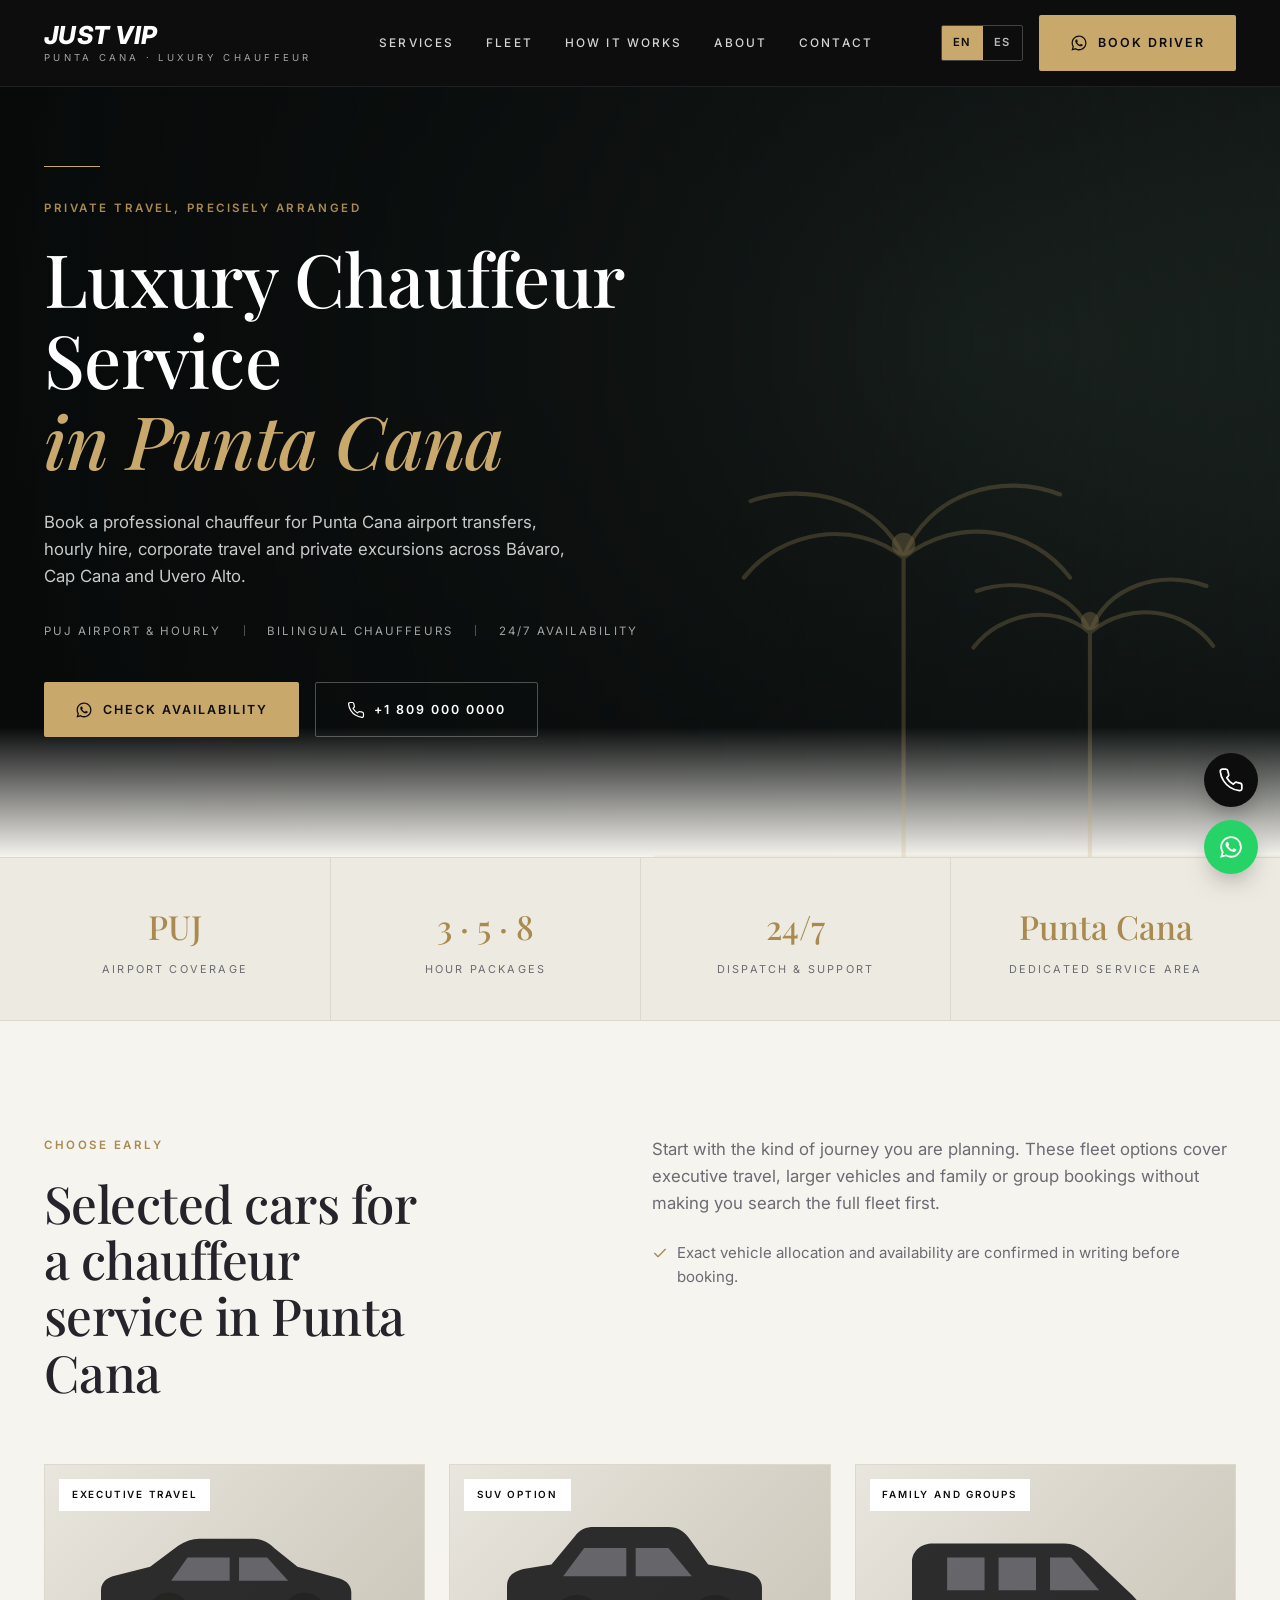
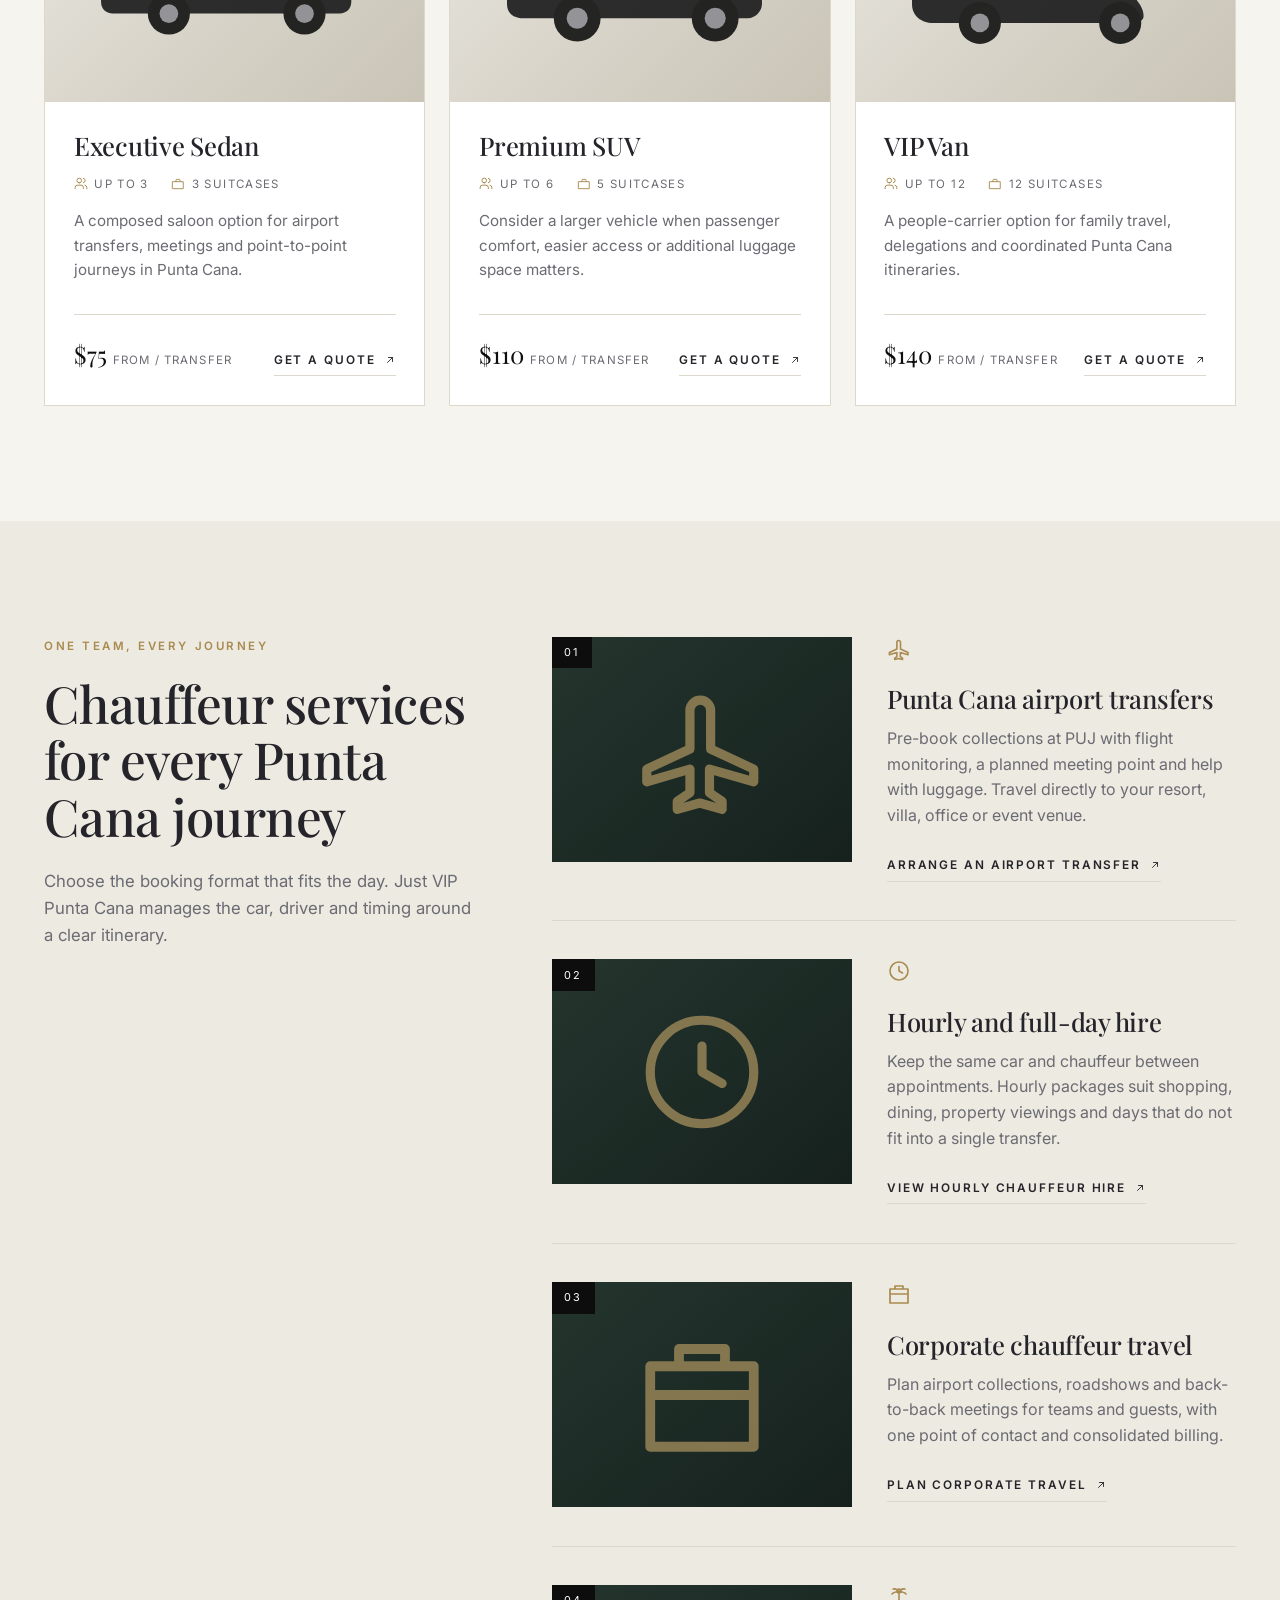
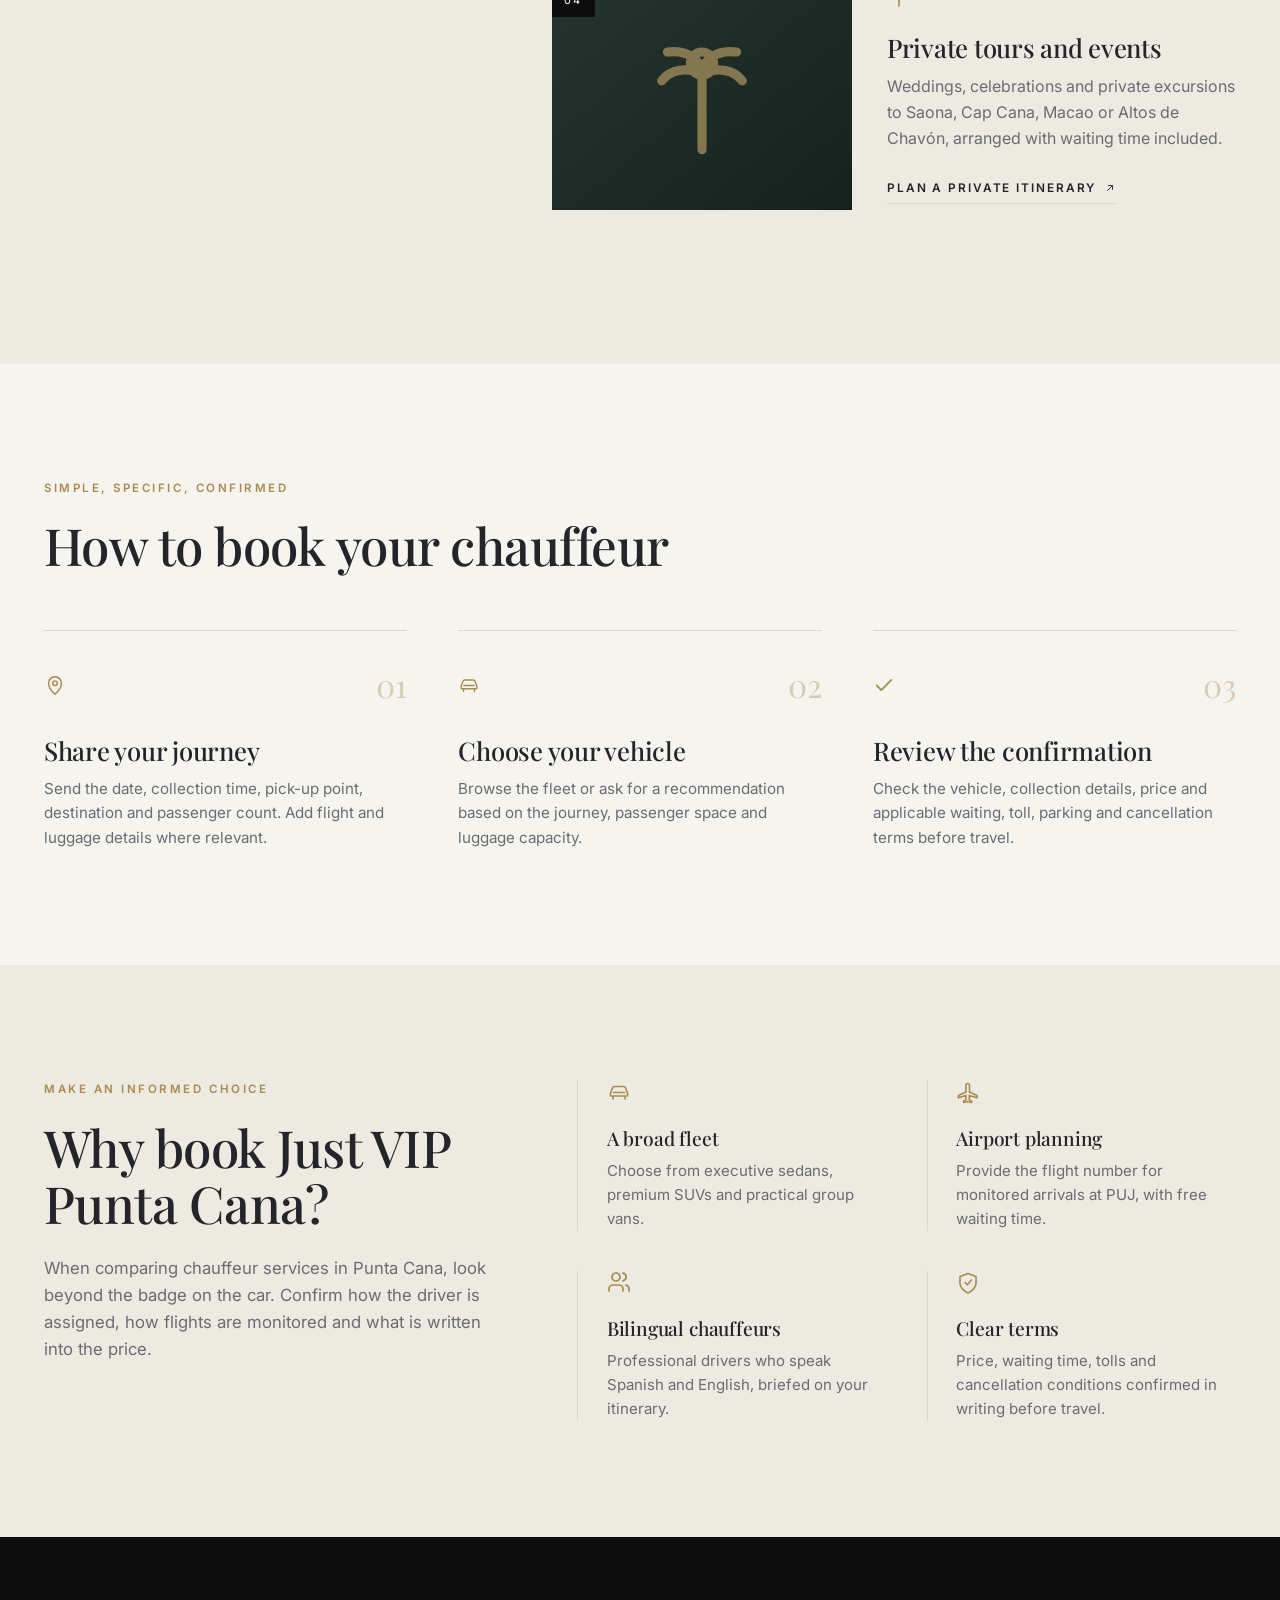
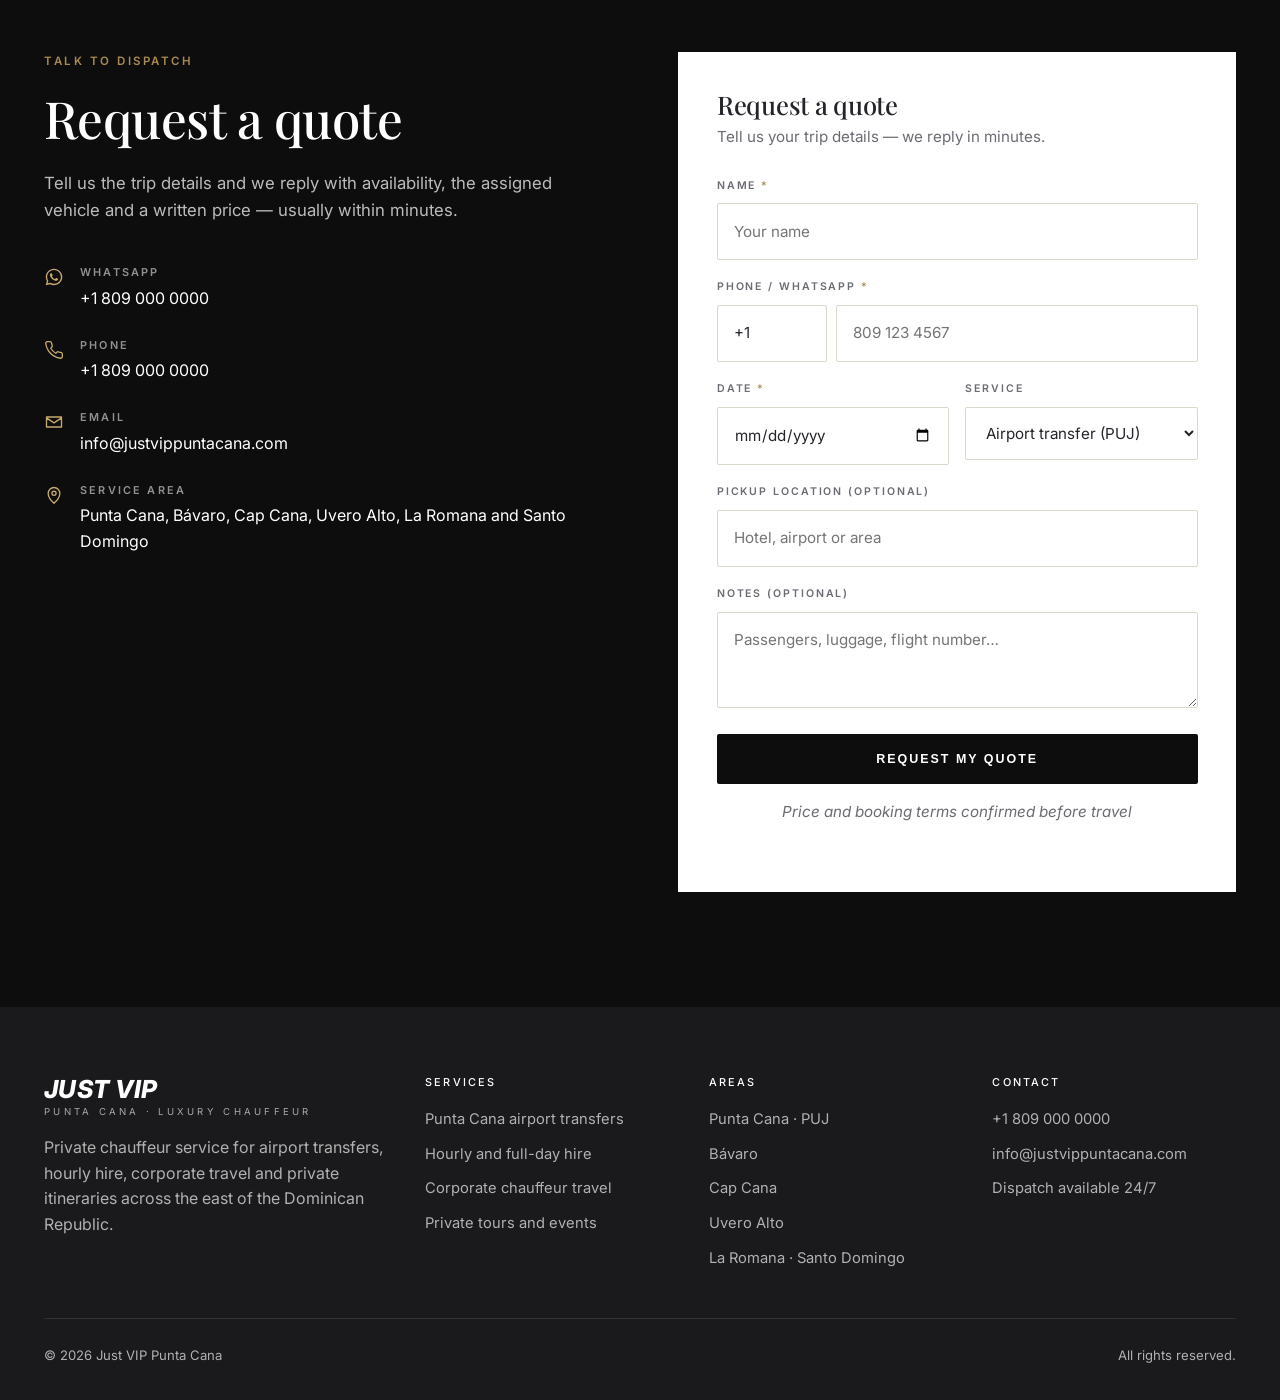
==== index.html @ 507e83d1 "Add bilingual Just VIP Punta Cana chauffeur site Static one-page site for the Punta Cana luxury chau" ====
<!DOCTYPE html>
<html lang="en">
<head>
<meta charset="utf-8">
<meta name="viewport" content="width=device-width, initial-scale=1">
<title data-i18n="meta.title">Luxury Chauffeur &amp; VIP Transfers in Punta Cana | Just VIP Punta Cana</title>
<meta name="description" data-i18n="meta.description" content="Private chauffeur service in Punta Cana. Pre-booked PUJ airport transfers, hourly hire, corporate travel and excursions across Bávaro, Cap Cana and Uvero Alto.">
<link rel="canonical" href="https://justvippuntacana.com/">
<meta property="og:title" content="Just VIP Punta Cana — Luxury Chauffeur Service">
<meta property="og:description" content="Private airport transfers, hourly hire and VIP travel across Punta Cana.">
<meta property="og:type" content="website">
<link rel="preconnect" href="https://fonts.googleapis.com">
<link rel="preconnect" href="https://fonts.gstatic.com" crossorigin>
<link href="https://fonts.googleapis.com/css2?family=Inter:wght@400;500;600;700;800&family=Playfair+Display:ital,wght@0,400;0,500;1,400;1,500&display=swap" rel="stylesheet">
<link rel="stylesheet" href="assets/css/styles.css">
<link rel="icon" href="data:image/svg+xml,<svg xmlns='http://www.w3.org/2000/svg' viewBox='0 0 100 100'><rect width='100' height='100' fill='%230d0d0e'/><text x='50' y='68' font-size='54' font-family='Georgia' font-style='italic' fill='%23c8a86b' text-anchor='middle'>V</text></svg>">
</head>
<body>

<!-- ===================== SVG sprite ===================== -->
<svg width="0" height="0" style="position:absolute" aria-hidden="true">
  <defs>
    <symbol id="i-wa" viewBox="0 0 24 24"><path fill="currentColor" d="M12.04 2C6.58 2 2.13 6.45 2.13 11.91c0 1.75.46 3.45 1.32 4.95L2 22l5.25-1.38a9.87 9.87 0 0 0 4.79 1.22h.01c5.46 0 9.91-4.45 9.91-9.91C21.96 6.45 17.5 2 12.04 2Zm0 18.15h-.01a8.2 8.2 0 0 1-4.19-1.15l-.3-.18-3.12.82.83-3.04-.2-.31a8.2 8.2 0 0 1-1.26-4.38c0-4.54 3.7-8.23 8.25-8.23 2.2 0 4.27.86 5.83 2.42a8.19 8.19 0 0 1 2.41 5.82c0 4.54-3.7 8.23-8.24 8.23Zm4.52-6.16c-.25-.13-1.47-.72-1.69-.81-.23-.08-.39-.12-.56.13-.16.24-.64.8-.79.97-.14.16-.29.18-.54.06-.25-.13-1.05-.39-2-1.23-.74-.66-1.24-1.47-1.38-1.72-.15-.25-.02-.38.11-.5.11-.11.25-.29.37-.43.13-.15.17-.25.25-.41.08-.17.04-.31-.02-.43-.06-.13-.56-1.35-.77-1.84-.2-.48-.4-.42-.55-.43h-.47c-.16 0-.43.06-.65.31-.22.25-.85.84-.85 2.04 0 1.2.87 2.36.99 2.52.12.17 1.71 2.61 4.14 3.66.58.25 1.03.4 1.38.51.58.19 1.11.16 1.53.1.47-.07 1.47-.6 1.67-1.18.21-.58.21-1.07.15-1.18-.06-.1-.23-.16-.48-.29Z"/></symbol>
    <symbol id="i-phone" viewBox="0 0 24 24"><path fill="none" stroke="currentColor" stroke-width="1.6" stroke-linecap="round" stroke-linejoin="round" d="M22 16.9v3a2 2 0 0 1-2.2 2 19.8 19.8 0 0 1-8.6-3.1 19.5 19.5 0 0 1-6-6A19.8 19.8 0 0 1 2.1 4.2 2 2 0 0 1 4.1 2h3a2 2 0 0 1 2 1.7c.1 1 .4 1.9.7 2.8a2 2 0 0 1-.5 2.1L8.1 9.9a16 16 0 0 0 6 6l1.3-1.3a2 2 0 0 1 2.1-.4c.9.3 1.8.6 2.8.7a2 2 0 0 1 1.7 2Z"/></symbol>
    <symbol id="i-check" viewBox="0 0 24 24"><path fill="none" stroke="currentColor" stroke-width="2" stroke-linecap="round" stroke-linejoin="round" d="m4 12.5 5 5L20 6.5"/></symbol>
    <symbol id="i-users" viewBox="0 0 24 24"><path fill="none" stroke="currentColor" stroke-width="1.7" stroke-linecap="round" stroke-linejoin="round" d="M16 20v-2a4 4 0 0 0-4-4H6a4 4 0 0 0-4 4v2M9 10a4 4 0 1 0 0-8 4 4 0 0 0 0 8Zm13 10v-2a4 4 0 0 0-3-3.9M16 2.1a4 4 0 0 1 0 7.8"/></symbol>
    <symbol id="i-bag" viewBox="0 0 24 24"><path fill="none" stroke="currentColor" stroke-width="1.7" stroke-linecap="round" stroke-linejoin="round" d="M3 7h18v14H3zM8 7V4h8v3M3 12h18"/></symbol>
    <symbol id="i-plane" viewBox="0 0 24 24"><path fill="none" stroke="currentColor" stroke-width="1.6" stroke-linecap="round" stroke-linejoin="round" d="M21 15.5 13.5 12V5.3a1.8 1.8 0 0 0-3.6 0V12L2.4 15.5v2.2l7.5-2.2v4.1l-2.2 1.5v1.4l3.9-1.1 3.9 1.1v-1.4l-2.2-1.5v-4.1l7.7 2.2z"/></symbol>
    <symbol id="i-clock" viewBox="0 0 24 24"><path fill="none" stroke="currentColor" stroke-width="1.6" stroke-linecap="round" stroke-linejoin="round" d="M12 21a9 9 0 1 0 0-18 9 9 0 0 0 0 18Zm0-13.5V12l3.5 2"/></symbol>
    <symbol id="i-case" viewBox="0 0 24 24"><path fill="none" stroke="currentColor" stroke-width="1.6" stroke-linecap="round" stroke-linejoin="round" d="M3 8h18v12H3zM8.5 8V5.5A1.5 1.5 0 0 1 10 4h4a1.5 1.5 0 0 1 1.5 1.5V8"/></symbol>
    <symbol id="i-palm" viewBox="0 0 24 24"><path fill="none" stroke="currentColor" stroke-width="1.6" stroke-linecap="round" stroke-linejoin="round" d="M12 8v13M12 8c0-2.5 2.5-4.5 6-4M12 8c0-2.5-2.5-4.5-6-4M12 8c2.5-1.5 5.5-1 7 1M12 8c-2.5-1.5-5.5-1-7 1M12 8a2 2 0 1 0 0-4 2 2 0 0 0 0 4Z"/></symbol>
    <symbol id="i-pin" viewBox="0 0 24 24"><path fill="none" stroke="currentColor" stroke-width="1.6" stroke-linecap="round" stroke-linejoin="round" d="M12 22s7-6 7-12a7 7 0 1 0-14 0c0 6 7 12 7 12Zm0-9.5a2.5 2.5 0 1 0 0-5 2.5 2.5 0 0 0 0 5Z"/></symbol>
    <symbol id="i-car" viewBox="0 0 24 24"><path fill="none" stroke="currentColor" stroke-width="1.6" stroke-linecap="round" stroke-linejoin="round" d="M5 16h14M3.5 16v-3.2l2-5A2 2 0 0 1 7.4 6.5h9.2a2 2 0 0 1 1.9 1.3l2 5V16M6 19v-3m12 3v-3M6.5 12.5h11"/></symbol>
    <symbol id="i-shield" viewBox="0 0 24 24"><path fill="none" stroke="currentColor" stroke-width="1.6" stroke-linecap="round" stroke-linejoin="round" d="M12 22s8-3.5 8-10V5.5L12 2.5 4 5.5V12c0 6.5 8 10 8 10Zm-3-10.5 2.2 2.2L15.5 9"/></symbol>
    <symbol id="i-mail" viewBox="0 0 24 24"><path fill="none" stroke="currentColor" stroke-width="1.6" stroke-linecap="round" stroke-linejoin="round" d="M3 6h18v12H3zM3 7l9 6 9-6"/></symbol>
    <symbol id="i-arrow" viewBox="0 0 24 24"><path fill="none" stroke="currentColor" stroke-width="1.8" stroke-linecap="round" stroke-linejoin="round" d="M7 17 17 7M9 7h8v8"/></symbol>
    <symbol id="i-sedan" viewBox="0 0 120 54"><path fill="#1a1a1c" d="M8 40c-3 0-5-2-5-5v-5c0-3 2-5 5-6l16-4 12-9c3-2 6-3 9-3h22c4 0 7 1 10 4l10 8 18 5c3 1 5 3 5 6v4c0 3-2 5-5 5H8Z"/><path fill="#5a5a60" d="M40 16h18v10H33l7-10Zm22 0h12l9 10H62V16Z"/><circle cx="32" cy="40" r="9" fill="#111"/><circle cx="32" cy="40" r="4" fill="#8d8d93"/><circle cx="90" cy="40" r="9" fill="#111"/><circle cx="90" cy="40" r="4" fill="#8d8d93"/></symbol>
    <symbol id="i-suv" viewBox="0 0 120 54"><path fill="#1a1a1c" d="M10 42c-4 0-7-2-7-6v-8c0-4 3-6 7-7l12-2 10-12c2-3 5-4 8-4h32c4 0 7 2 9 5l8 11 16 3c4 1 7 3 7 7v7c0 3-3 6-6 6H10Z"/><path fill="#5a5a60" d="M36 12h18v12H27l9-12Zm22 0h14l10 12H58V12Z"/><circle cx="33" cy="42" r="10" fill="#111"/><circle cx="33" cy="42" r="4.5" fill="#8d8d93"/><circle cx="92" cy="42" r="10" fill="#111"/><circle cx="92" cy="42" r="4.5" fill="#8d8d93"/></symbol>
    <symbol id="i-van" viewBox="0 0 120 54"><path fill="#1a1a1c" d="M12 44c-5 0-9-3-9-8V18c0-5 4-8 9-8h56c4 0 8 2 11 5l18 17c3 3 5 6 5 9 0 2-2 3-5 3H12Z"/><path fill="#5a5a60" d="M18 16h16v14H18V16Zm22 0h16v14H40V16Zm22 0h9l12 14H62V16Z"/><circle cx="32" cy="44" r="9" fill="#111"/><circle cx="32" cy="44" r="4" fill="#8d8d93"/><circle cx="92" cy="44" r="9" fill="#111"/><circle cx="92" cy="44" r="4" fill="#8d8d93"/></symbol>
    <symbol id="i-palms-art" viewBox="0 0 400 300">
      <g fill="none" stroke="rgba(200,168,107,.45)" stroke-width="2.5" stroke-linecap="round">
        <path d="M150 300V120M150 120c-14-34-58-46-92-34M150 120c-30-24-74-16-96 12M150 120c14-38 58-52 94-38M150 120c32-26 78-18 100 12"/>
        <path d="M262 300V165M262 165c-10-25-42-34-68-25M262 165c10-28 42-38 70-28M262 165c-22-18-54-12-70 9M262 165c24-20 58-14 74 8"/>
      </g>
      <circle cx="150" cy="112" r="7" fill="rgba(200,168,107,.5)"/>
      <circle cx="262" cy="158" r="5.5" fill="rgba(200,168,107,.5)"/>
      <path d="M0 300h400" stroke="rgba(200,168,107,.25)" stroke-width="2"/>
    </symbol>
  </defs>
</svg>

<!-- ===================== HEADER ===================== -->
<header class="site-header">
  <div class="wrap">
    <a class="brand" href="#top">
      <strong>JUST VIP</strong>
      <span data-i18n="brand.tagline">Punta Cana · Luxury Chauffeur</span>
    </a>

    <nav class="nav" id="nav">
      <a href="#services" data-i18n="nav.services">Services</a>
      <a href="#fleet" data-i18n="nav.fleet">Fleet</a>
      <a href="#how" data-i18n="nav.how">How it works</a>
      <a href="#why" data-i18n="nav.why">About</a>
      <a href="#contact" data-i18n="nav.contact">Contact</a>
    </nav>

    <div class="header-actions">
      <div class="lang-switch" role="group" aria-label="Language / Idioma">
        <button type="button" data-lang="en" aria-pressed="true">EN</button>
        <button type="button" data-lang="es" aria-pressed="false">ES</button>
      </div>
      <a class="btn btn--gold" data-wa href="#contact">
        <svg aria-hidden="true"><use href="#i-wa"></use></svg>
        <span data-i18n="cta.book">Book driver</span>
      </a>
      <button class="nav-toggle" type="button" aria-label="Menu" aria-expanded="false">
        <span></span><span></span><span></span>
      </button>
    </div>
  </div>
</header>

<main id="top">

  <!-- ===================== HERO ===================== -->
  <section class="hero">
    <svg class="hero-art" viewBox="0 0 400 300" aria-hidden="true"><use href="#i-palms-art"></use></svg>
    <div class="wrap">
      <div class="hero-inner">
        <div class="rule"></div>
        <p class="eyebrow" data-i18n="hero.eyebrow">Private travel, precisely arranged</p>
        <h1>
          <span data-i18n="hero.title1">Luxury Chauffeur Service</span>
          <span class="italic-gold" data-i18n="hero.title2">in Punta Cana</span>
        </h1>
        <p class="lede" data-i18n="hero.lede">Book a professional chauffeur for Punta Cana airport transfers, hourly hire, corporate travel and private excursions across Bávaro, Cap Cana and Uvero Alto.</p>
        <div class="hero-meta">
          <span data-i18n="hero.meta1">PUJ Airport &amp; Hourly</span>
          <span data-i18n="hero.meta2">Bilingual Chauffeurs</span>
          <span data-i18n="hero.meta3">24/7 Availability</span>
        </div>
        <div class="hero-cta">
          <a class="btn btn--gold" data-wa href="#contact">
            <svg aria-hidden="true"><use href="#i-wa"></use></svg>
            <span data-i18n="cta.check">Check availability</span>
          </a>
          <a class="btn btn--ghost" data-tel href="#contact">
            <svg aria-hidden="true"><use href="#i-phone"></use></svg>
            <span data-phone>+1 809 000 0000</span>
          </a>
        </div>
      </div>
    </div>
  </section>

  <!-- ===================== STATS ===================== -->
  <section class="stats">
    <div class="wrap">
      <div class="stat"><b>PUJ</b><span data-i18n="stats.1">Airport coverage</span></div>
      <div class="stat"><b>3 · 5 · 8</b><span data-i18n="stats.2">Hour packages</span></div>
      <div class="stat"><b>24/7</b><span data-i18n="stats.3">Dispatch &amp; support</span></div>
      <div class="stat"><b data-i18n="stats.4v">Punta Cana</b><span data-i18n="stats.4">Dedicated service area</span></div>
    </div>
  </section>

  <!-- ===================== FLEET ===================== -->
  <section class="section" id="fleet">
    <div class="wrap">
      <div class="section-head reveal">
        <div>
          <p class="eyebrow" data-i18n="fleet.eyebrow">Choose early</p>
          <h2 data-i18n="fleet.title">Selected cars for a chauffeur service in Punta Cana</h2>
        </div>
        <div>
          <p class="lede" data-i18n="fleet.lede">Start with the kind of journey you are planning. These fleet options cover executive travel, larger vehicles and family or group bookings without making you search the full fleet first.</p>
          <p class="note">
            <svg aria-hidden="true"><use href="#i-check"></use></svg>
            <span data-i18n="fleet.note">Exact vehicle allocation and availability are confirmed in writing before booking.</span>
          </p>
        </div>
      </div>

      <div class="fleet-grid">
        <article class="card reveal">
          <div class="card-media">
            <span class="badge" data-i18n="fleet.c1.badge">Executive travel</span>
            <svg class="veh" viewBox="0 0 120 54" aria-hidden="true"><use href="#i-sedan"></use></svg>
          </div>
          <div class="card-body">
            <h3 data-i18n="fleet.c1.name">Executive Sedan</h3>
            <div class="specs">
              <span><svg aria-hidden="true"><use href="#i-users"></use></svg><span data-i18n="fleet.c1.pax">Up to 3</span></span>
              <span><svg aria-hidden="true"><use href="#i-case"></use></svg><span data-i18n="fleet.c1.bags">3 suitcases</span></span>
            </div>
            <p data-i18n="fleet.c1.text">A composed saloon option for airport transfers, meetings and point-to-point journeys in Punta Cana.</p>
            <div class="card-foot">
              <span class="price">$75 <small data-i18n="fleet.from">from / transfer</small></span>
              <a class="link-arrow" data-wa href="#contact"><span data-i18n="cta.quote">Get a quote</span><svg aria-hidden="true" width="12" height="12"><use href="#i-arrow"></use></svg></a>
            </div>
          </div>
        </article>

        <article class="card reveal">
          <div class="card-media">
            <span class="badge" data-i18n="fleet.c2.badge">SUV option</span>
            <svg class="veh" viewBox="0 0 120 54" aria-hidden="true"><use href="#i-suv"></use></svg>
          </div>
          <div class="card-body">
            <h3 data-i18n="fleet.c2.name">Premium SUV</h3>
            <div class="specs">
              <span><svg aria-hidden="true"><use href="#i-users"></use></svg><span data-i18n="fleet.c2.pax">Up to 6</span></span>
              <span><svg aria-hidden="true"><use href="#i-case"></use></svg><span data-i18n="fleet.c2.bags">5 suitcases</span></span>
            </div>
            <p data-i18n="fleet.c2.text">Consider a larger vehicle when passenger comfort, easier access or additional luggage space matters.</p>
            <div class="card-foot">
              <span class="price">$110 <small data-i18n="fleet.from">from / transfer</small></span>
              <a class="link-arrow" data-wa href="#contact"><span data-i18n="cta.quote">Get a quote</span><svg aria-hidden="true" width="12" height="12"><use href="#i-arrow"></use></svg></a>
            </div>
          </div>
        </article>

        <article class="card reveal">
          <div class="card-media">
            <span class="badge" data-i18n="fleet.c3.badge">Family and groups</span>
            <svg class="veh" viewBox="0 0 120 54" aria-hidden="true"><use href="#i-van"></use></svg>
          </div>
          <div class="card-body">
            <h3 data-i18n="fleet.c3.name">VIP Van</h3>
            <div class="specs">
              <span><svg aria-hidden="true"><use href="#i-users"></use></svg><span data-i18n="fleet.c3.pax">Up to 12</span></span>
              <span><svg aria-hidden="true"><use href="#i-case"></use></svg><span data-i18n="fleet.c3.bags">12 suitcases</span></span>
            </div>
            <p data-i18n="fleet.c3.text">A people-carrier option for family travel, delegations and coordinated Punta Cana itineraries.</p>
            <div class="card-foot">
              <span class="price">$140 <small data-i18n="fleet.from">from / transfer</small></span>
              <a class="link-arrow" data-wa href="#contact"><span data-i18n="cta.quote">Get a quote</span><svg aria-hidden="true" width="12" height="12"><use href="#i-arrow"></use></svg></a>
            </div>
          </div>
        </article>
      </div>
    </div>
  </section>

  <!-- ===================== SERVICES ===================== -->
  <section class="section section--tint" id="services">
    <div class="wrap services-layout">
      <div class="reveal">
        <p class="eyebrow" data-i18n="services.eyebrow">One team, every journey</p>
        <h2 data-i18n="services.title">Chauffeur services for every Punta Cana journey</h2>
        <p class="lede" style="margin-top:1.5rem" data-i18n="services.lede">Choose the booking format that fits the day. Just VIP Punta Cana manages the car, driver and timing around a clear itinerary.</p>
      </div>

      <div>
        <article class="service reveal">
          <div class="service-media">
            <span class="num">01</span>
            <svg aria-hidden="true"><use href="#i-plane"></use></svg>
          </div>
          <div>
            <svg class="service-icon" aria-hidden="true"><use href="#i-plane"></use></svg>
            <h3 data-i18n="services.s1.title">Punta Cana airport transfers</h3>
            <p data-i18n="services.s1.text">Pre-book collections at PUJ with flight monitoring, a planned meeting point and help with luggage. Travel directly to your resort, villa, office or event venue.</p>
            <a class="link-arrow" data-wa href="#contact"><span data-i18n="services.s1.cta">Arrange an airport transfer</span><svg aria-hidden="true" width="12" height="12"><use href="#i-arrow"></use></svg></a>
          </div>
        </article>

        <article class="service reveal">
          <div class="service-media">
            <span class="num">02</span>
            <svg aria-hidden="true"><use href="#i-clock"></use></svg>
          </div>
          <div>
            <svg class="service-icon" aria-hidden="true"><use href="#i-clock"></use></svg>
            <h3 data-i18n="services.s2.title">Hourly and full-day hire</h3>
            <p data-i18n="services.s2.text">Keep the same car and chauffeur between appointments. Hourly packages suit shopping, dining, property viewings and days that do not fit into a single transfer.</p>
            <a class="link-arrow" data-wa href="#contact"><span data-i18n="services.s2.cta">View hourly chauffeur hire</span><svg aria-hidden="true" width="12" height="12"><use href="#i-arrow"></use></svg></a>
          </div>
        </article>

        <article class="service reveal">
          <div class="service-media">
            <span class="num">03</span>
            <svg aria-hidden="true"><use href="#i-bag"></use></svg>
          </div>
          <div>
            <svg class="service-icon" aria-hidden="true"><use href="#i-bag"></use></svg>
            <h3 data-i18n="services.s3.title">Corporate chauffeur travel</h3>
            <p data-i18n="services.s3.text">Plan airport collections, roadshows and back-to-back meetings for teams and guests, with one point of contact and consolidated billing.</p>
            <a class="link-arrow" data-wa href="#contact"><span data-i18n="services.s3.cta">Plan corporate travel</span><svg aria-hidden="true" width="12" height="12"><use href="#i-arrow"></use></svg></a>
          </div>
        </article>

        <article class="service reveal">
          <div class="service-media">
            <span class="num">04</span>
            <svg aria-hidden="true"><use href="#i-palm"></use></svg>
          </div>
          <div>
            <svg class="service-icon" aria-hidden="true"><use href="#i-palm"></use></svg>
            <h3 data-i18n="services.s4.title">Private tours and events</h3>
            <p data-i18n="services.s4.text">Weddings, celebrations and private excursions to Saona, Cap Cana, Macao or Altos de Chavón, arranged with waiting time included.</p>
            <a class="link-arrow" data-wa href="#contact"><span data-i18n="services.s4.cta">Plan a private itinerary</span><svg aria-hidden="true" width="12" height="12"><use href="#i-arrow"></use></svg></a>
          </div>
        </article>
      </div>
    </div>
  </section>

  <!-- ===================== HOW ===================== -->
  <section class="section" id="how">
    <div class="wrap">
      <div class="reveal" style="margin-bottom:3.5rem">
        <p class="eyebrow" data-i18n="how.eyebrow">Simple, specific, confirmed</p>
        <h2 data-i18n="how.title">How to book your chauffeur</h2>
      </div>

      <div class="steps">
        <div class="step reveal">
          <div class="step-top"><svg aria-hidden="true"><use href="#i-pin"></use></svg><b>01</b></div>
          <h3 data-i18n="how.s1.title">Share your journey</h3>
          <p data-i18n="how.s1.text">Send the date, collection time, pick-up point, destination and passenger count. Add flight and luggage details where relevant.</p>
        </div>
        <div class="step reveal">
          <div class="step-top"><svg aria-hidden="true"><use href="#i-car"></use></svg><b>02</b></div>
          <h3 data-i18n="how.s2.title">Choose your vehicle</h3>
          <p data-i18n="how.s2.text">Browse the fleet or ask for a recommendation based on the journey, passenger space and luggage capacity.</p>
        </div>
        <div class="step reveal">
          <div class="step-top"><svg aria-hidden="true"><use href="#i-check"></use></svg><b>03</b></div>
          <h3 data-i18n="how.s3.title">Review the confirmation</h3>
          <p data-i18n="how.s3.text">Check the vehicle, collection details, price and applicable waiting, toll, parking and cancellation terms before travel.</p>
        </div>
      </div>
    </div>
  </section>

  <!-- ===================== WHY ===================== -->
  <section class="section section--tint" id="why">
    <div class="wrap why">
      <div class="reveal">
        <p class="eyebrow" data-i18n="why.eyebrow">Make an informed choice</p>
        <h2 data-i18n="why.title">Why book Just VIP Punta Cana?</h2>
        <p class="lede" style="margin-top:1.5rem" data-i18n="why.lede">When comparing chauffeur services in Punta Cana, look beyond the badge on the car. Confirm how the driver is assigned, how flights are monitored and what is written into the price.</p>
      </div>

      <div class="why-grid">
        <div class="why-item reveal">
          <svg aria-hidden="true"><use href="#i-car"></use></svg>
          <h3 data-i18n="why.i1.title">A broad fleet</h3>
          <p data-i18n="why.i1.text">Choose from executive sedans, premium SUVs and practical group vans.</p>
        </div>
        <div class="why-item reveal">
          <svg aria-hidden="true"><use href="#i-plane"></use></svg>
          <h3 data-i18n="why.i2.title">Airport planning</h3>
          <p data-i18n="why.i2.text">Provide the flight number for monitored arrivals at PUJ, with free waiting time.</p>
        </div>
        <div class="why-item reveal">
          <svg aria-hidden="true"><use href="#i-users"></use></svg>
          <h3 data-i18n="why.i3.title">Bilingual chauffeurs</h3>
          <p data-i18n="why.i3.text">Professional drivers who speak Spanish and English, briefed on your itinerary.</p>
        </div>
        <div class="why-item reveal">
          <svg aria-hidden="true"><use href="#i-shield"></use></svg>
          <h3 data-i18n="why.i4.title">Clear terms</h3>
          <p data-i18n="why.i4.text">Price, waiting time, tolls and cancellation conditions confirmed in writing before travel.</p>
        </div>
      </div>
    </div>
  </section>

  <!-- ===================== CONTACT / QUOTE ===================== -->
  <section class="section quote-section" id="contact">
    <div class="wrap quote-layout">
      <div class="reveal">
        <p class="eyebrow" data-i18n="contact.eyebrow">Talk to dispatch</p>
        <h2 data-i18n="contact.title">Request a quote</h2>
        <p class="lede" style="margin-top:1.5rem" data-i18n="contact.lede">Tell us the trip details and we reply with availability, the assigned vehicle and a written price — usually within minutes.</p>

        <ul class="contact-list">
          <li>
            <svg aria-hidden="true"><use href="#i-wa"></use></svg>
            <div><b data-i18n="contact.wa">WhatsApp</b><a data-wa href="#" data-phone>+1 809 000 0000</a></div>
          </li>
          <li>
            <svg aria-hidden="true"><use href="#i-phone"></use></svg>
            <div><b data-i18n="contact.phone">Phone</b><a data-tel href="#" data-phone>+1 809 000 0000</a></div>
          </li>
          <li>
            <svg aria-hidden="true"><use href="#i-mail"></use></svg>
            <div><b data-i18n="contact.email">Email</b><a href="mailto:info@justvippuntacana.com">info@justvippuntacana.com</a></div>
          </li>
          <li>
            <svg aria-hidden="true"><use href="#i-pin"></use></svg>
            <div><b data-i18n="contact.area">Service area</b><span data-i18n="contact.areaText">Punta Cana, Bávaro, Cap Cana, Uvero Alto, La Romana and Santo Domingo</span></div>
          </li>
        </ul>
      </div>

      <form class="form-card reveal" id="quote-form" novalidate>
        <h3 data-i18n="form.title">Request a quote</h3>
        <p data-i18n="form.sub">Tell us your trip details — we reply in minutes.</p>

        <div class="field">
          <label for="f-name"><span data-i18n="form.name">Name</span> <span class="req">*</span></label>
          <input id="f-name" name="name" type="text" required data-i18n-placeholder="form.namePh" placeholder="Your name">
        </div>

        <div class="field">
          <label for="f-phone"><span data-i18n="form.phone">Phone / WhatsApp</span> <span class="req">*</span></label>
          <div class="phone-row">
            <input id="f-code" name="code" type="text" value="+1" aria-label="Country code">
            <input id="f-phone" name="phone" type="tel" required placeholder="809 123 4567">
          </div>
        </div>

        <div class="field field-row">
          <div>
            <label for="f-date"><span data-i18n="form.date">Date</span> <span class="req">*</span></label>
            <input id="f-date" name="date" type="date" required>
          </div>
          <div>
            <label for="f-package" data-i18n="form.package">Service</label>
            <select id="f-package" name="package">
              <option data-i18n="form.pkg1">Airport transfer (PUJ)</option>
              <option data-i18n="form.pkg2">Hourly hire (3 / 5 / 8 h)</option>
              <option data-i18n="form.pkg3">Corporate travel</option>
              <option data-i18n="form.pkg4">Private tour or event</option>
            </select>
          </div>
        </div>

        <div class="field">
          <label for="f-pickup"><span data-i18n="form.pickup">Pickup location</span> <span data-i18n="form.optional">(optional)</span></label>
          <input id="f-pickup" name="pickup" type="text" data-i18n-placeholder="form.pickupPh" placeholder="Hotel, airport or area">
        </div>

        <div class="field">
          <label for="f-notes"><span data-i18n="form.notes">Notes</span> <span data-i18n="form.optional">(optional)</span></label>
          <textarea id="f-notes" name="notes" data-i18n-placeholder="form.notesPh" placeholder="Passengers, luggage, flight number…"></textarea>
        </div>

        <button class="btn btn--dark" type="submit" data-i18n="form.submit">Request my quote</button>
        <p class="form-note" data-i18n="form.disclaimer">Price and booking terms confirmed before travel</p>
        <p class="form-status" id="form-status" role="status" aria-live="polite"></p>
      </form>
    </div>
  </section>
</main>

<!-- ===================== FOOTER ===================== -->
<footer class="site-footer">
  <div class="wrap">
    <div class="footer-grid">
      <div>
        <div class="brand">
          <strong>JUST VIP</strong>
          <span data-i18n="brand.tagline">Punta Cana · Luxury Chauffeur</span>
        </div>
        <p data-i18n="footer.blurb">Private chauffeur service for airport transfers, hourly hire, corporate travel and private itineraries across the east of the Dominican Republic.</p>
      </div>
      <div>
        <h4 data-i18n="footer.services">Services</h4>
        <ul>
          <li><a href="#services" data-i18n="services.s1.title">Punta Cana airport transfers</a></li>
          <li><a href="#services" data-i18n="services.s2.title">Hourly and full-day hire</a></li>
          <li><a href="#services" data-i18n="services.s3.title">Corporate chauffeur travel</a></li>
          <li><a href="#services" data-i18n="services.s4.title">Private tours and events</a></li>
        </ul>
      </div>
      <div>
        <h4 data-i18n="footer.areas">Areas</h4>
        <ul>
          <li>Punta Cana · PUJ</li>
          <li>Bávaro</li>
          <li>Cap Cana</li>
          <li>Uvero Alto</li>
          <li>La Romana · Santo Domingo</li>
        </ul>
      </div>
      <div>
        <h4 data-i18n="footer.contact">Contact</h4>
        <ul>
          <li><a data-wa href="#" data-phone>+1 809 000 0000</a></li>
          <li><a href="mailto:info@justvippuntacana.com">info@justvippuntacana.com</a></li>
          <li data-i18n="footer.hours">Dispatch available 24/7</li>
        </ul>
      </div>
    </div>
    <div class="footer-bottom">
      <span>© <span id="year">2026</span> Just VIP Punta Cana</span>
      <span data-i18n="footer.rights">All rights reserved.</span>
    </div>
  </div>
</footer>

<div class="floats">
  <a class="float float--call" data-tel href="#contact" aria-label="Call"><svg aria-hidden="true"><use href="#i-phone"></use></svg></a>
  <a class="float float--wa" data-wa href="#contact" aria-label="WhatsApp"><svg aria-hidden="true"><use href="#i-wa"></use></svg></a>
</div>

<script src="assets/js/i18n.js"></script>
<script src="assets/js/main.js"></script>
</body>
</html>
---- assets/css/styles.css ----
/* ==========================================================================
   Just VIP Punta Cana — luxury chauffeur / VIP transfer site
   ========================================================================== */

:root {
  --ink: #0d0d0e;
  --ink-soft: #1a1a1c;
  --bone: #f6f4ef;
  --bone-dim: #edeae1;
  --gold: #c8a86b;
  --gold-deep: #a98a4f;
  --text: #24242a;
  --muted: #6b6b73;
  --line: #ddd8cc;
  --white: #ffffff;
  --whatsapp: #25d366;

  --serif: "Playfair Display", "Times New Roman", Georgia, serif;
  --sans: "Inter", -apple-system, BlinkMacSystemFont, "Segoe UI", Helvetica, Arial, sans-serif;

  --wrap: 1240px;
  --nav-h: 86px;
  --ease: cubic-bezier(0.22, 0.61, 0.36, 1);
}

*,
*::before,
*::after { box-sizing: border-box; }

html { scroll-behavior: smooth; scroll-padding-top: var(--nav-h); }

body {
  margin: 0;
  background: var(--bone);
  color: var(--text);
  font-family: var(--sans);
  font-size: 16px;
  line-height: 1.6;
  -webkit-font-smoothing: antialiased;
  overflow-x: hidden;
}

img { max-width: 100%; display: block; }
a { color: inherit; text-decoration: none; }

h1, h2, h3, h4 {
  font-family: var(--serif);
  font-weight: 500;
  line-height: 1.1;
  letter-spacing: -0.01em;
  margin: 0;
}

h1 { font-size: clamp(2.6rem, 6vw, 4.6rem); }
h2 { font-size: clamp(2rem, 4vw, 3.2rem); }
h3 { font-size: clamp(1.25rem, 2vw, 1.6rem); }

p { margin: 0 0 1rem; }
p:last-child { margin-bottom: 0; }

.wrap {
  width: 100%;
  max-width: var(--wrap);
  margin: 0 auto;
  padding: 0 24px;
}

.eyebrow {
  font-size: 0.72rem;
  letter-spacing: 0.22em;
  text-transform: uppercase;
  color: var(--gold-deep);
  font-weight: 600;
  margin: 0 0 1.25rem;
}

.lede { color: var(--muted); font-size: 1.05rem; }
.italic-gold { font-style: italic; color: var(--gold); display: block; }

/* ---------- buttons ---------- */
.btn {
  display: inline-flex;
  align-items: center;
  justify-content: center;
  gap: 0.6rem;
  padding: 1.05rem 1.9rem;
  font-size: 0.78rem;
  font-weight: 600;
  letter-spacing: 0.16em;
  text-transform: uppercase;
  border: 1px solid transparent;
  border-radius: 2px;
  cursor: pointer;
  transition: background 0.3s var(--ease), color 0.3s var(--ease), border-color 0.3s var(--ease), transform 0.3s var(--ease);
}
.btn svg { width: 18px; height: 18px; flex: none; }
.btn--gold { background: var(--gold); color: var(--ink); }
.btn--gold:hover { background: var(--gold-deep); transform: translateY(-2px); }
.btn--ghost { border-color: rgba(255, 255, 255, 0.28); color: var(--white); }
.btn--ghost:hover { border-color: var(--gold); color: var(--gold); }
.btn--dark { background: var(--ink); color: var(--white); width: 100%; }
.btn--dark:hover { background: var(--ink-soft); }

.link-arrow {
  display: inline-flex;
  align-items: center;
  gap: 0.5rem;
  font-size: 0.74rem;
  font-weight: 600;
  letter-spacing: 0.16em;
  text-transform: uppercase;
  padding-bottom: 6px;
  border-bottom: 1px solid var(--line);
  transition: border-color 0.3s var(--ease), color 0.3s var(--ease);
}
.link-arrow:hover { color: var(--gold-deep); border-color: var(--gold); }

/* ---------- header ---------- */
.site-header {
  position: fixed;
  inset: 0 0 auto 0;
  z-index: 60;
  background: var(--ink);
  border-bottom: 1px solid rgba(255, 255, 255, 0.08);
}
.site-header .wrap {
  height: var(--nav-h);
  display: flex;
  align-items: center;
  justify-content: space-between;
  gap: 1.5rem;
}
.brand { color: var(--white); line-height: 1; }
.brand strong {
  display: block;
  font-family: var(--sans);
  font-size: 1.55rem;
  font-weight: 800;
  font-style: italic;
  letter-spacing: 0.02em;
}
.brand span {
  display: block;
  font-size: 0.6rem;
  letter-spacing: 0.34em;
  text-transform: uppercase;
  color: rgba(255, 255, 255, 0.62);
  margin-top: 5px;
}
.nav { display: flex; align-items: center; gap: 2rem; }
.nav a {
  color: rgba(255, 255, 255, 0.82);
  font-size: 0.74rem;
  font-weight: 500;
  letter-spacing: 0.18em;
  text-transform: uppercase;
  transition: color 0.25s var(--ease);
}
.nav a:hover { color: var(--gold); }
.header-actions { display: flex; align-items: center; gap: 1rem; }

.lang-switch { display: flex; border: 1px solid rgba(255, 255, 255, 0.22); border-radius: 2px; overflow: hidden; }
.lang-switch button {
  background: none;
  border: 0;
  color: rgba(255, 255, 255, 0.7);
  font: inherit;
  font-size: 0.7rem;
  font-weight: 600;
  letter-spacing: 0.12em;
  padding: 0.5rem 0.7rem;
  cursor: pointer;
  transition: background 0.25s var(--ease), color 0.25s var(--ease);
}
.lang-switch button[aria-pressed="true"] { background: var(--gold); color: var(--ink); }

.nav-toggle {
  display: none;
  background: none;
  border: 0;
  padding: 8px;
  cursor: pointer;
}
.nav-toggle span {
  display: block;
  width: 24px;
  height: 2px;
  background: var(--white);
  margin: 5px 0;
  transition: transform 0.3s var(--ease), opacity 0.2s var(--ease);
}
.nav-open .nav-toggle span:nth-child(1) { transform: translateY(7px) rotate(45deg); }
.nav-open .nav-toggle span:nth-child(2) { opacity: 0; }
.nav-open .nav-toggle span:nth-child(3) { transform: translateY(-7px) rotate(-45deg); }

/* ---------- hero ---------- */
.hero {
  position: relative;
  min-height: 92vh;
  display: flex;
  align-items: center;
  padding: calc(var(--nav-h) + 80px) 0 120px;
  background:
    linear-gradient(90deg, rgba(8, 10, 10, 0.94) 0%, rgba(8, 10, 10, 0.78) 45%, rgba(8, 10, 10, 0.45) 100%),
    radial-gradient(120% 90% at 78% 40%, #2c3b34 0%, #131a18 55%, #080a0a 100%);
  color: var(--white);
  overflow: hidden;
}
.hero::after {
  content: "";
  position: absolute;
  inset: auto 0 0 0;
  height: 130px;
  background: linear-gradient(to bottom, rgba(246, 244, 239, 0), var(--bone));
}
.hero-inner { position: relative; z-index: 2; max-width: 660px; }
.hero .rule { width: 56px; height: 1px; background: var(--gold); margin-bottom: 2rem; }
.hero p.lede { color: rgba(255, 255, 255, 0.78); max-width: 34rem; margin: 1.8rem 0 2rem; }
.hero-meta {
  display: flex;
  flex-wrap: wrap;
  align-items: center;
  gap: 1.4rem;
  font-size: 0.72rem;
  letter-spacing: 0.18em;
  text-transform: uppercase;
  color: rgba(255, 255, 255, 0.62);
  margin-bottom: 2.6rem;
}
.hero-meta span:not(:last-child)::after { content: ""; display: inline-block; width: 1px; height: 11px; background: rgba(255,255,255,0.28); margin-left: 1.4rem; vertical-align: -1px; }
.hero-cta { display: flex; flex-wrap: wrap; gap: 1rem; }

/* decorative palm silhouette */
.hero-art {
  position: absolute;
  right: -40px;
  bottom: 0;
  width: min(52vw, 720px);
  opacity: 0.5;
  z-index: 1;
  pointer-events: none;
}

/* ---------- stats ---------- */
.stats {
  background: var(--bone-dim);
  border-block: 1px solid var(--line);
}
.stats .wrap {
  display: grid;
  grid-template-columns: repeat(4, 1fr);
  padding-inline: 0;
}
.stat { padding: 2.6rem 1.5rem; text-align: center; border-left: 1px solid var(--line); }
.stat:first-child { border-left: 0; }
.stat b { display: block; font-family: var(--serif); font-size: clamp(1.7rem, 2.6vw, 2.2rem); font-weight: 500; color: var(--gold-deep); }
.stat span { display: block; margin-top: 0.5rem; font-size: 0.68rem; letter-spacing: 0.2em; text-transform: uppercase; color: var(--muted); }

/* ---------- generic section ---------- */
.section { padding: clamp(72px, 9vw, 130px) 0; }
.section--tint { background: var(--bone-dim); }
.section-head {
  display: grid;
  grid-template-columns: 1fr 1.1fr;
  gap: clamp(2rem, 6vw, 5rem);
  align-items: start;
  margin-bottom: 4rem;
}
.section-head h2 { max-width: 12ch; }
.note {
  display: flex;
  gap: 0.6rem;
  align-items: flex-start;
  color: var(--muted);
  font-size: 0.94rem;
  margin-top: 1.5rem;
}
.note svg { width: 16px; height: 16px; flex: none; margin-top: 4px; color: var(--gold-deep); }

/* ---------- fleet ---------- */
.fleet-grid { display: grid; grid-template-columns: repeat(3, 1fr); gap: 1.5rem; }
.card {
  background: var(--white);
  border: 1px solid var(--line);
  display: flex;
  flex-direction: column;
  transition: transform 0.35s var(--ease), box-shadow 0.35s var(--ease);
}
.card:hover { transform: translateY(-6px); box-shadow: 0 24px 50px -30px rgba(0, 0, 0, 0.45); }
.card-media {
  position: relative;
  aspect-ratio: 16 / 10;
  background: linear-gradient(135deg, #e9e6df 0%, #d6d2c7 55%, #c9c4b6 100%);
  display: grid;
  place-items: center;
  overflow: hidden;
}
.card-media .veh { width: 74%; opacity: 0.9; }
.badge {
  position: absolute;
  top: 14px;
  left: 14px;
  background: var(--white);
  color: var(--ink);
  font-size: 0.62rem;
  font-weight: 600;
  letter-spacing: 0.18em;
  text-transform: uppercase;
  padding: 0.5rem 0.8rem;
}
.card-body { padding: 1.8rem; display: flex; flex-direction: column; gap: 1rem; flex: 1; }
.specs { display: flex; gap: 1.4rem; font-size: 0.72rem; letter-spacing: 0.12em; text-transform: uppercase; color: var(--muted); }
.specs span { display: inline-flex; align-items: center; gap: 0.4rem; }
.specs svg { width: 14px; height: 14px; color: var(--gold-deep); }
.card-body p { color: var(--muted); font-size: 0.95rem; }
.card-foot {
  margin-top: auto;
  padding-top: 1.2rem;
  border-top: 1px solid var(--line);
  display: flex;
  align-items: baseline;
  justify-content: space-between;
  gap: 1rem;
}
.price { font-family: var(--serif); font-size: 1.5rem; color: var(--ink); }
.price small { font-family: var(--sans); font-size: 0.72rem; letter-spacing: 0.1em; color: var(--muted); text-transform: uppercase; }

/* ---------- services ---------- */
.services-layout { display: grid; grid-template-columns: 0.85fr 1.35fr; gap: clamp(2rem, 6vw, 5rem); align-items: start; }
.service {
  display: grid;
  grid-template-columns: 300px 1fr;
  gap: 2.2rem;
  padding: 2.4rem 0;
  border-top: 1px solid var(--line);
}
.service:first-child { border-top: 0; padding-top: 0; }
.service-media {
  position: relative;
  aspect-ratio: 4 / 3;
  background: linear-gradient(140deg, #24352e 0%, #16211d 100%);
  display: grid;
  place-items: center;
}
.service-media .num {
  position: absolute;
  top: 0;
  left: 0;
  background: var(--ink);
  color: var(--white);
  font-size: 0.68rem;
  letter-spacing: 0.16em;
  padding: 0.45rem 0.8rem;
}
.service-media svg { width: 46%; color: rgba(200, 168, 107, 0.6); }
.service-icon { width: 24px; height: 24px; color: var(--gold-deep); margin-bottom: 1rem; }
.service h3 { margin-bottom: 0.85rem; }
.service p { color: var(--muted); margin-bottom: 1.4rem; }

/* ---------- steps ---------- */
.steps { display: grid; grid-template-columns: repeat(3, 1fr); gap: clamp(1.5rem, 4vw, 3.5rem); }
.step { border-top: 1px solid var(--line); padding-top: 1.8rem; }
.step-top { display: flex; align-items: center; justify-content: space-between; margin-bottom: 1.6rem; }
.step-top svg { width: 22px; height: 22px; color: var(--gold-deep); }
.step-top b { font-family: var(--serif); font-size: 2rem; font-weight: 400; color: rgba(168, 138, 79, 0.38); }
.step h3 { margin-bottom: 0.8rem; }
.step p { color: var(--muted); font-size: 0.95rem; }

/* ---------- why ---------- */
.why { display: grid; grid-template-columns: 0.9fr 1.3fr; gap: clamp(2rem, 6vw, 5rem); }
.why-grid { display: grid; grid-template-columns: repeat(2, 1fr); gap: 2.5rem; }
.why-item { border-left: 1px solid var(--line); padding-left: 1.8rem; }
.why-item svg { width: 24px; height: 24px; color: var(--gold-deep); margin-bottom: 1rem; }
.why-item h3 { font-size: 1.2rem; margin-bottom: 0.6rem; }
.why-item p { color: var(--muted); font-size: 0.94rem; }

/* ---------- quote ---------- */
.quote-section { background: var(--ink); color: var(--white); }
.quote-layout { display: grid; grid-template-columns: 1fr 1fr; gap: clamp(2.5rem, 6vw, 5rem); align-items: start; }
.quote-layout .lede { color: rgba(255, 255, 255, 0.72); }
.contact-list { list-style: none; margin: 2.5rem 0 0; padding: 0; display: grid; gap: 1.6rem; }
.contact-list li { display: flex; gap: 1rem; align-items: flex-start; }
.contact-list svg { width: 20px; height: 20px; color: var(--gold); flex: none; margin-top: 3px; }
.contact-list b { display: block; font-size: 0.68rem; letter-spacing: 0.2em; text-transform: uppercase; color: rgba(255, 255, 255, 0.55); font-weight: 600; margin-bottom: 0.25rem; }

.form-card { background: var(--white); color: var(--text); padding: clamp(1.8rem, 3vw, 2.6rem); }
.form-card h3 { margin-bottom: 0.4rem; }
.form-card > p { color: var(--muted); font-size: 0.95rem; margin-bottom: 1.8rem; }
.field { margin-bottom: 1.2rem; }
.field label,
.field-row label {
  display: block;
  font-size: 0.66rem;
  font-weight: 600;
  letter-spacing: 0.18em;
  text-transform: uppercase;
  color: var(--muted);
  margin-bottom: 0.55rem;
}
.field label .req { color: var(--gold-deep); }
.field input,
.field select,
.field textarea {
  width: 100%;
  padding: 0.95rem 1rem;
  border: 1px solid var(--line);
  border-radius: 2px;
  background: var(--white);
  font: inherit;
  font-size: 0.95rem;
  color: var(--text);
  transition: border-color 0.25s var(--ease);
}
.field input:focus,
.field select:focus,
.field textarea:focus { outline: none; border-color: var(--gold); }
.field textarea { min-height: 96px; resize: vertical; }
.field-row { display: grid; grid-template-columns: 1fr 1fr; gap: 1rem; }
.phone-row { display: grid; grid-template-columns: 110px 1fr; gap: 0.6rem; }
.form-note { text-align: center; font-size: 0.82rem; font-style: italic; color: var(--muted); margin-top: 1rem; }
.form-status { margin-top: 1rem; font-size: 0.9rem; color: var(--gold-deep); }

/* ---------- footer ---------- */
.site-footer { background: var(--ink-soft); color: rgba(255, 255, 255, 0.66); padding: 70px 0 34px; }
.footer-grid { display: grid; grid-template-columns: 1.4fr 1fr 1fr 1fr; gap: 2.5rem; }
.site-footer h4 { font-family: var(--sans); font-size: 0.68rem; letter-spacing: 0.2em; text-transform: uppercase; color: var(--white); margin-bottom: 1.2rem; }
.site-footer ul { list-style: none; margin: 0; padding: 0; display: grid; gap: 0.7rem; font-size: 0.92rem; }
.site-footer a:hover { color: var(--gold); }
.site-footer .brand { margin-bottom: 1.2rem; }
.footer-bottom {
  margin-top: 3rem;
  padding-top: 1.6rem;
  border-top: 1px solid rgba(255, 255, 255, 0.1);
  display: flex;
  flex-wrap: wrap;
  gap: 1rem;
  justify-content: space-between;
  font-size: 0.82rem;
}

/* ---------- floating actions ---------- */
.floats { position: fixed; right: 22px; bottom: 26px; z-index: 70; display: grid; gap: 0.8rem; justify-items: center; }
.float {
  width: 54px;
  height: 54px;
  border-radius: 50%;
  display: grid;
  place-items: center;
  box-shadow: 0 12px 28px -12px rgba(0, 0, 0, 0.55);
  transition: transform 0.3s var(--ease);
}
.float:hover { transform: scale(1.07); }
.float svg { width: 26px; height: 26px; }
.float--call { background: var(--ink); color: var(--white); }
.float--wa { background: var(--whatsapp); color: var(--white); }

/* ---------- reveal ---------- */
.reveal { opacity: 0; transform: translateY(22px); transition: opacity 0.7s var(--ease), transform 0.7s var(--ease); }
.reveal.is-visible { opacity: 1; transform: none; }

/* ---------- responsive ---------- */
@media (max-width: 1024px) {
  .fleet-grid { grid-template-columns: repeat(2, 1fr); }
  .services-layout,
  .why,
  .quote-layout,
  .section-head { grid-template-columns: 1fr; }
  .footer-grid { grid-template-columns: repeat(2, 1fr); }
  .stats .wrap { grid-template-columns: repeat(2, 1fr); }
  .stat:nth-child(3) { border-left: 0; }
  .stat { border-top: 1px solid var(--line); }
  .stat:nth-child(-n+2) { border-top: 0; }
}

@media (max-width: 860px) {
  :root { --nav-h: 72px; }
  .nav-toggle { display: block; }
  .nav {
    position: fixed;
    inset: var(--nav-h) 0 auto 0;
    flex-direction: column;
    align-items: flex-start;
    gap: 0;
    background: var(--ink);
    padding: 0 24px;
    max-height: 0;
    overflow: hidden;
    transition: max-height 0.4s var(--ease);
    border-bottom: 1px solid rgba(255, 255, 255, 0.08);
  }
  .nav-open .nav { max-height: 60vh; padding-block: 12px 24px; }
  .nav a { width: 100%; padding: 1rem 0; border-bottom: 1px solid rgba(255, 255, 255, 0.07); }
  .header-actions .btn { display: none; }
  .fleet-grid,
  .steps,
  .why-grid { grid-template-columns: 1fr; }
  .service { grid-template-columns: 1fr; gap: 1.5rem; }
  .why-item { border-left: 0; border-top: 1px solid var(--line); padding: 1.5rem 0 0; }
  .brand strong { font-size: 1.35rem; }
  .brand span { font-size: 0.52rem; letter-spacing: 0.22em; white-space: nowrap; }
  .hero-meta { gap: 0.8rem 1.2rem; }
  .hero-meta span::after { display: none !important; }
  .hero { min-height: auto; padding-bottom: 90px; }
  .hero-art { opacity: 0.28; right: -80px; width: 90vw; }
  .footer-grid { grid-template-columns: 1fr; }
}

@media (max-width: 480px) {
  .field-row { grid-template-columns: 1fr; }
  .hero-cta .btn { width: 100%; }
  .stats .wrap { grid-template-columns: 1fr; }
  .stat { border-left: 0; border-top: 1px solid var(--line); }
  .stat:first-child { border-top: 0; }
}

@media (prefers-reduced-motion: reduce) {
  * { animation: none !important; transition: none !important; }
  .reveal { opacity: 1; transform: none; }
  html { scroll-behavior: auto; }
}
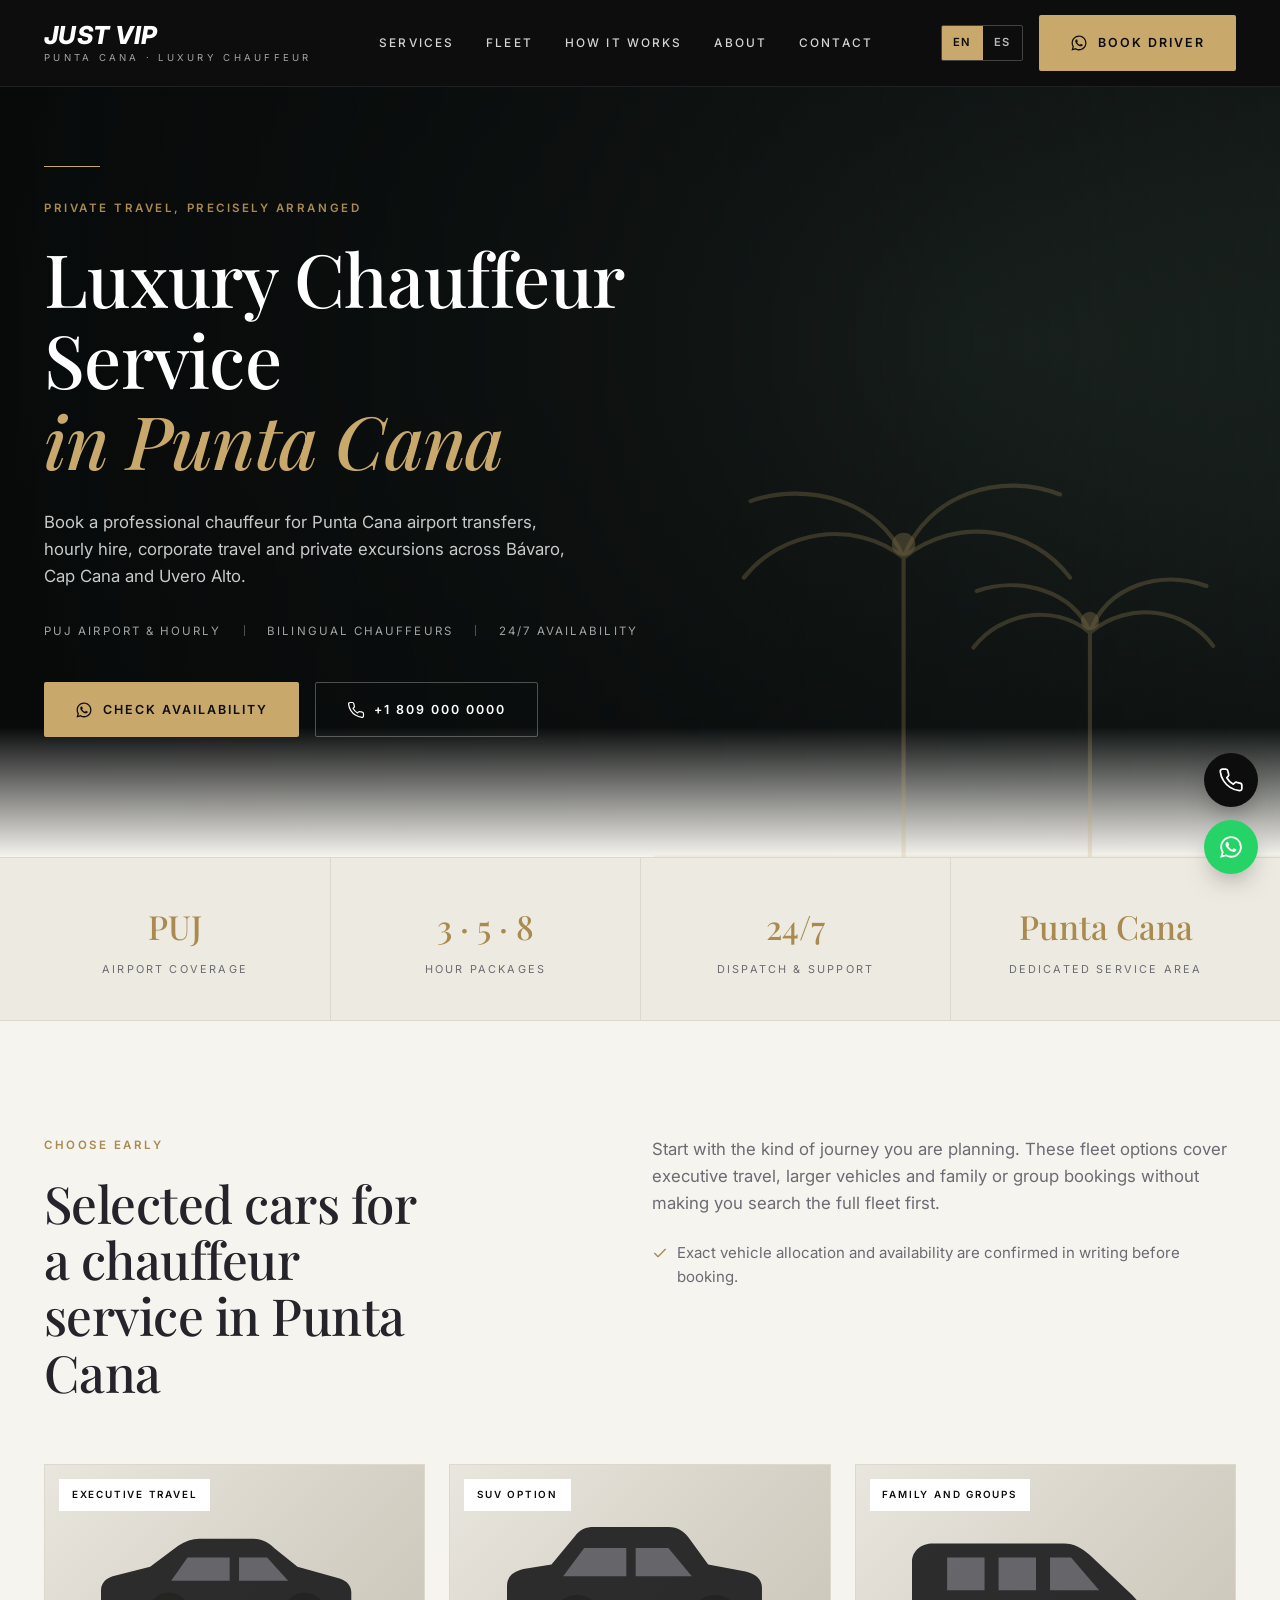
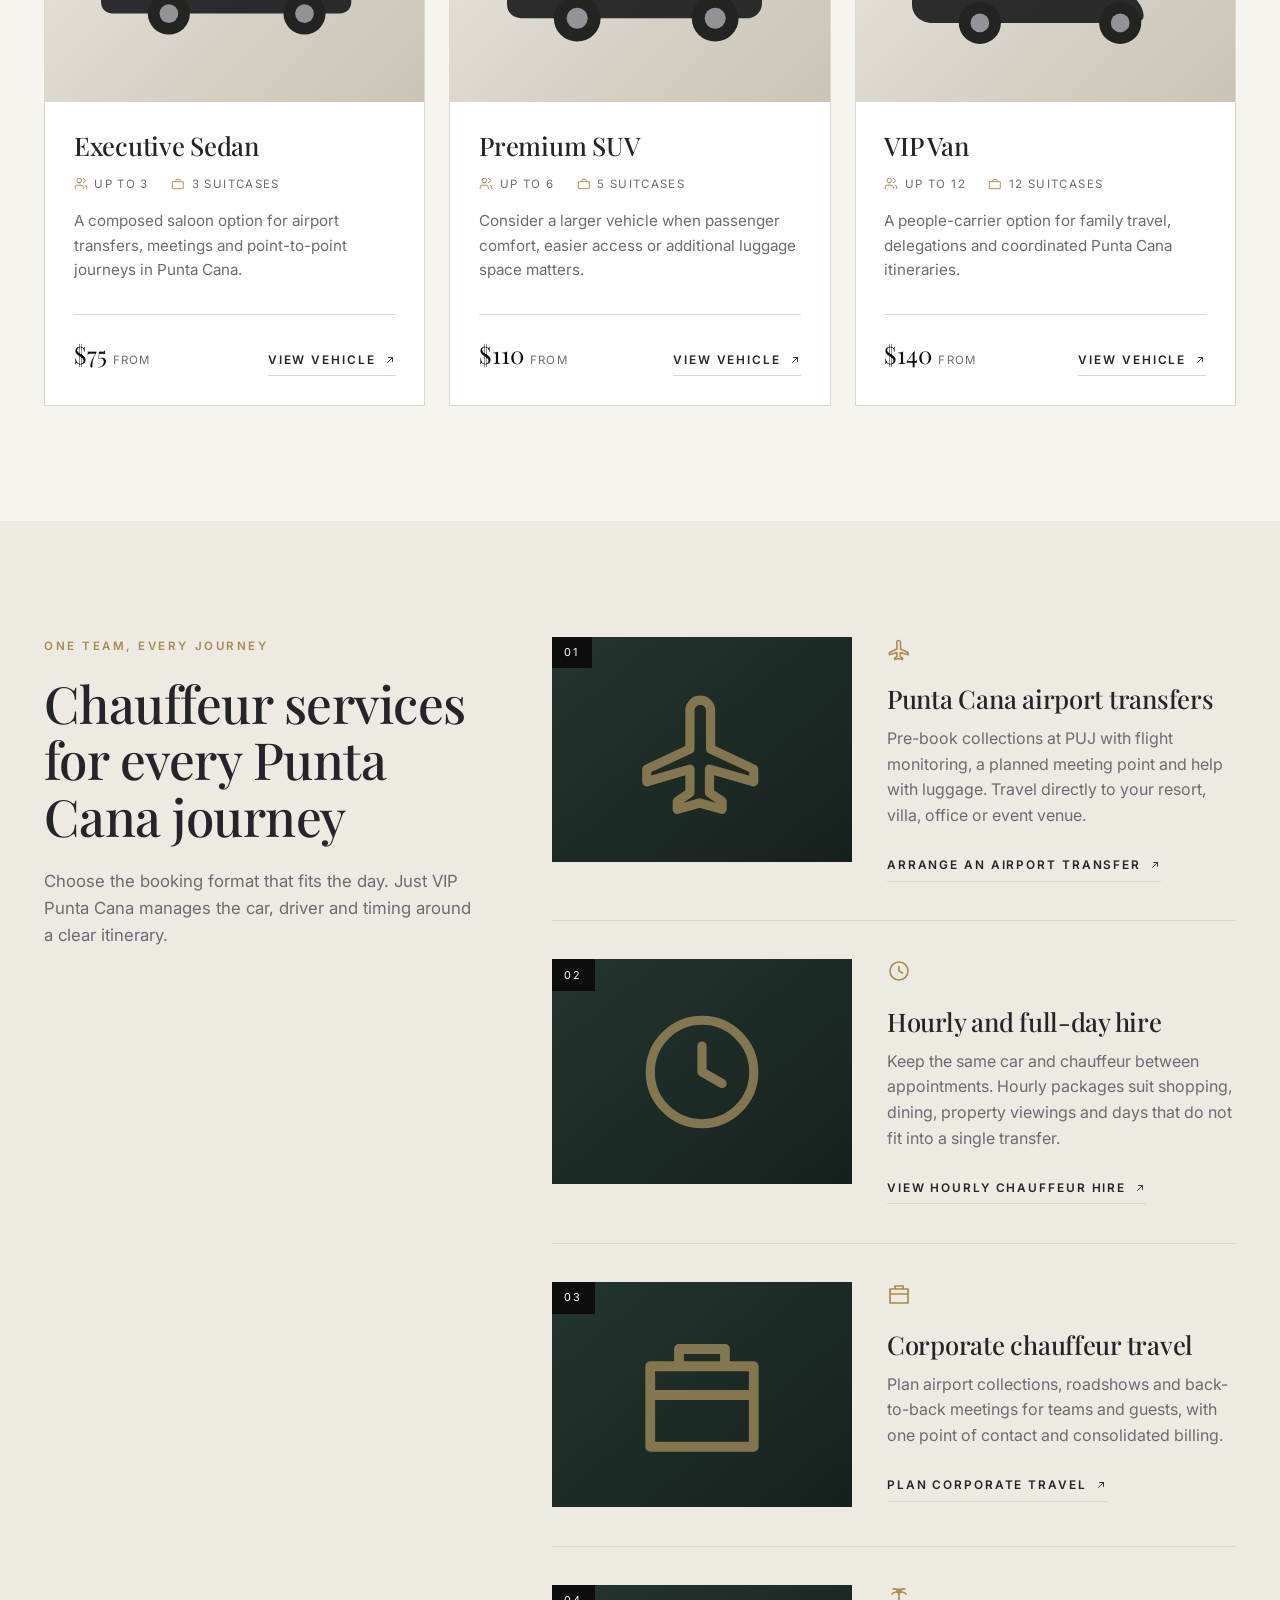
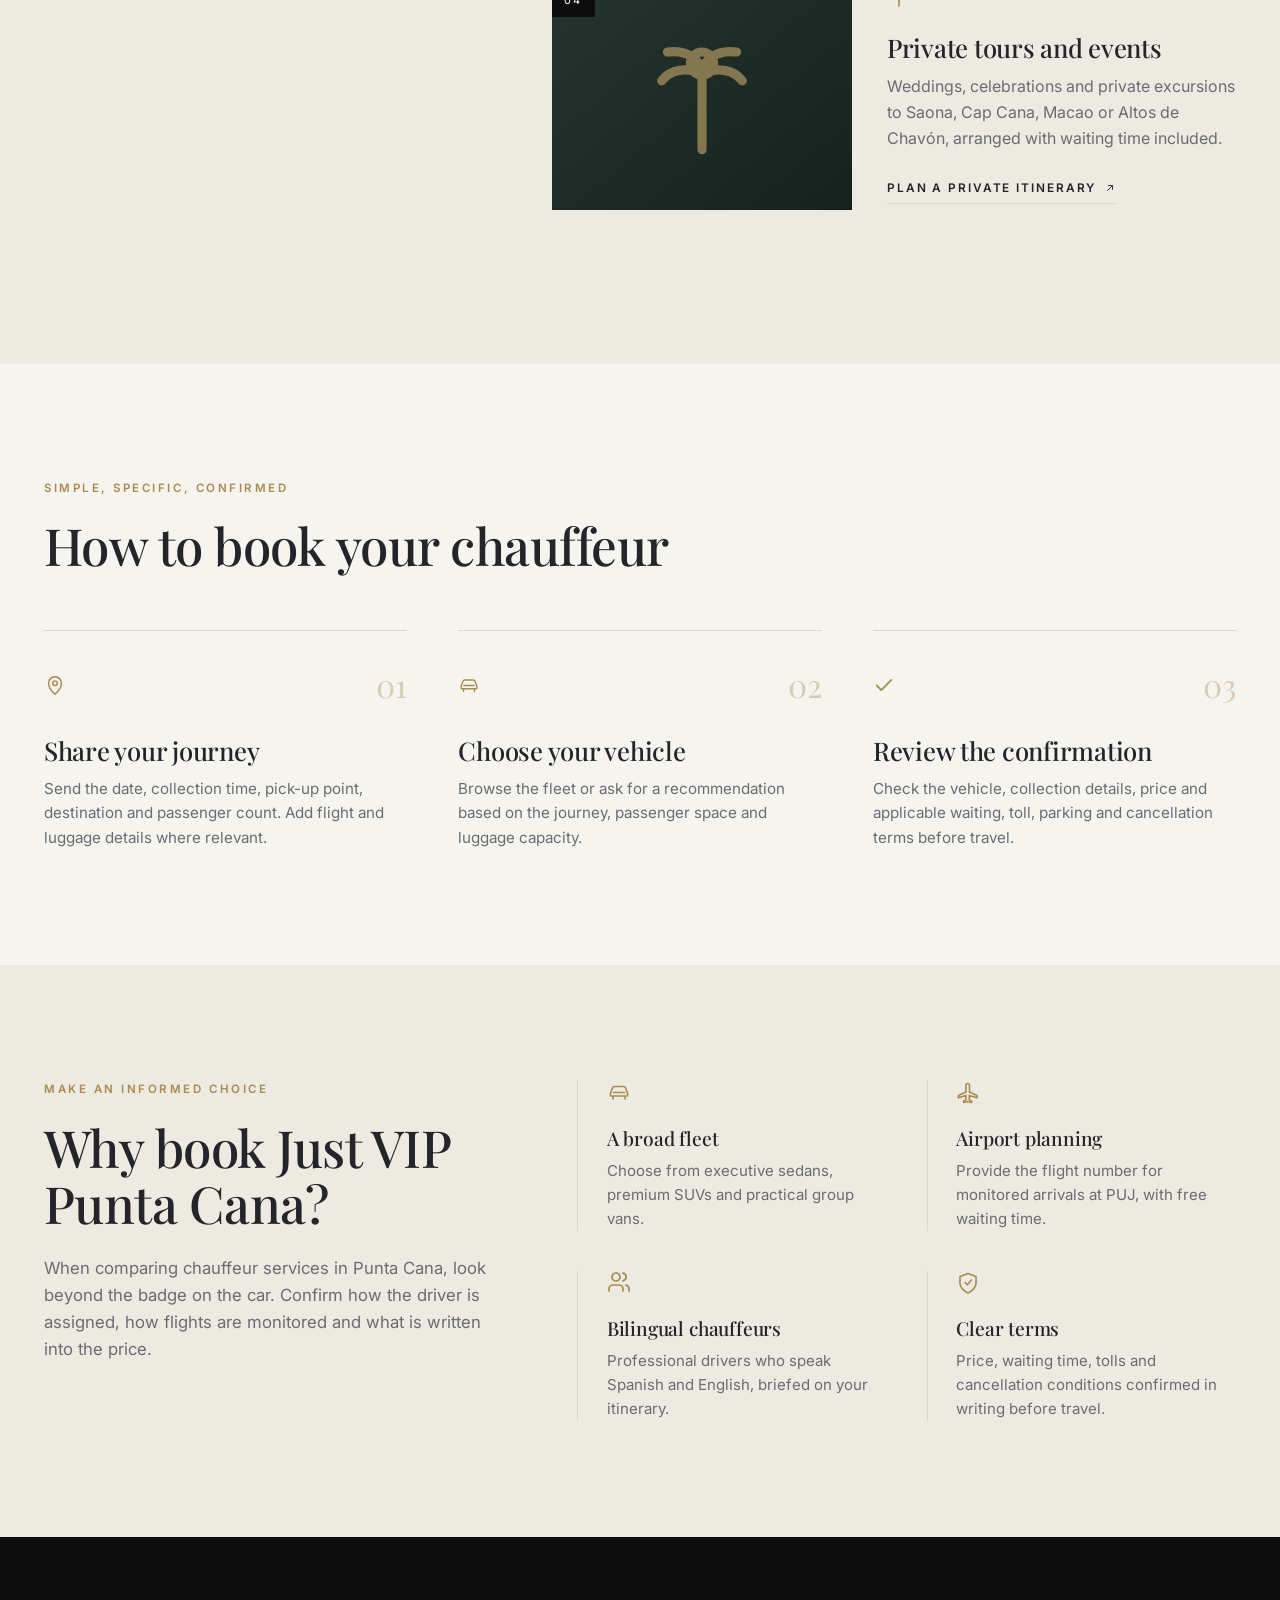
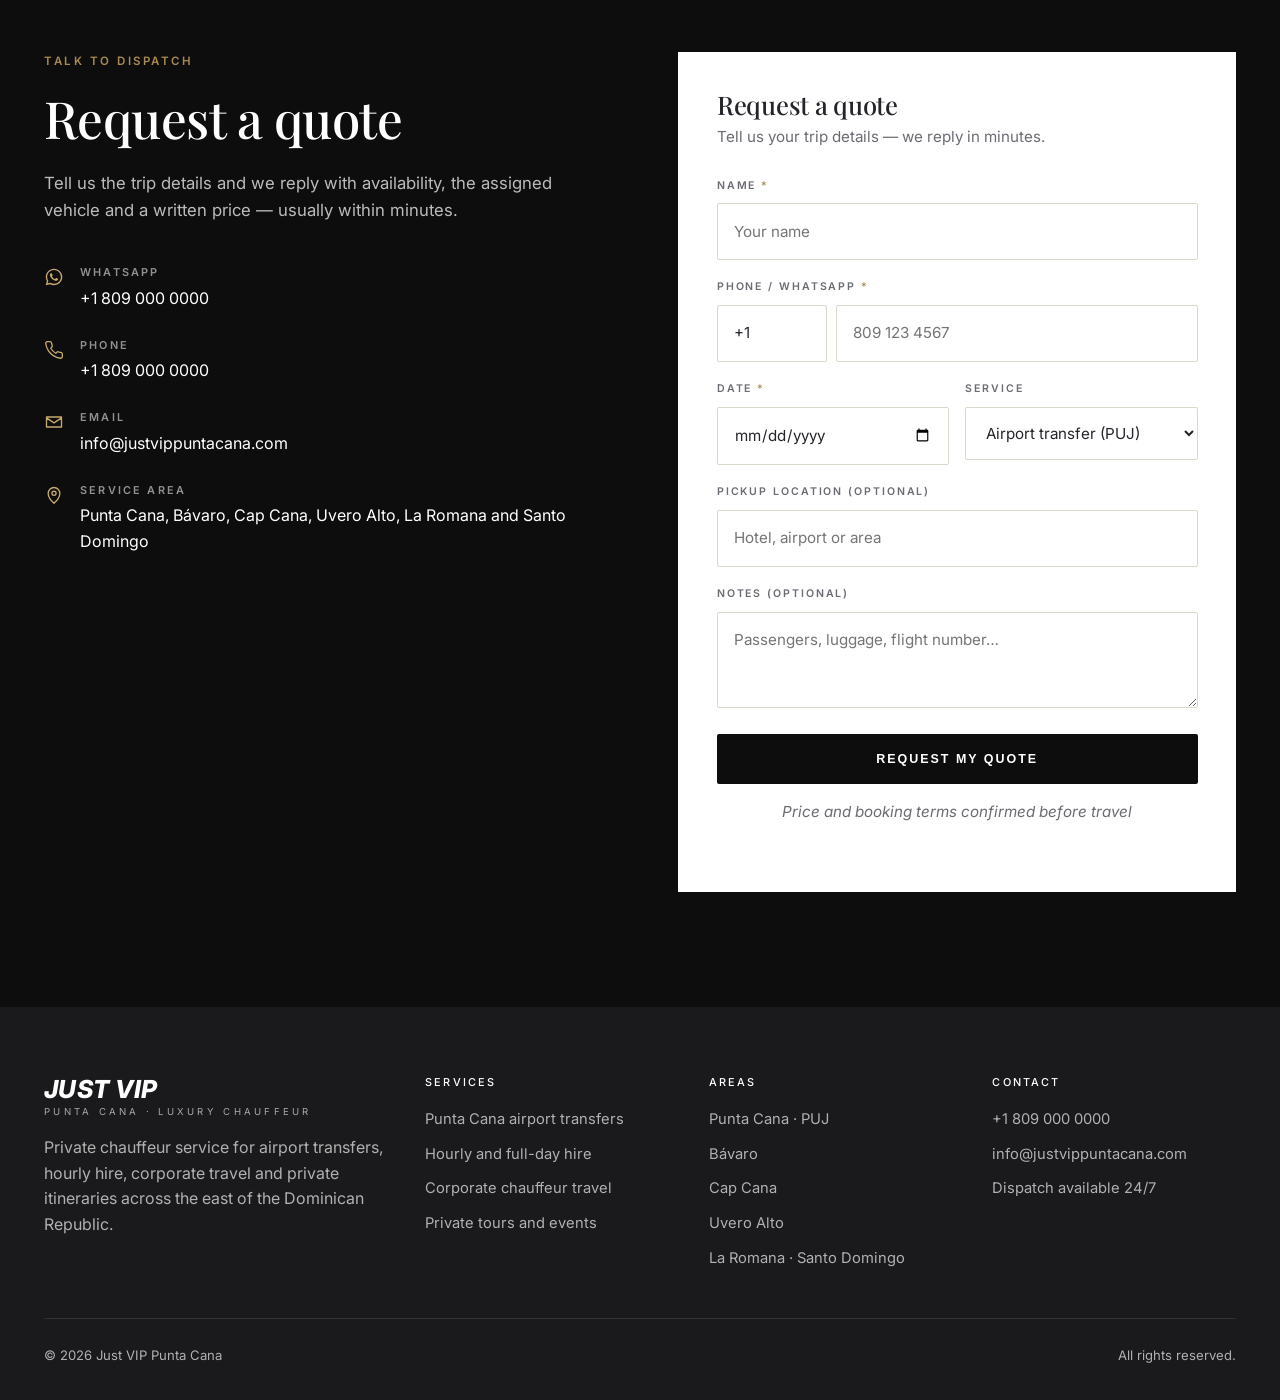
==== commit cf2bfcb8: "Add vehicle detail pages for each fleet option Clicking a fleet card now opens a dedicated page, mat" ====
--- a/index.html
+++ b/index.html
@@ -37,6 +37,14 @@
     <symbol id="i-sedan" viewBox="0 0 120 54"><path fill="#1a1a1c" d="M8 40c-3 0-5-2-5-5v-5c0-3 2-5 5-6l16-4 12-9c3-2 6-3 9-3h22c4 0 7 1 10 4l10 8 18 5c3 1 5 3 5 6v4c0 3-2 5-5 5H8Z"/><path fill="#5a5a60" d="M40 16h18v10H33l7-10Zm22 0h12l9 10H62V16Z"/><circle cx="32" cy="40" r="9" fill="#111"/><circle cx="32" cy="40" r="4" fill="#8d8d93"/><circle cx="90" cy="40" r="9" fill="#111"/><circle cx="90" cy="40" r="4" fill="#8d8d93"/></symbol>
     <symbol id="i-suv" viewBox="0 0 120 54"><path fill="#1a1a1c" d="M10 42c-4 0-7-2-7-6v-8c0-4 3-6 7-7l12-2 10-12c2-3 5-4 8-4h32c4 0 7 2 9 5l8 11 16 3c4 1 7 3 7 7v7c0 3-3 6-6 6H10Z"/><path fill="#5a5a60" d="M36 12h18v12H27l9-12Zm22 0h14l10 12H58V12Z"/><circle cx="33" cy="42" r="10" fill="#111"/><circle cx="33" cy="42" r="4.5" fill="#8d8d93"/><circle cx="92" cy="42" r="10" fill="#111"/><circle cx="92" cy="42" r="4.5" fill="#8d8d93"/></symbol>
     <symbol id="i-van" viewBox="0 0 120 54"><path fill="#1a1a1c" d="M12 44c-5 0-9-3-9-8V18c0-5 4-8 9-8h56c4 0 8 2 11 5l18 17c3 3 5 6 5 9 0 2-2 3-5 3H12Z"/><path fill="#5a5a60" d="M18 16h16v14H18V16Zm22 0h16v14H40V16Zm22 0h9l12 14H62V16Z"/><circle cx="32" cy="44" r="9" fill="#111"/><circle cx="32" cy="44" r="4" fill="#8d8d93"/><circle cx="92" cy="44" r="9" fill="#111"/><circle cx="92" cy="44" r="4" fill="#8d8d93"/></symbol>
+    <symbol id="i-user" viewBox="0 0 24 24"><path fill="none" stroke="currentColor" stroke-width="1.6" stroke-linecap="round" stroke-linejoin="round" d="M20 21v-2a4 4 0 0 0-4-4H8a4 4 0 0 0-4 4v2M12 11a4 4 0 1 0 0-8 4 4 0 0 0 0 8Z"/></symbol>
+    <symbol id="i-snow" viewBox="0 0 24 24"><path fill="none" stroke="currentColor" stroke-width="1.6" stroke-linecap="round" stroke-linejoin="round" d="M12 2v20M4.5 6.5l15 11M19.5 6.5l-15 11M12 6l-2.5-2M12 6l2.5-2M12 18l-2.5 2M12 18l2.5 2"/></symbol>
+    <symbol id="i-drink" viewBox="0 0 24 24"><path fill="none" stroke="currentColor" stroke-width="1.6" stroke-linecap="round" stroke-linejoin="round" d="M7 3h10l-1 18H8L7 3Zm.4 7h9.2"/></symbol>
+    <symbol id="i-award" viewBox="0 0 24 24"><path fill="none" stroke="currentColor" stroke-width="1.6" stroke-linecap="round" stroke-linejoin="round" d="M12 14a5 5 0 1 0 0-10 5 5 0 0 0 0 10Zm-3.5 1L7 22l5-2.5L17 22l-1.5-7"/></symbol>
+    <symbol id="i-headset" viewBox="0 0 24 24"><path fill="none" stroke="currentColor" stroke-width="1.6" stroke-linecap="round" stroke-linejoin="round" d="M4 15v-3a8 8 0 1 1 16 0v3M4 14h2.5a1 1 0 0 1 1 1v3.5a1 1 0 0 1-1 1H5a1 1 0 0 1-1-1V14Zm16 0h-2.5a1 1 0 0 0-1 1v3.5a1 1 0 0 0 1 1H19a1 1 0 0 0 1-1V14Z"/></symbol>
+    <symbol id="i-chev" viewBox="0 0 24 24"><path fill="none" stroke="currentColor" stroke-width="2" stroke-linecap="round" stroke-linejoin="round" d="m15 5-7 7 7 7"/></symbol>
+    <symbol id="i-seat" viewBox="0 0 120 54"><rect x="18" y="10" width="34" height="34" rx="6" fill="#6b4f34"/><rect x="24" y="4" width="22" height="16" rx="6" fill="#8a6743"/><rect x="60" y="10" width="34" height="34" rx="6" fill="#6b4f34"/><rect x="66" y="4" width="22" height="16" rx="6" fill="#8a6743"/><rect x="14" y="44" width="92" height="5" rx="2" fill="#2c2c30"/></symbol>
+    <symbol id="i-detail" viewBox="0 0 120 54"><circle cx="60" cy="27" r="20" fill="none" stroke="rgba(200,168,107,.75)" stroke-width="2.5"/><circle cx="60" cy="27" r="7" fill="rgba(200,168,107,.6)"/><path d="M60 7v12M60 35v12M40 27h12M68 27h12M46 13l8 8M74 41l-8-8M46 41l8-8M74 13l-8 8" stroke="rgba(200,168,107,.6)" stroke-width="2.5" stroke-linecap="round"/></symbol>
     <symbol id="i-palms-art" viewBox="0 0 400 300">
       <g fill="none" stroke="rgba(200,168,107,.45)" stroke-width="2.5" stroke-linecap="round">
         <path d="M150 300V120M150 120c-14-34-58-46-92-34M150 120c-30-24-74-16-96 12M150 120c14-38 58-52 94-38M150 120c32-26 78-18 100 12"/>
@@ -148,15 +156,15 @@
             <svg class="veh" viewBox="0 0 120 54" aria-hidden="true"><use href="#i-sedan"></use></svg>
           </div>
           <div class="card-body">
-            <h3 data-i18n="fleet.c1.name">Executive Sedan</h3>
+            <h3><a href="fleet/executive-sedan.html" data-i18n="fleet.c1.name">Executive Sedan</a></h3>
             <div class="specs">
               <span><svg aria-hidden="true"><use href="#i-users"></use></svg><span data-i18n="fleet.c1.pax">Up to 3</span></span>
               <span><svg aria-hidden="true"><use href="#i-case"></use></svg><span data-i18n="fleet.c1.bags">3 suitcases</span></span>
             </div>
             <p data-i18n="fleet.c1.text">A composed saloon option for airport transfers, meetings and point-to-point journeys in Punta Cana.</p>
             <div class="card-foot">
-              <span class="price">$75 <small data-i18n="fleet.from">from / transfer</small></span>
-              <a class="link-arrow" data-wa href="#contact"><span data-i18n="cta.quote">Get a quote</span><svg aria-hidden="true" width="12" height="12"><use href="#i-arrow"></use></svg></a>
+              <span class="price">$75 <small data-i18n="fleet.from">from</small></span>
+              <a class="link-arrow" href="fleet/executive-sedan.html"><span data-i18n="cta.view">View vehicle</span><svg aria-hidden="true" width="12" height="12"><use href="#i-arrow"></use></svg></a>
             </div>
           </div>
         </article>
@@ -167,15 +175,15 @@
             <svg class="veh" viewBox="0 0 120 54" aria-hidden="true"><use href="#i-suv"></use></svg>
           </div>
           <div class="card-body">
-            <h3 data-i18n="fleet.c2.name">Premium SUV</h3>
+            <h3><a href="fleet/premium-suv.html" data-i18n="fleet.c2.name">Premium SUV</a></h3>
             <div class="specs">
               <span><svg aria-hidden="true"><use href="#i-users"></use></svg><span data-i18n="fleet.c2.pax">Up to 6</span></span>
               <span><svg aria-hidden="true"><use href="#i-case"></use></svg><span data-i18n="fleet.c2.bags">5 suitcases</span></span>
             </div>
             <p data-i18n="fleet.c2.text">Consider a larger vehicle when passenger comfort, easier access or additional luggage space matters.</p>
             <div class="card-foot">
-              <span class="price">$110 <small data-i18n="fleet.from">from / transfer</small></span>
-              <a class="link-arrow" data-wa href="#contact"><span data-i18n="cta.quote">Get a quote</span><svg aria-hidden="true" width="12" height="12"><use href="#i-arrow"></use></svg></a>
+              <span class="price">$110 <small data-i18n="fleet.from">from</small></span>
+              <a class="link-arrow" href="fleet/premium-suv.html"><span data-i18n="cta.view">View vehicle</span><svg aria-hidden="true" width="12" height="12"><use href="#i-arrow"></use></svg></a>
             </div>
           </div>
         </article>
@@ -186,15 +194,15 @@
             <svg class="veh" viewBox="0 0 120 54" aria-hidden="true"><use href="#i-van"></use></svg>
           </div>
           <div class="card-body">
-            <h3 data-i18n="fleet.c3.name">VIP Van</h3>
+            <h3><a href="fleet/vip-van.html" data-i18n="fleet.c3.name">VIP Van</a></h3>
             <div class="specs">
               <span><svg aria-hidden="true"><use href="#i-users"></use></svg><span data-i18n="fleet.c3.pax">Up to 12</span></span>
               <span><svg aria-hidden="true"><use href="#i-case"></use></svg><span data-i18n="fleet.c3.bags">12 suitcases</span></span>
             </div>
             <p data-i18n="fleet.c3.text">A people-carrier option for family travel, delegations and coordinated Punta Cana itineraries.</p>
             <div class="card-foot">
-              <span class="price">$140 <small data-i18n="fleet.from">from / transfer</small></span>
-              <a class="link-arrow" data-wa href="#contact"><span data-i18n="cta.quote">Get a quote</span><svg aria-hidden="true" width="12" height="12"><use href="#i-arrow"></use></svg></a>
+              <span class="price">$140 <small data-i18n="fleet.from">from</small></span>
+              <a class="link-arrow" href="fleet/vip-van.html"><span data-i18n="cta.view">View vehicle</span><svg aria-hidden="true" width="12" height="12"><use href="#i-arrow"></use></svg></a>
             </div>
           </div>
         </article>
--- a/assets/css/styles.css
+++ b/assets/css/styles.css
@@ -518,3 +518,237 @@
   .reveal { opacity: 1; transform: none; }
   html { scroll-behavior: auto; }
 }
+
+/* ==========================================================================
+   Vehicle detail page
+   ========================================================================== */
+.page { padding-top: var(--nav-h); }
+
+.breadcrumb {
+  display: flex;
+  flex-wrap: wrap;
+  gap: 0.5rem;
+  align-items: center;
+  font-size: 0.8rem;
+  color: var(--muted);
+  padding: 2.2rem 0 1.6rem;
+}
+.breadcrumb a:hover { color: var(--gold-deep); }
+.breadcrumb .sep { color: var(--line); }
+.breadcrumb [aria-current] { color: var(--text); }
+
+.veh-head { padding-bottom: 2.4rem; }
+.veh-head h1 { font-size: clamp(2rem, 4.4vw, 3.4rem); }
+.veh-head h1 .muted { color: #8b8b93; }
+.veh-facts {
+  display: flex;
+  flex-wrap: wrap;
+  align-items: center;
+  gap: 1.4rem;
+  margin-top: 1.1rem;
+  color: var(--muted);
+  font-size: 0.95rem;
+}
+.veh-facts .ok { display: inline-flex; align-items: center; gap: 0.5rem; color: var(--text); }
+.veh-facts .ok svg { width: 17px; height: 17px; color: var(--gold-deep); }
+.veh-facts .sep { width: 1px; height: 14px; background: var(--line); }
+
+.veh-layout {
+  display: grid;
+  grid-template-columns: 1.35fr 0.85fr;
+  gap: clamp(1.5rem, 3vw, 2.8rem);
+  align-items: start;
+  padding-bottom: clamp(48px, 7vw, 90px);
+}
+
+/* gallery */
+.gallery { position: relative; }
+.gallery-stage {
+  position: relative;
+  aspect-ratio: 4 / 3;
+  background: var(--bone-dim);
+  border: 1px solid var(--line);
+  overflow: hidden;
+}
+.slide {
+  position: absolute;
+  inset: 0;
+  display: grid;
+  place-items: center;
+  opacity: 0;
+  transition: opacity 0.45s var(--ease);
+}
+.slide[data-active="true"] { opacity: 1; }
+.slide svg { width: 68%; max-height: 62%; }
+.slide--a { background: linear-gradient(135deg, #eceae3 0%, #d8d4c9 100%); }
+.slide--b { background: linear-gradient(135deg, #e6e2d8 0%, #cfc9ba 100%); }
+.slide--c { background: linear-gradient(135deg, #22302a 0%, #141d19 100%); }
+.slide-label {
+  position: absolute;
+  left: 16px;
+  bottom: 16px;
+  background: rgba(255, 255, 255, 0.92);
+  color: var(--ink);
+  font-size: 0.62rem;
+  font-weight: 600;
+  letter-spacing: 0.18em;
+  text-transform: uppercase;
+  padding: 0.45rem 0.8rem;
+}
+.gallery-count {
+  position: absolute;
+  top: 14px;
+  right: 14px;
+  z-index: 3;
+  background: rgba(255, 255, 255, 0.92);
+  font-size: 0.75rem;
+  letter-spacing: 0.08em;
+  padding: 0.35rem 0.75rem;
+}
+.gallery-nav {
+  position: absolute;
+  top: 50%;
+  transform: translateY(-50%);
+  z-index: 3;
+  width: 42px;
+  height: 42px;
+  display: grid;
+  place-items: center;
+  background: rgba(255, 255, 255, 0.9);
+  border: 1px solid var(--line);
+  border-radius: 50%;
+  cursor: pointer;
+  transition: background 0.25s var(--ease);
+}
+.gallery-nav:hover { background: var(--white); }
+.gallery-nav svg { width: 16px; height: 16px; }
+.gallery-nav--prev { left: 14px; }
+.gallery-nav--next { right: 14px; }
+.gallery-nav--next svg { transform: rotate(180deg); }
+.thumbs { display: flex; gap: 0.8rem; margin-top: 0.9rem; }
+.thumb {
+  flex: 0 0 116px;
+  aspect-ratio: 4 / 3;
+  border: 1px solid var(--line);
+  background: var(--bone-dim);
+  padding: 0;
+  cursor: pointer;
+  display: grid;
+  place-items: center;
+  transition: border-color 0.25s var(--ease);
+}
+.thumb svg { width: 70%; }
+.thumb[aria-current="true"] { border-color: var(--gold); border-width: 2px; }
+
+/* booking card */
+.booking-card { background: var(--white); border: 1px solid var(--line); position: sticky; top: calc(var(--nav-h) + 20px); }
+.booking-price {
+  display: flex;
+  flex-wrap: wrap;
+  align-items: baseline;
+  justify-content: space-between;
+  gap: 0.8rem;
+  padding: 1.7rem clamp(1.4rem, 2.4vw, 2rem);
+  border-bottom: 1px solid var(--line);
+}
+.booking-price .label { display: block; width: 100%; font-size: 0.66rem; font-weight: 600; letter-spacing: 0.2em; text-transform: uppercase; color: var(--muted); margin-bottom: 0.6rem; }
+.booking-price .amount { font-family: var(--serif); font-size: clamp(2rem, 3.4vw, 2.6rem); }
+.booking-price .unit { color: var(--muted); font-size: 0.92rem; }
+.booking-price .link-arrow { border-bottom-color: var(--gold); color: var(--gold-deep); }
+.booking-card .form-card { border: 0; padding-top: 1.8rem; }
+
+/* at a glance */
+.glance-grid {
+  display: grid;
+  grid-template-columns: repeat(3, 1fr);
+  border: 1px solid var(--line);
+  border-bottom: 0;
+  background: var(--white);
+}
+.glance-grid div {
+  display: flex;
+  align-items: center;
+  gap: 0.8rem;
+  padding: 1.15rem 1.3rem;
+  border-bottom: 1px solid var(--line);
+  border-left: 1px solid var(--line);
+  font-size: 0.95rem;
+}
+.glance-grid div:nth-child(3n + 1) { border-left: 0; }
+.glance-grid svg { width: 19px; height: 19px; color: var(--gold-deep); flex: none; }
+
+/* packages */
+.pkg-head { display: flex; flex-wrap: wrap; align-items: baseline; justify-content: space-between; gap: 1rem; margin-bottom: 1.6rem; }
+.pkg-head span { font-size: 0.68rem; letter-spacing: 0.2em; text-transform: uppercase; color: var(--muted); }
+.pkg-grid { display: grid; grid-template-columns: repeat(4, 1fr); gap: 1rem; }
+.pkg {
+  position: relative;
+  background: var(--white);
+  border: 1px solid var(--line);
+  padding: 1.5rem 1.4rem;
+}
+.pkg--popular { border-color: var(--gold); border-width: 2px; }
+.pkg .tag {
+  position: absolute;
+  top: -11px;
+  left: 1.2rem;
+  background: var(--gold);
+  color: var(--ink);
+  font-size: 0.58rem;
+  font-weight: 700;
+  letter-spacing: 0.16em;
+  text-transform: uppercase;
+  padding: 0.3rem 0.65rem;
+}
+.pkg b { display: block; font-size: 0.68rem; font-weight: 600; letter-spacing: 0.16em; text-transform: uppercase; color: var(--muted); }
+.pkg .amount { display: block; font-family: var(--serif); font-size: 2rem; margin: 0.55rem 0 0.3rem; }
+.pkg small { color: var(--muted); font-size: 0.85rem; }
+.pkg-note { color: var(--muted); font-size: 0.9rem; margin-top: 1.4rem; }
+
+.chips { display: flex; flex-wrap: wrap; gap: 0.8rem; margin-top: 2.4rem; }
+.chip {
+  display: inline-flex;
+  align-items: center;
+  gap: 0.55rem;
+  border: 1px solid var(--line);
+  background: var(--white);
+  padding: 0.75rem 1.1rem;
+  font-size: 0.88rem;
+}
+.chip svg { width: 16px; height: 16px; color: var(--gold-deep); }
+
+/* trust band */
+.trust { background: var(--white); border-top: 1px solid var(--line); padding: clamp(48px, 6vw, 80px) 0; }
+.trust-grid { display: grid; grid-template-columns: repeat(4, 1fr); border: 1px solid var(--line); }
+.trust-grid div { padding: 2.4rem 1.2rem; text-align: center; border-left: 1px solid var(--line); }
+.trust-grid div:first-child { border-left: 0; }
+.trust-grid svg { width: 24px; height: 24px; color: var(--gold-deep); margin-bottom: 1rem; }
+.trust-grid b { display: block; font-family: var(--serif); font-size: clamp(1.7rem, 2.6vw, 2.2rem); font-weight: 500; }
+.trust-grid span { display: block; margin-top: 0.5rem; font-size: 0.66rem; letter-spacing: 0.2em; text-transform: uppercase; color: var(--muted); }
+
+@media (max-width: 1024px) {
+  .veh-layout { grid-template-columns: 1fr; }
+  .booking-card { position: static; }
+  .trust-grid { grid-template-columns: repeat(2, 1fr); }
+  .trust-grid div:nth-child(3) { border-left: 0; }
+  .trust-grid div:nth-child(n + 3) { border-top: 1px solid var(--line); }
+}
+
+@media (max-width: 680px) {
+  .pkg-grid { grid-template-columns: repeat(2, 1fr); }
+  .glance-grid { grid-template-columns: 1fr; }
+  .glance-grid div { border-left: 0; }
+  .veh-facts .sep { display: none; }
+  .thumb { flex-basis: 84px; }
+}
+
+@media (max-width: 420px) {
+  .pkg-grid { grid-template-columns: 1fr; }
+  .trust-grid { grid-template-columns: 1fr; }
+  .trust-grid div { border-left: 0; border-top: 1px solid var(--line); }
+  .trust-grid div:first-child { border-top: 0; }
+}
+
+/* two-up related-vehicle grid on detail pages */
+.fleet-grid--two { grid-template-columns: repeat(2, 1fr); max-width: 840px; }
+@media (max-width: 860px) { .fleet-grid--two { grid-template-columns: 1fr; } }
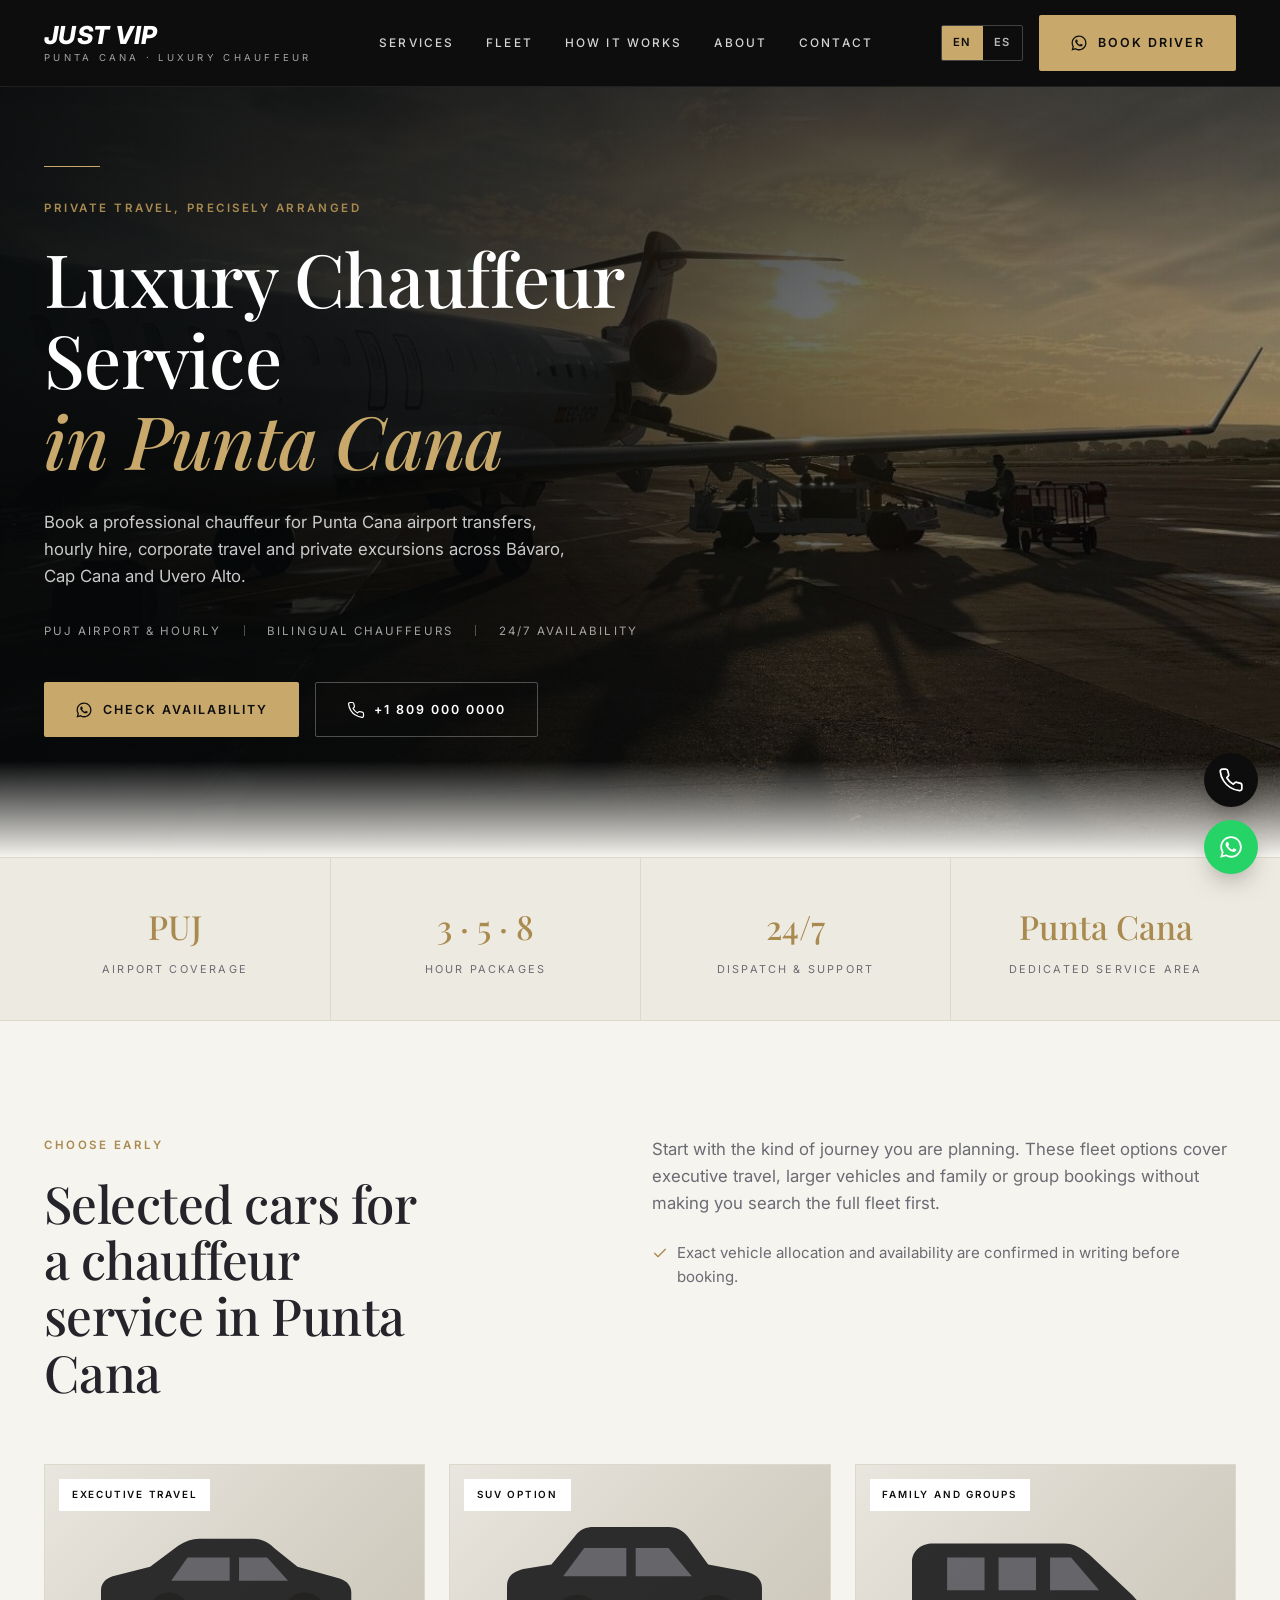
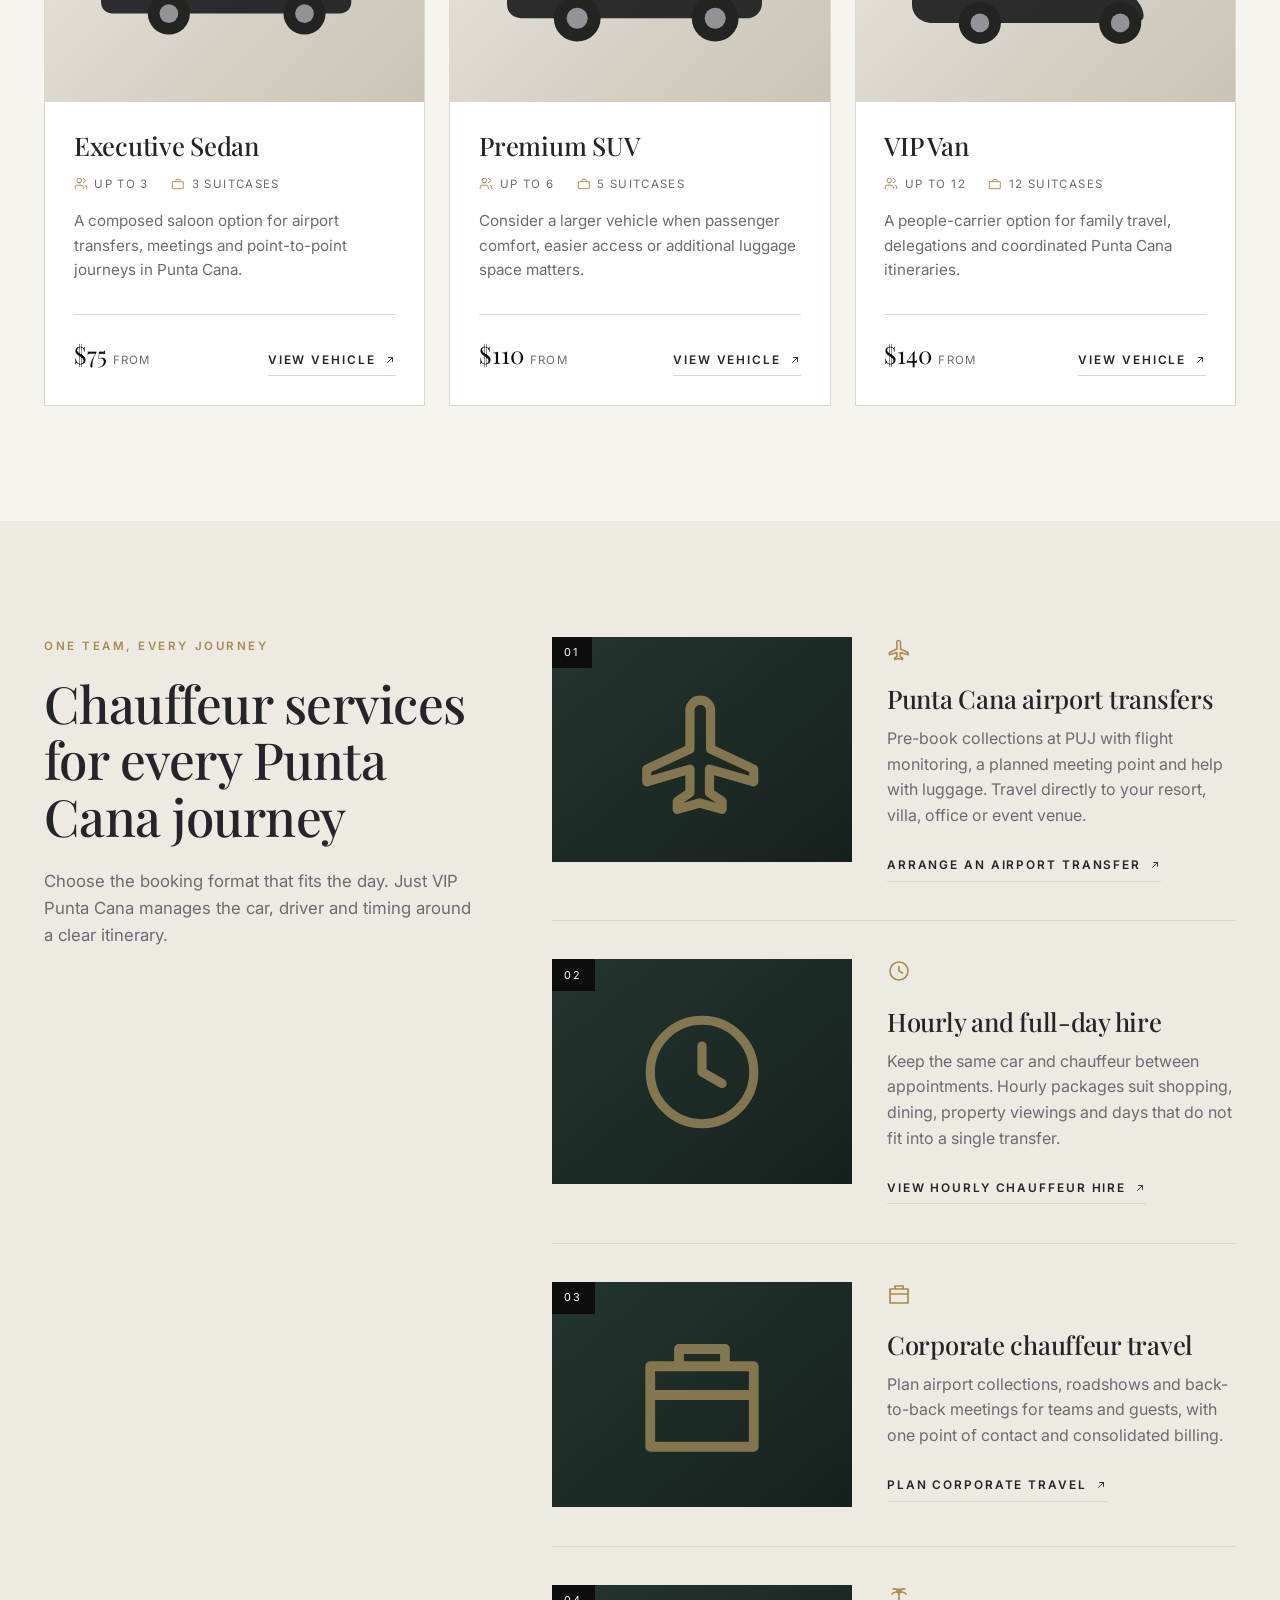
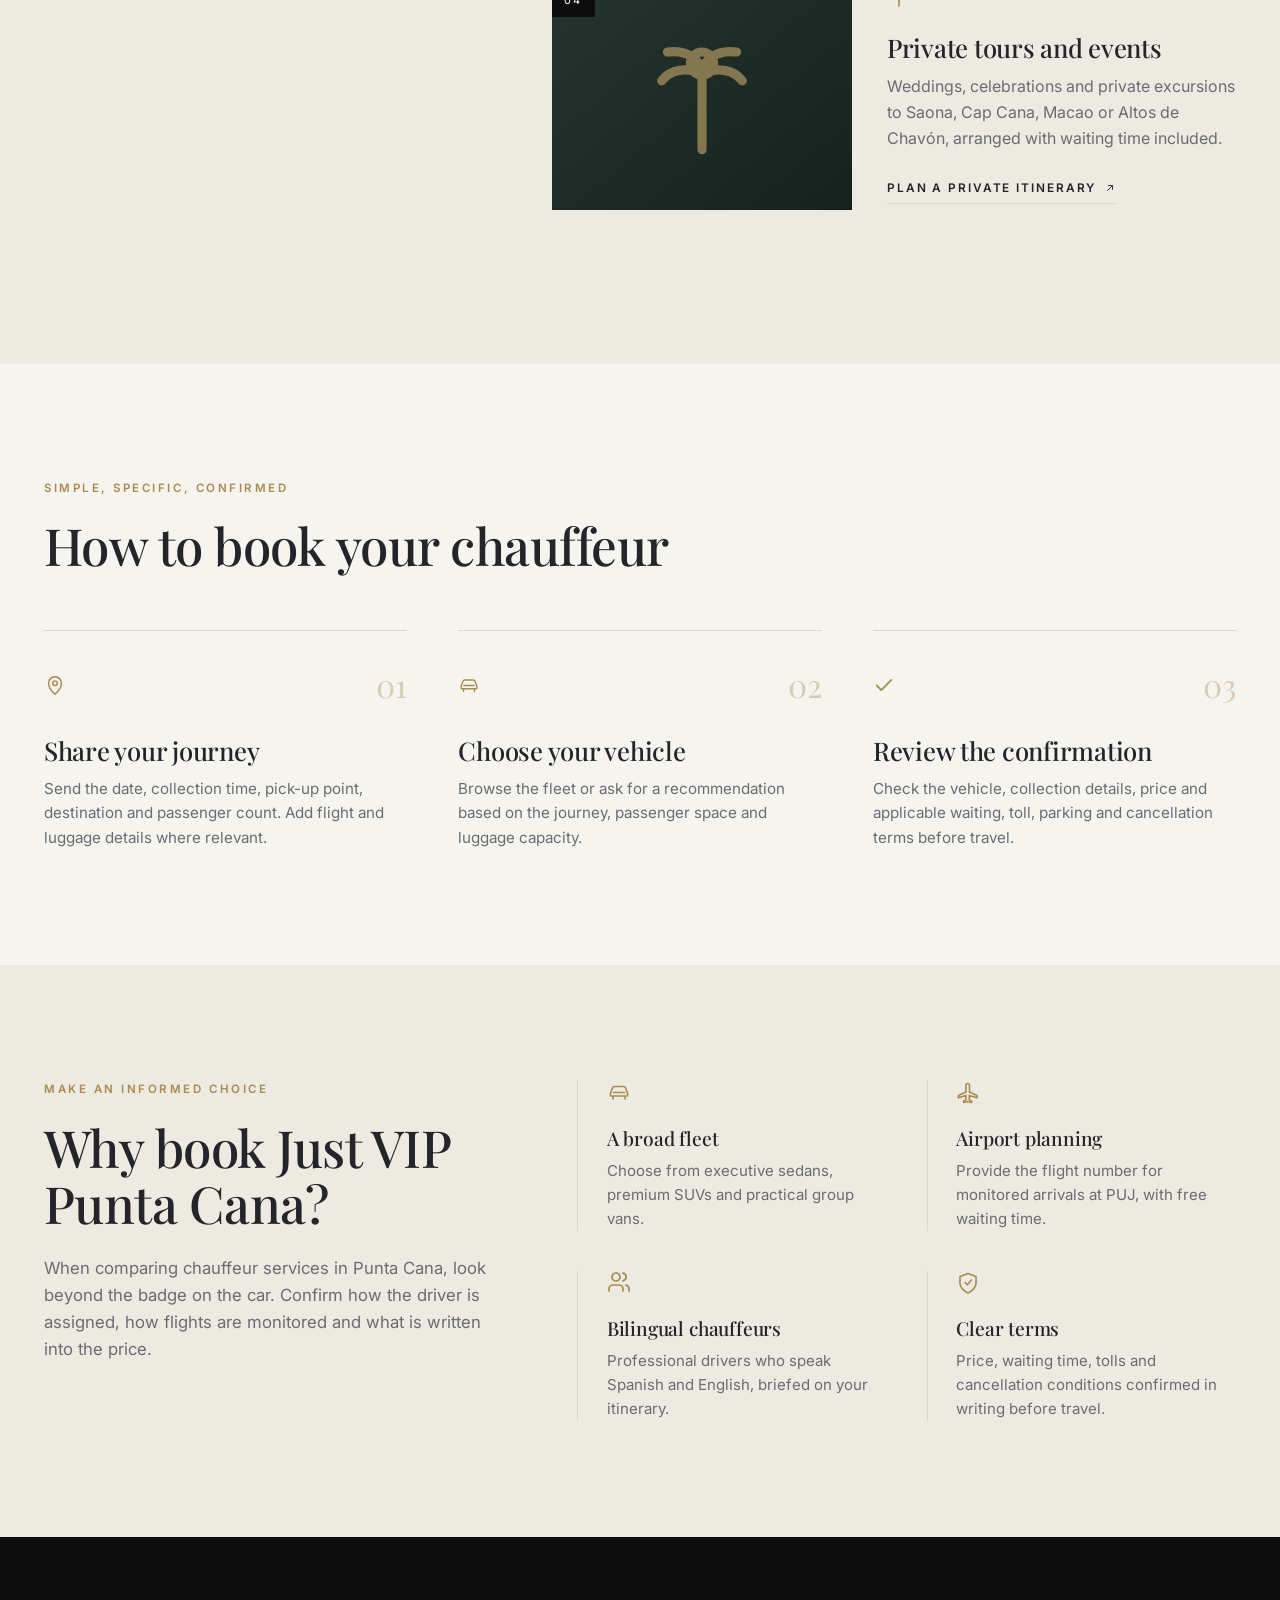
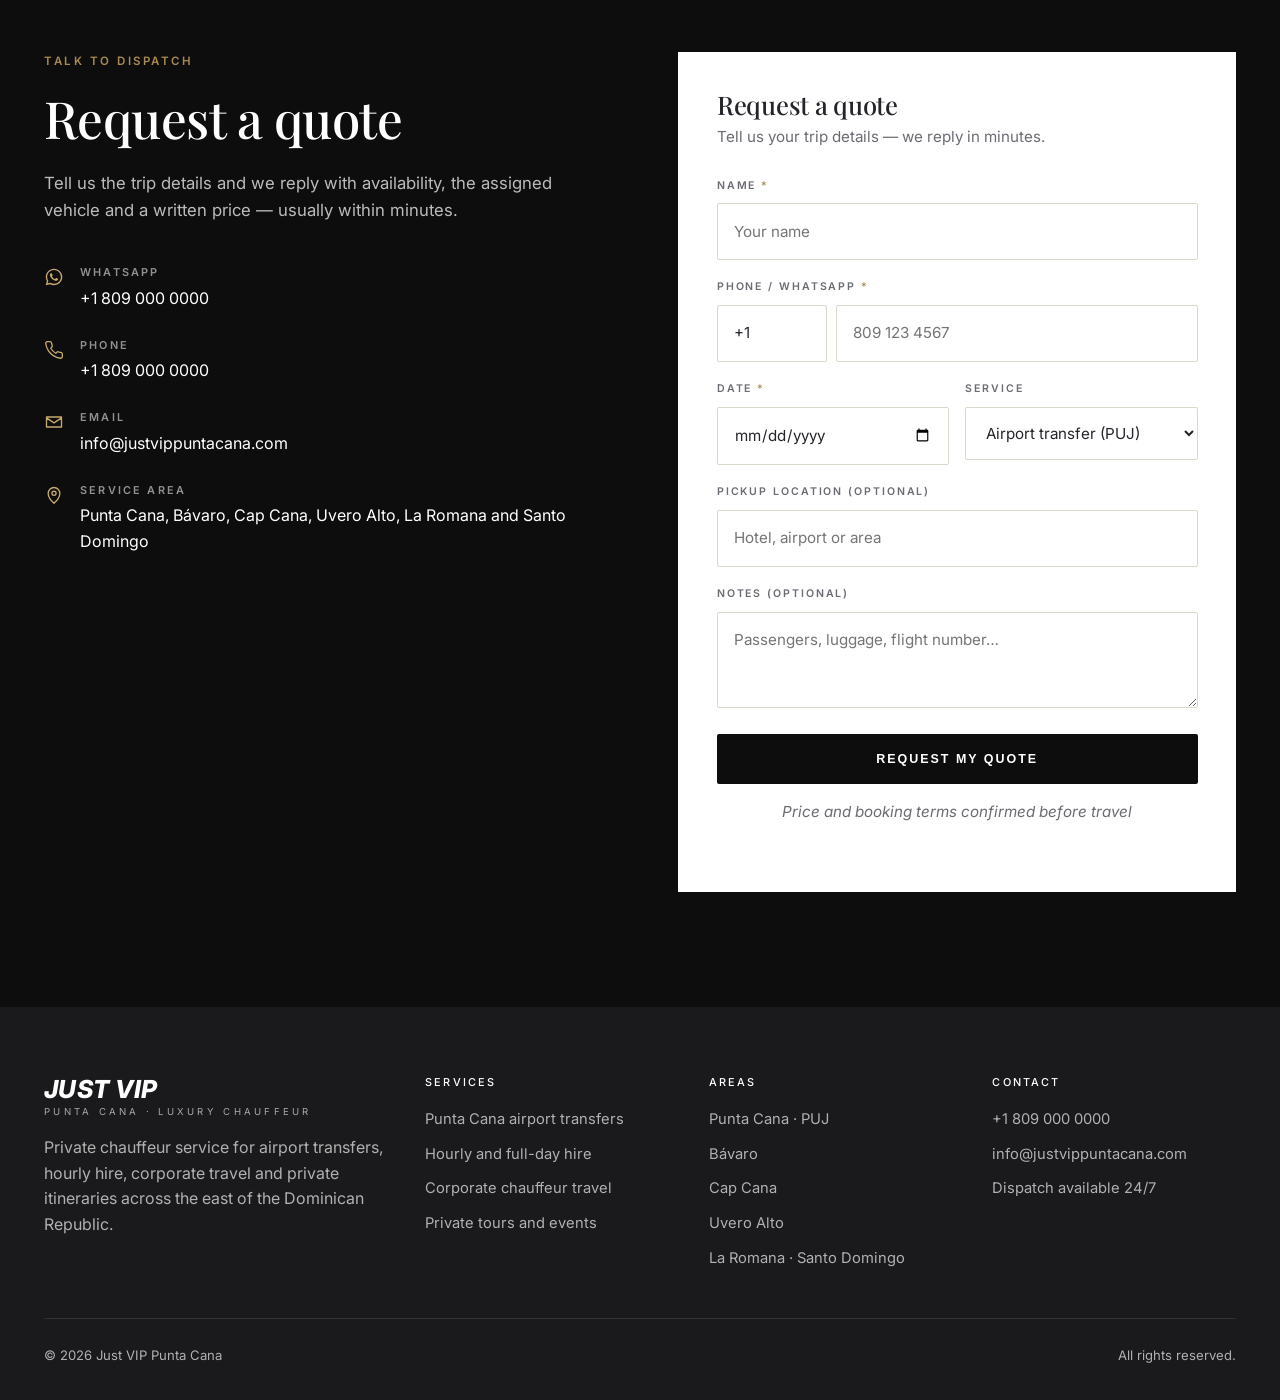
==== commit 98ffdbc5: "Use the apron sunrise photograph as the hero background Replaces the gradient-and-palm-silhouette he" ====
--- a/index.html
+++ b/index.html
@@ -93,7 +93,10 @@
 
   <!-- ===================== HERO ===================== -->
   <section class="hero">
-    <svg class="hero-art" viewBox="0 0 400 300" aria-hidden="true"><use href="#i-palms-art"></use></svg>
+    <picture class="hero-media">
+      <source media="(max-width: 700px)" srcset="assets/img/hero-mobile.jpg">
+      <img src="assets/img/hero.jpg" alt="Chauffeur-ready aircraft on the apron at Punta Cana airport at sunrise" fetchpriority="high" decoding="async">
+    </picture>
     <div class="wrap">
       <div class="hero-inner">
         <div class="rule"></div>
--- a/assets/css/styles.css
+++ b/assets/css/styles.css
@@ -200,20 +200,38 @@
   display: flex;
   align-items: center;
   padding: calc(var(--nav-h) + 80px) 0 120px;
-  background:
-    linear-gradient(90deg, rgba(8, 10, 10, 0.94) 0%, rgba(8, 10, 10, 0.78) 45%, rgba(8, 10, 10, 0.45) 100%),
-    radial-gradient(120% 90% at 78% 40%, #2c3b34 0%, #131a18 55%, #080a0a 100%);
+  background: #080a0a;
   color: var(--white);
   overflow: hidden;
 }
+
+/* photographic backdrop */
+.hero-media { position: absolute; inset: 0; z-index: 0; }
+.hero-media img {
+  width: 100%;
+  height: 100%;
+  object-fit: cover;
+  object-position: center 46%;
+}
+/* legibility wash over the photo */
+.hero::before {
+  content: "";
+  position: absolute;
+  inset: 0;
+  z-index: 1;
+  background:
+    linear-gradient(90deg, rgba(6, 8, 9, 0.9) 0%, rgba(6, 8, 9, 0.68) 46%, rgba(6, 8, 9, 0.24) 100%),
+    linear-gradient(to bottom, rgba(6, 8, 9, 0.62) 0%, rgba(6, 8, 9, 0.12) 38%, rgba(6, 8, 9, 0.3) 100%);
+}
 .hero::after {
   content: "";
   position: absolute;
   inset: auto 0 0 0;
-  height: 130px;
+  z-index: 2;
+  height: 96px;
   background: linear-gradient(to bottom, rgba(246, 244, 239, 0), var(--bone));
 }
-.hero-inner { position: relative; z-index: 2; max-width: 660px; }
+.hero-inner { position: relative; z-index: 3; max-width: 660px; }
 .hero .rule { width: 56px; height: 1px; background: var(--gold); margin-bottom: 2rem; }
 .hero p.lede { color: rgba(255, 255, 255, 0.78); max-width: 34rem; margin: 1.8rem 0 2rem; }
 .hero-meta {
@@ -230,16 +248,6 @@
 .hero-meta span:not(:last-child)::after { content: ""; display: inline-block; width: 1px; height: 11px; background: rgba(255,255,255,0.28); margin-left: 1.4rem; vertical-align: -1px; }
 .hero-cta { display: flex; flex-wrap: wrap; gap: 1rem; }
 
-/* decorative palm silhouette */
-.hero-art {
-  position: absolute;
-  right: -40px;
-  bottom: 0;
-  width: min(52vw, 720px);
-  opacity: 0.5;
-  z-index: 1;
-  pointer-events: none;
-}
 
 /* ---------- stats ---------- */
 .stats {
@@ -501,7 +509,12 @@
   .hero-meta { gap: 0.8rem 1.2rem; }
   .hero-meta span::after { display: none !important; }
   .hero { min-height: auto; padding-bottom: 90px; }
-  .hero-art { opacity: 0.28; right: -80px; width: 90vw; }
+  /* on phones the copy stacks over the photo, so wash it top-to-bottom */
+  .hero::before {
+    background:
+      linear-gradient(to bottom, rgba(6, 8, 9, 0.88) 0%, rgba(6, 8, 9, 0.62) 42%, rgba(6, 8, 9, 0.58) 100%);
+  }
+  .hero-media img { object-position: center 55%; }
   .footer-grid { grid-template-columns: 1fr; }
 }
 
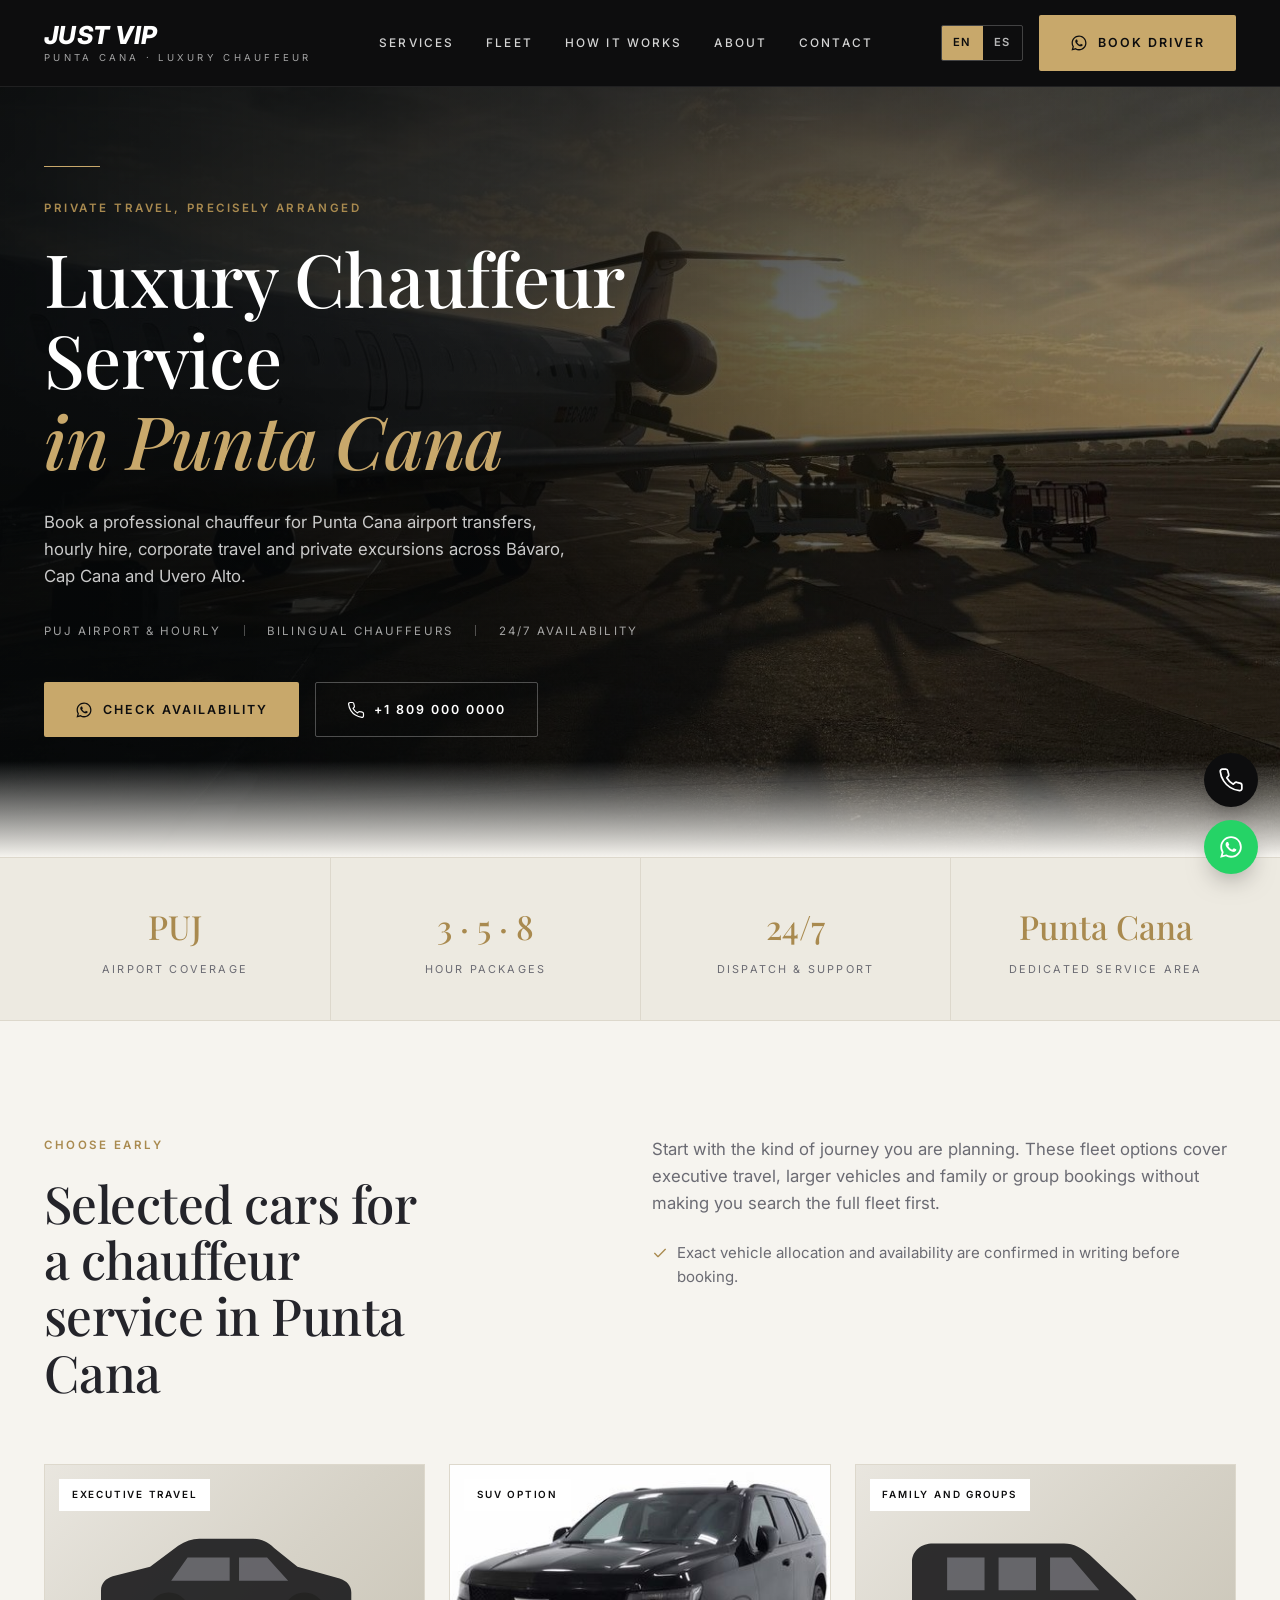
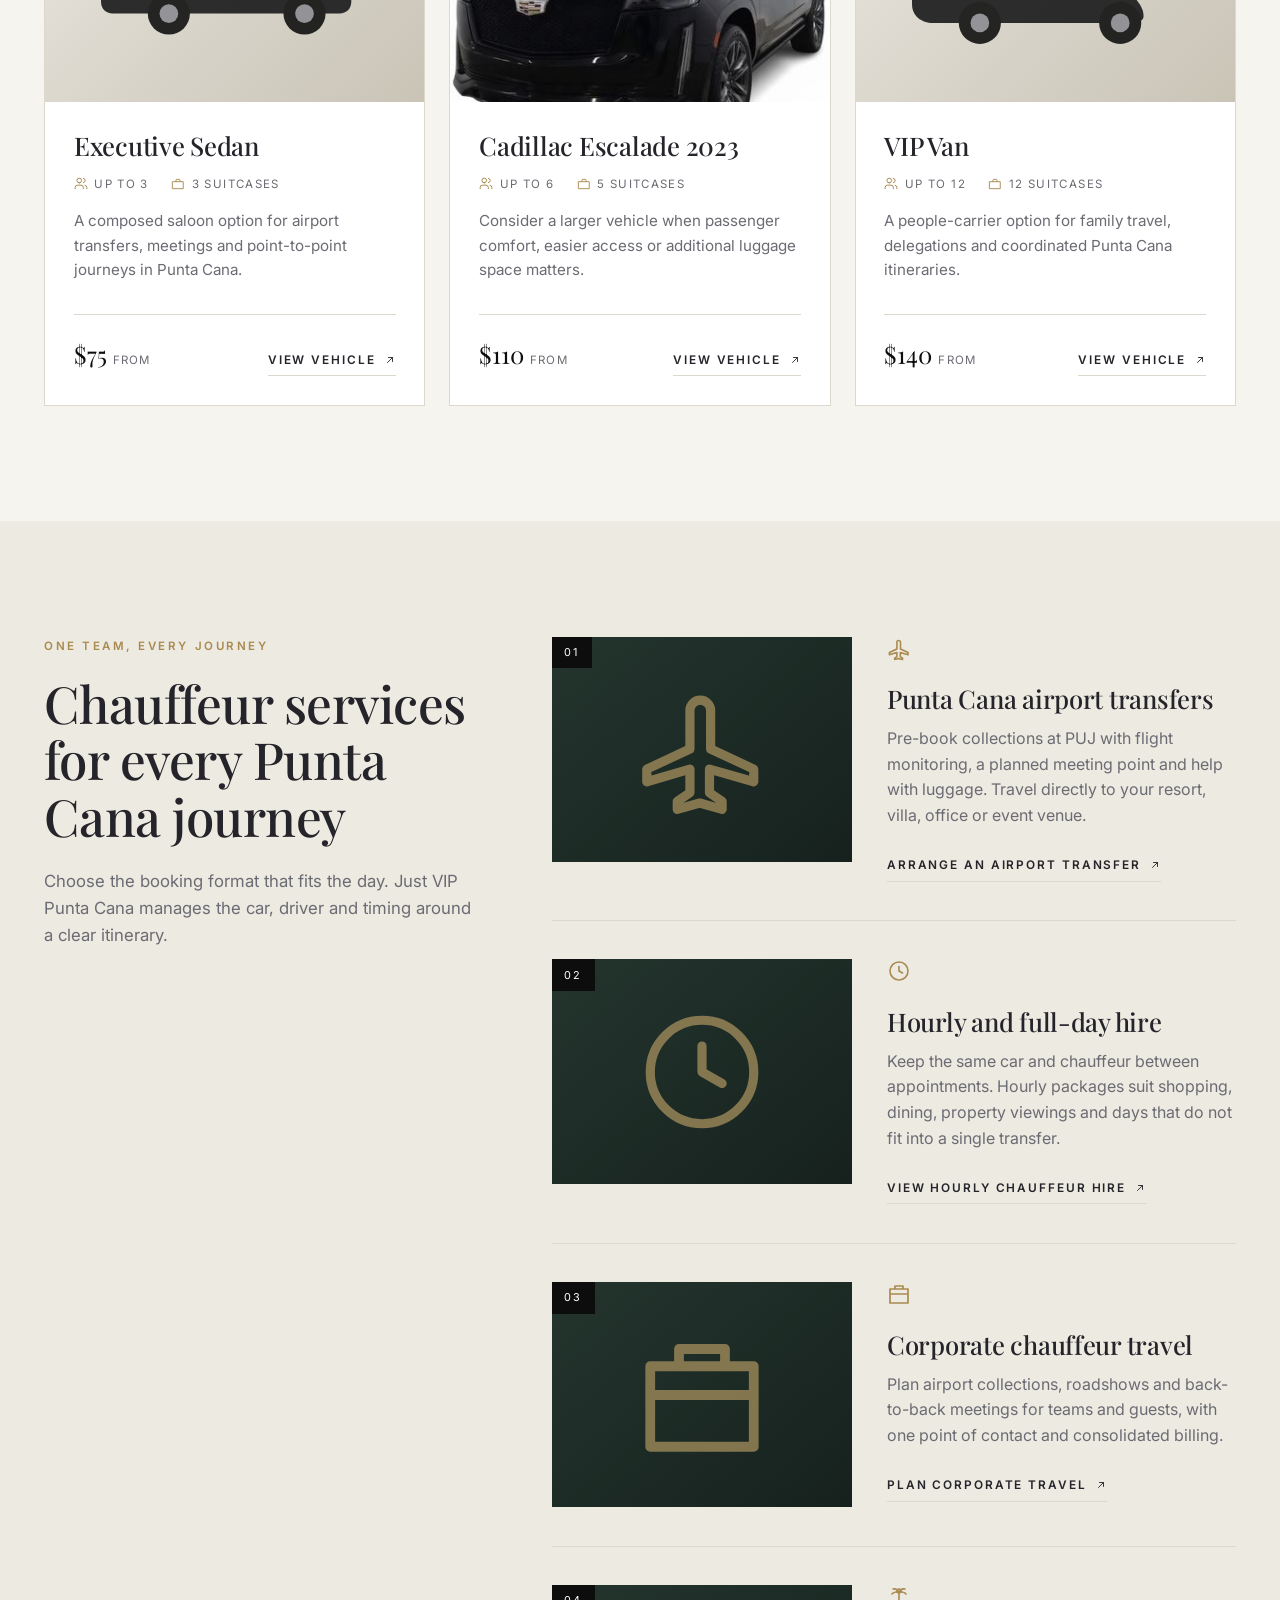
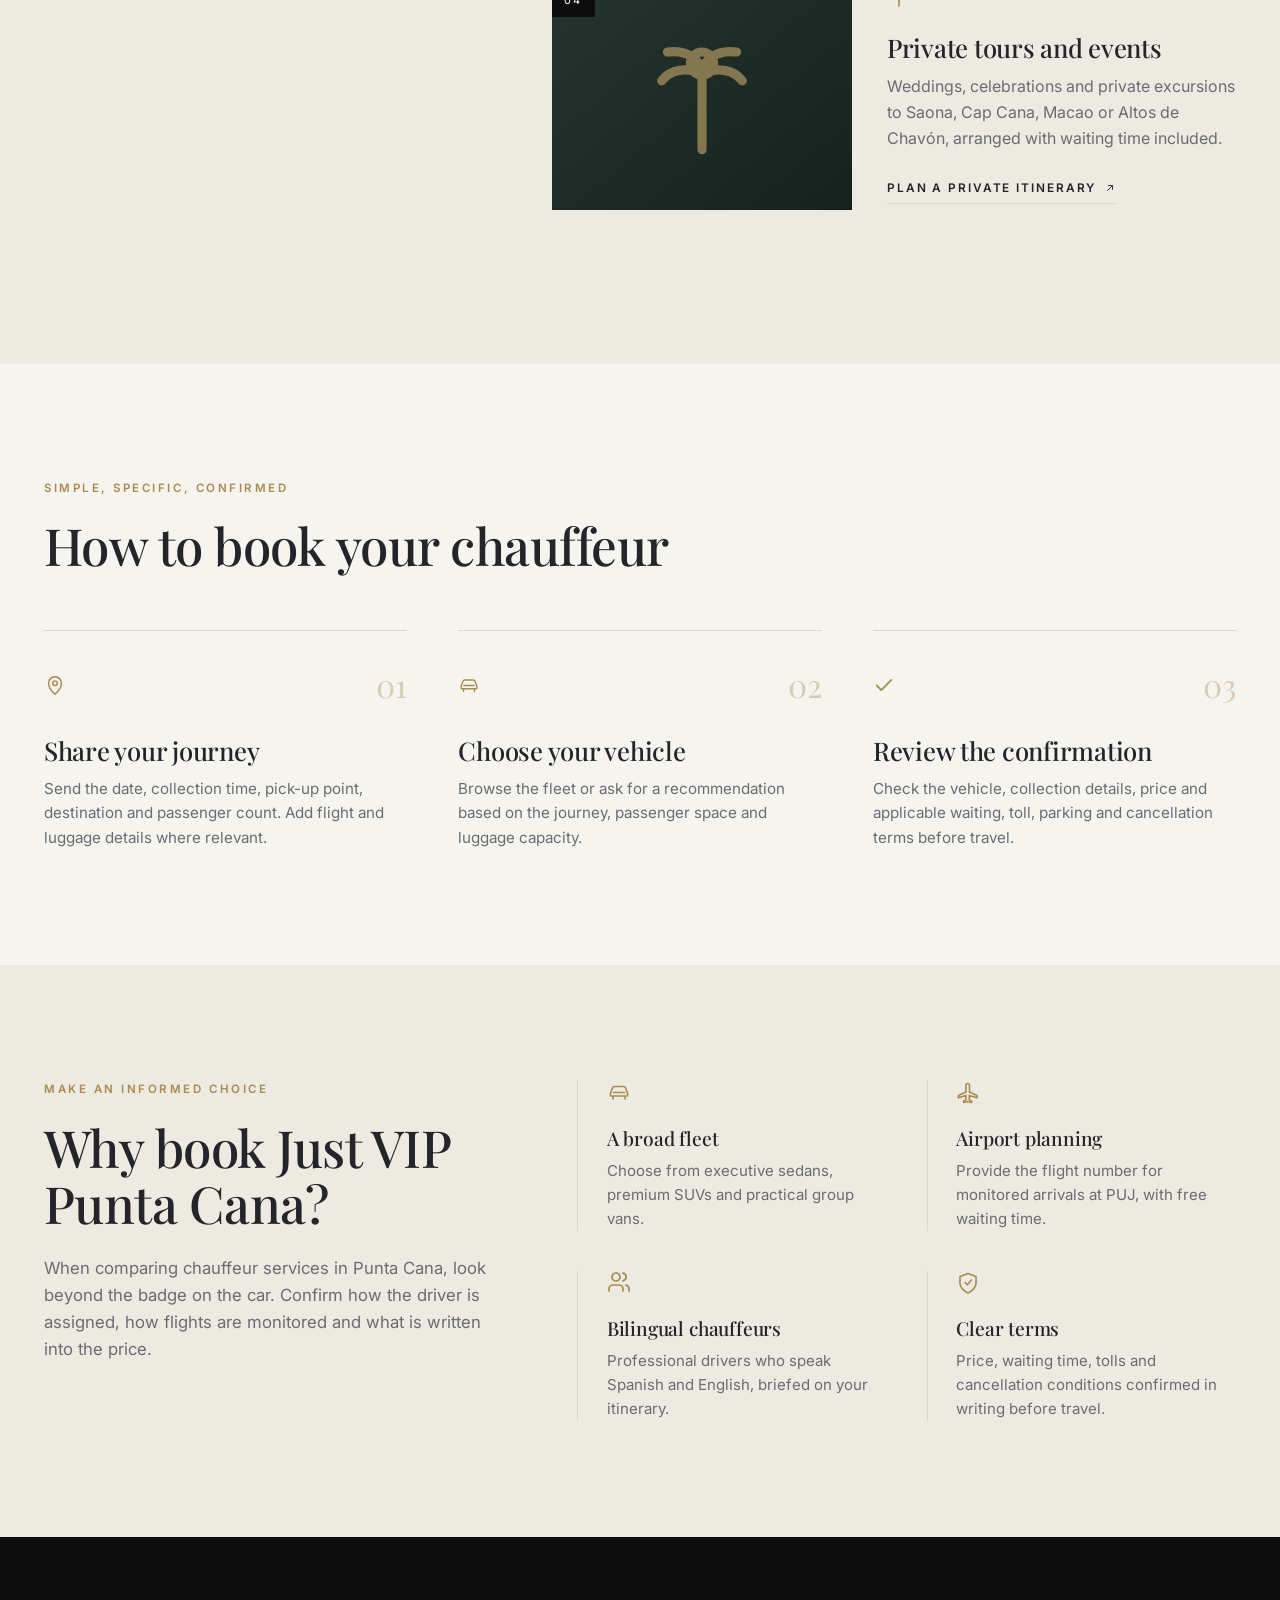
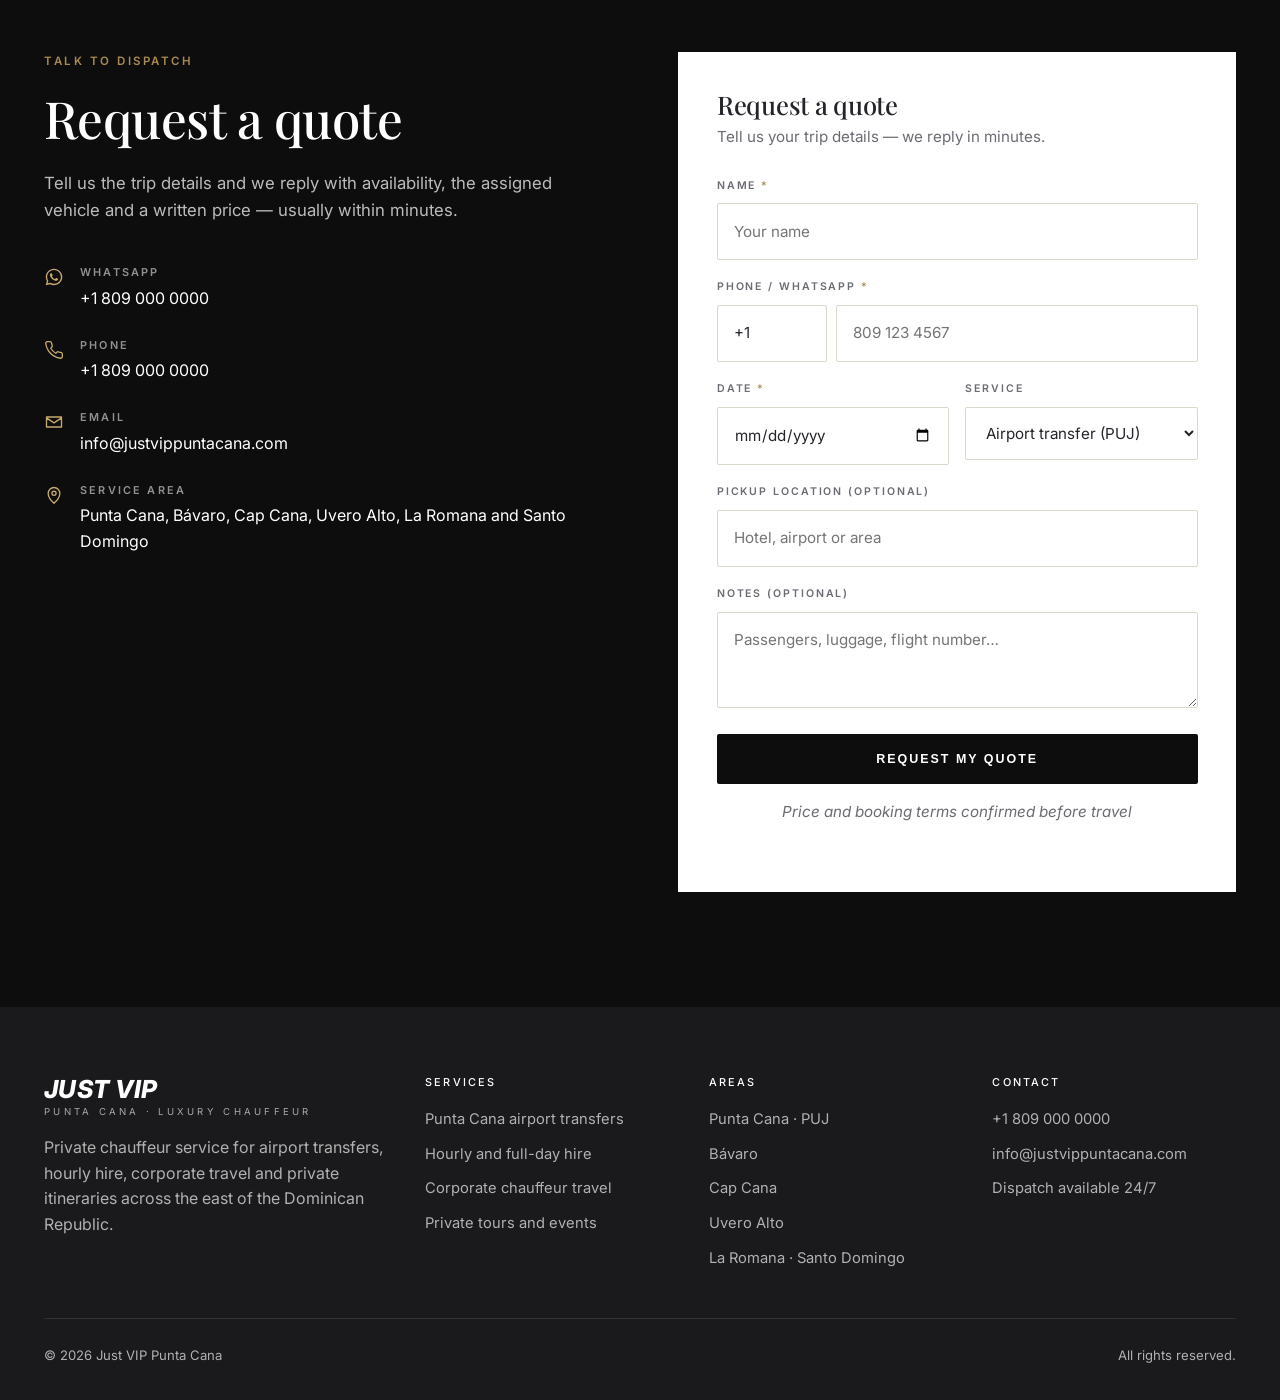
==== commit 3a92da75: "Add Cadillac Escalade 2023 photography to the SUV listing Names the SUV listing after the actual veh" ====
--- a/index.html
+++ b/index.html
@@ -175,10 +175,10 @@
         <article class="card reveal">
           <div class="card-media">
             <span class="badge" data-i18n="fleet.c2.badge">SUV option</span>
-            <svg class="veh" viewBox="0 0 120 54" aria-hidden="true"><use href="#i-suv"></use></svg>
+            <img class="veh-photo" src="assets/img/fleet/escalade-1-exterior-thumb.jpg" alt="Cadillac Escalade 2023 exterior" loading="lazy" decoding="async">
           </div>
           <div class="card-body">
-            <h3><a href="fleet/premium-suv.html" data-i18n="fleet.c2.name">Premium SUV</a></h3>
+            <h3><a href="fleet/premium-suv.html" data-i18n="fleet.c2.name">Cadillac Escalade 2023</a></h3>
             <div class="specs">
               <span><svg aria-hidden="true"><use href="#i-users"></use></svg><span data-i18n="fleet.c2.pax">Up to 6</span></span>
               <span><svg aria-hidden="true"><use href="#i-case"></use></svg><span data-i18n="fleet.c2.bags">5 suitcases</span></span>
--- a/assets/css/styles.css
+++ b/assets/css/styles.css
@@ -765,3 +765,10 @@
 /* two-up related-vehicle grid on detail pages */
 .fleet-grid--two { grid-template-columns: repeat(2, 1fr); max-width: 840px; }
 @media (max-width: 860px) { .fleet-grid--two { grid-template-columns: 1fr; } }
+
+/* real vehicle photography */
+.slide--photo { background: var(--white); }
+.slide--photo img { width: 100%; height: 100%; object-fit: cover; }
+.thumb--photo { padding: 0; overflow: hidden; }
+.thumb--photo img { width: 100%; height: 100%; object-fit: cover; }
+.card-media .veh-photo { width: 100%; height: 100%; object-fit: cover; }
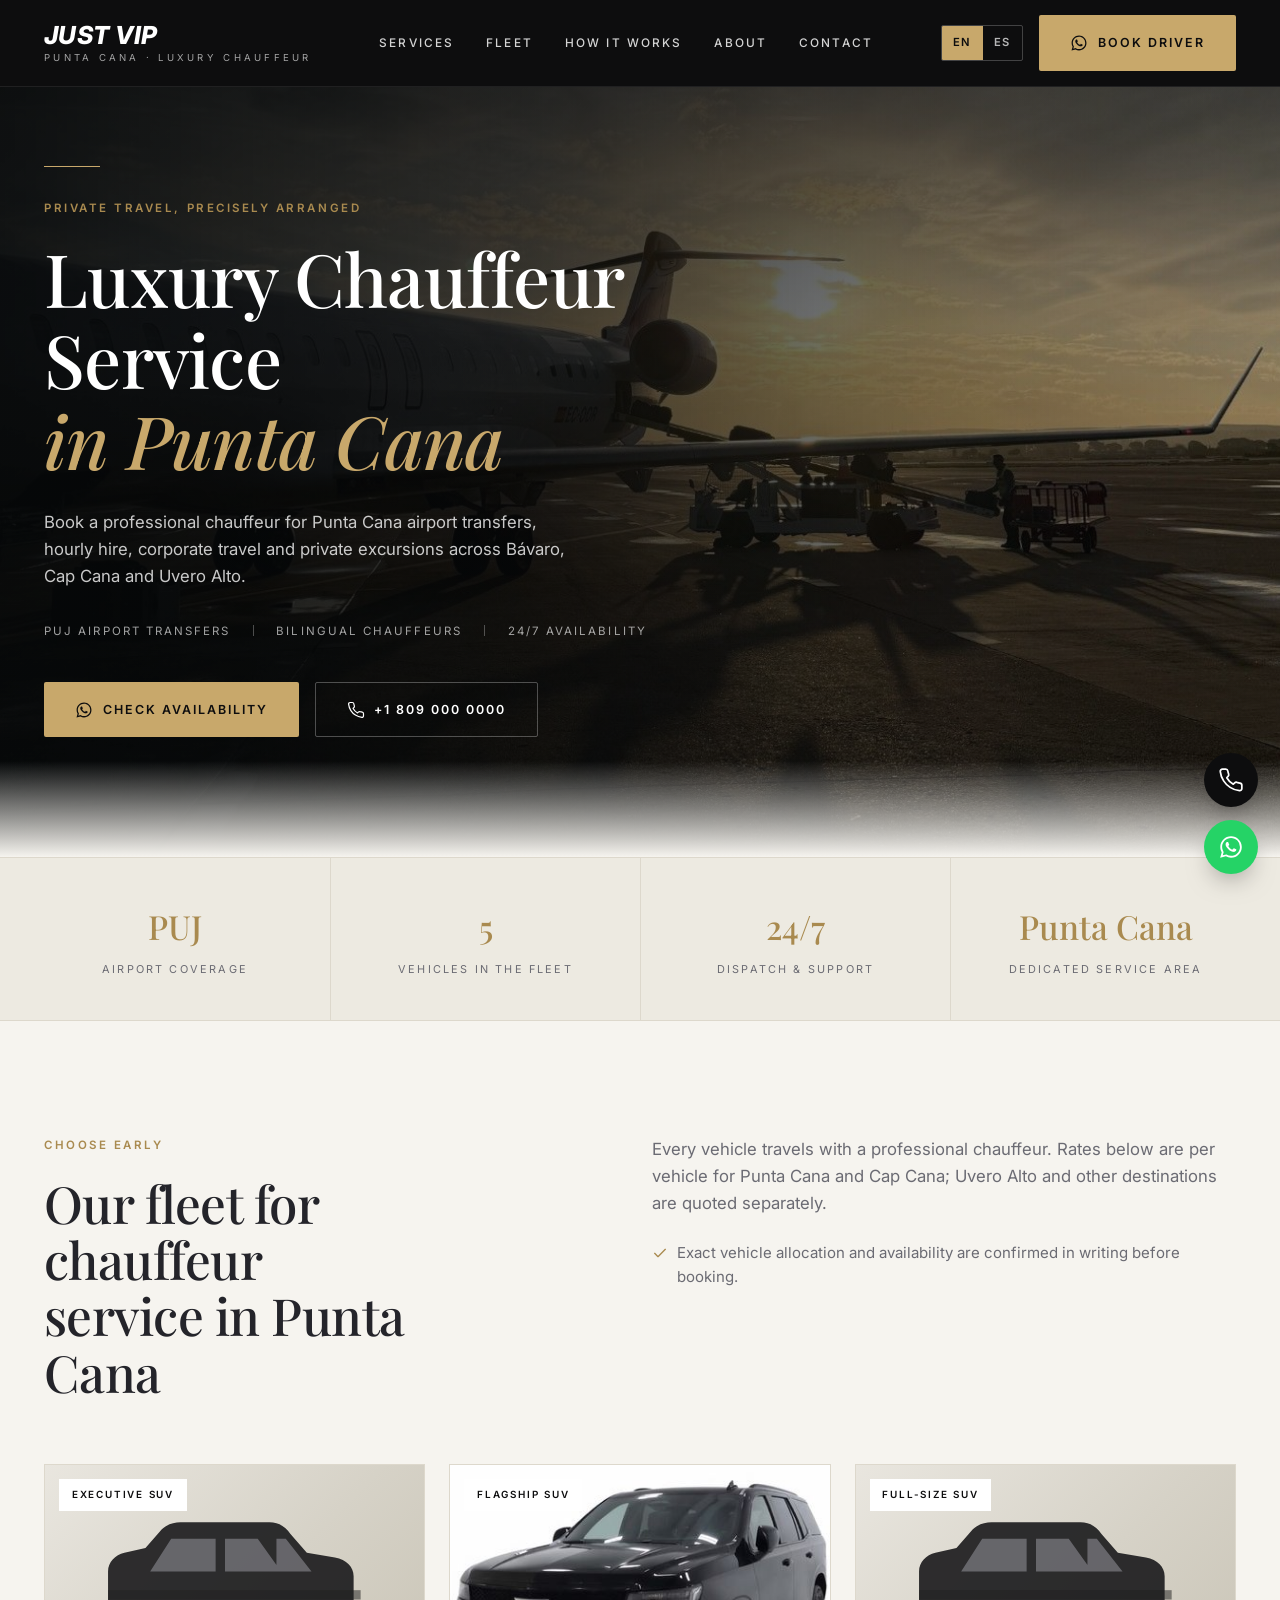
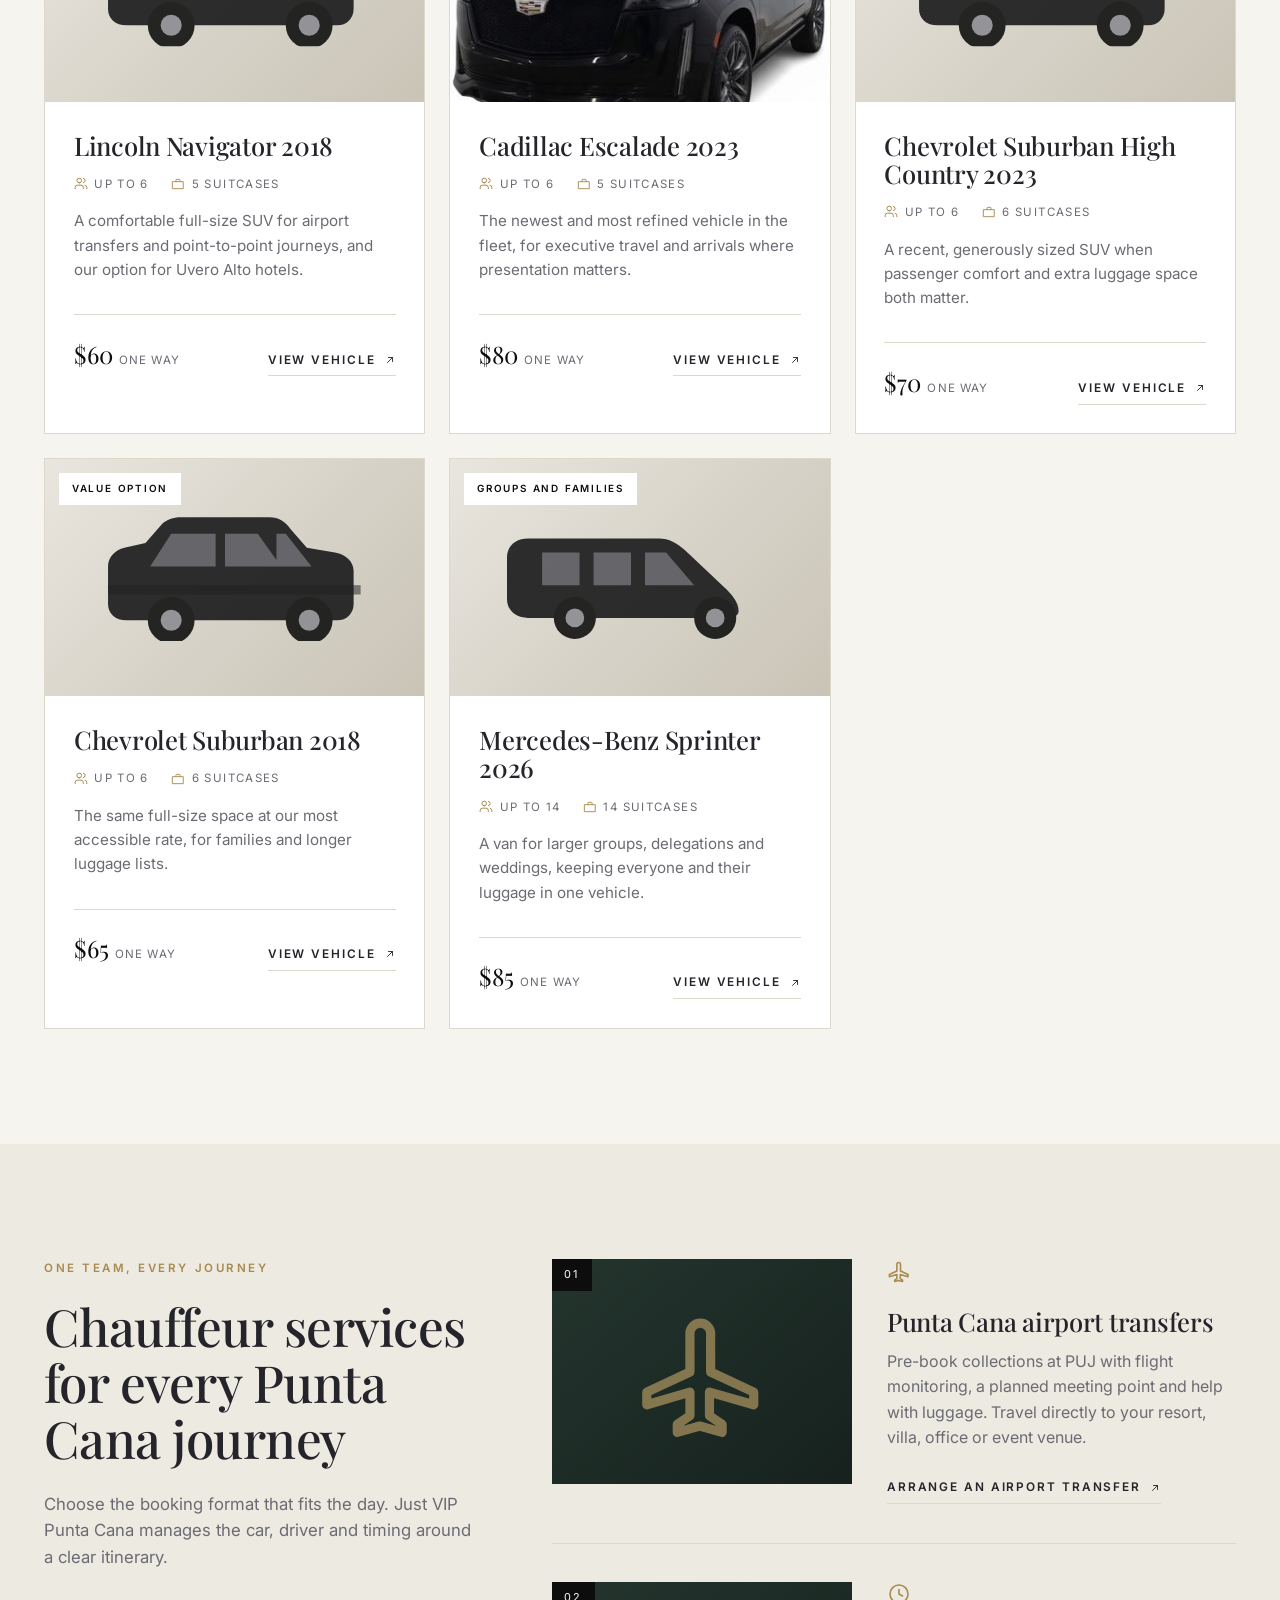
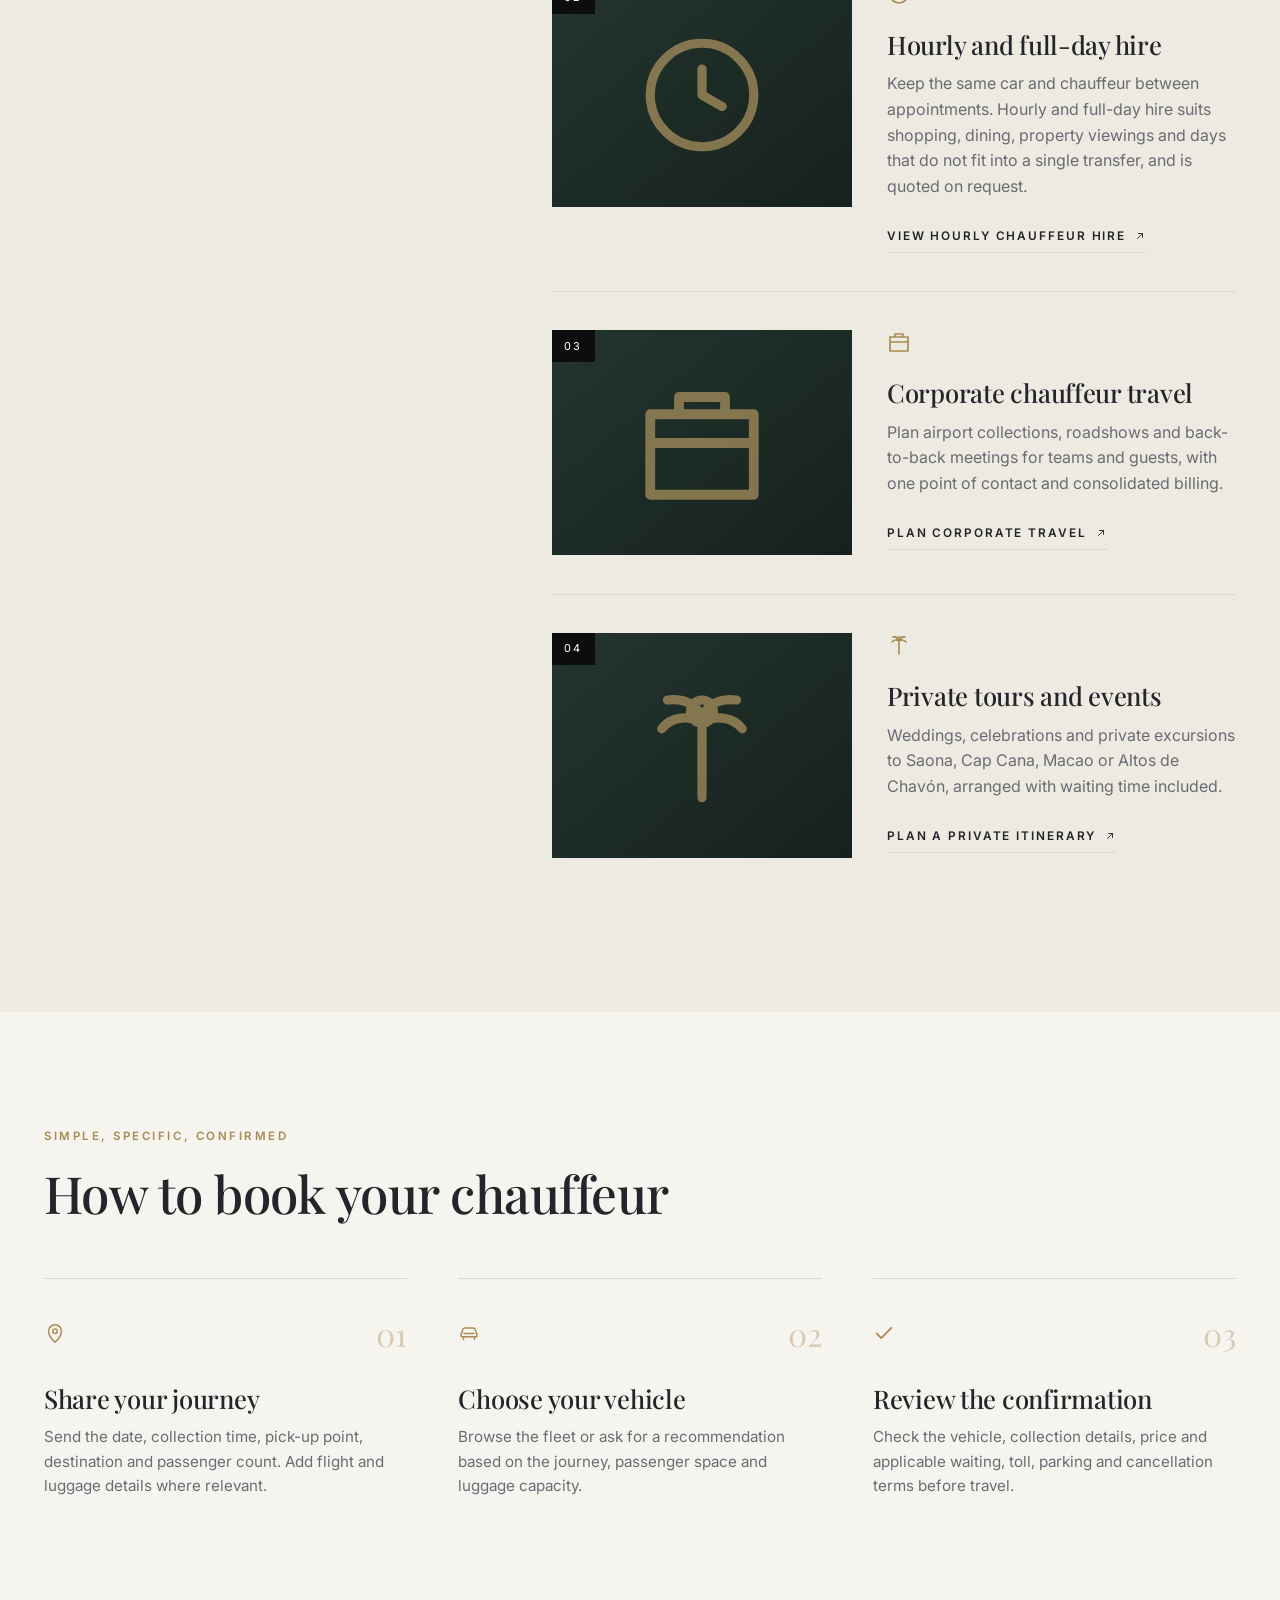
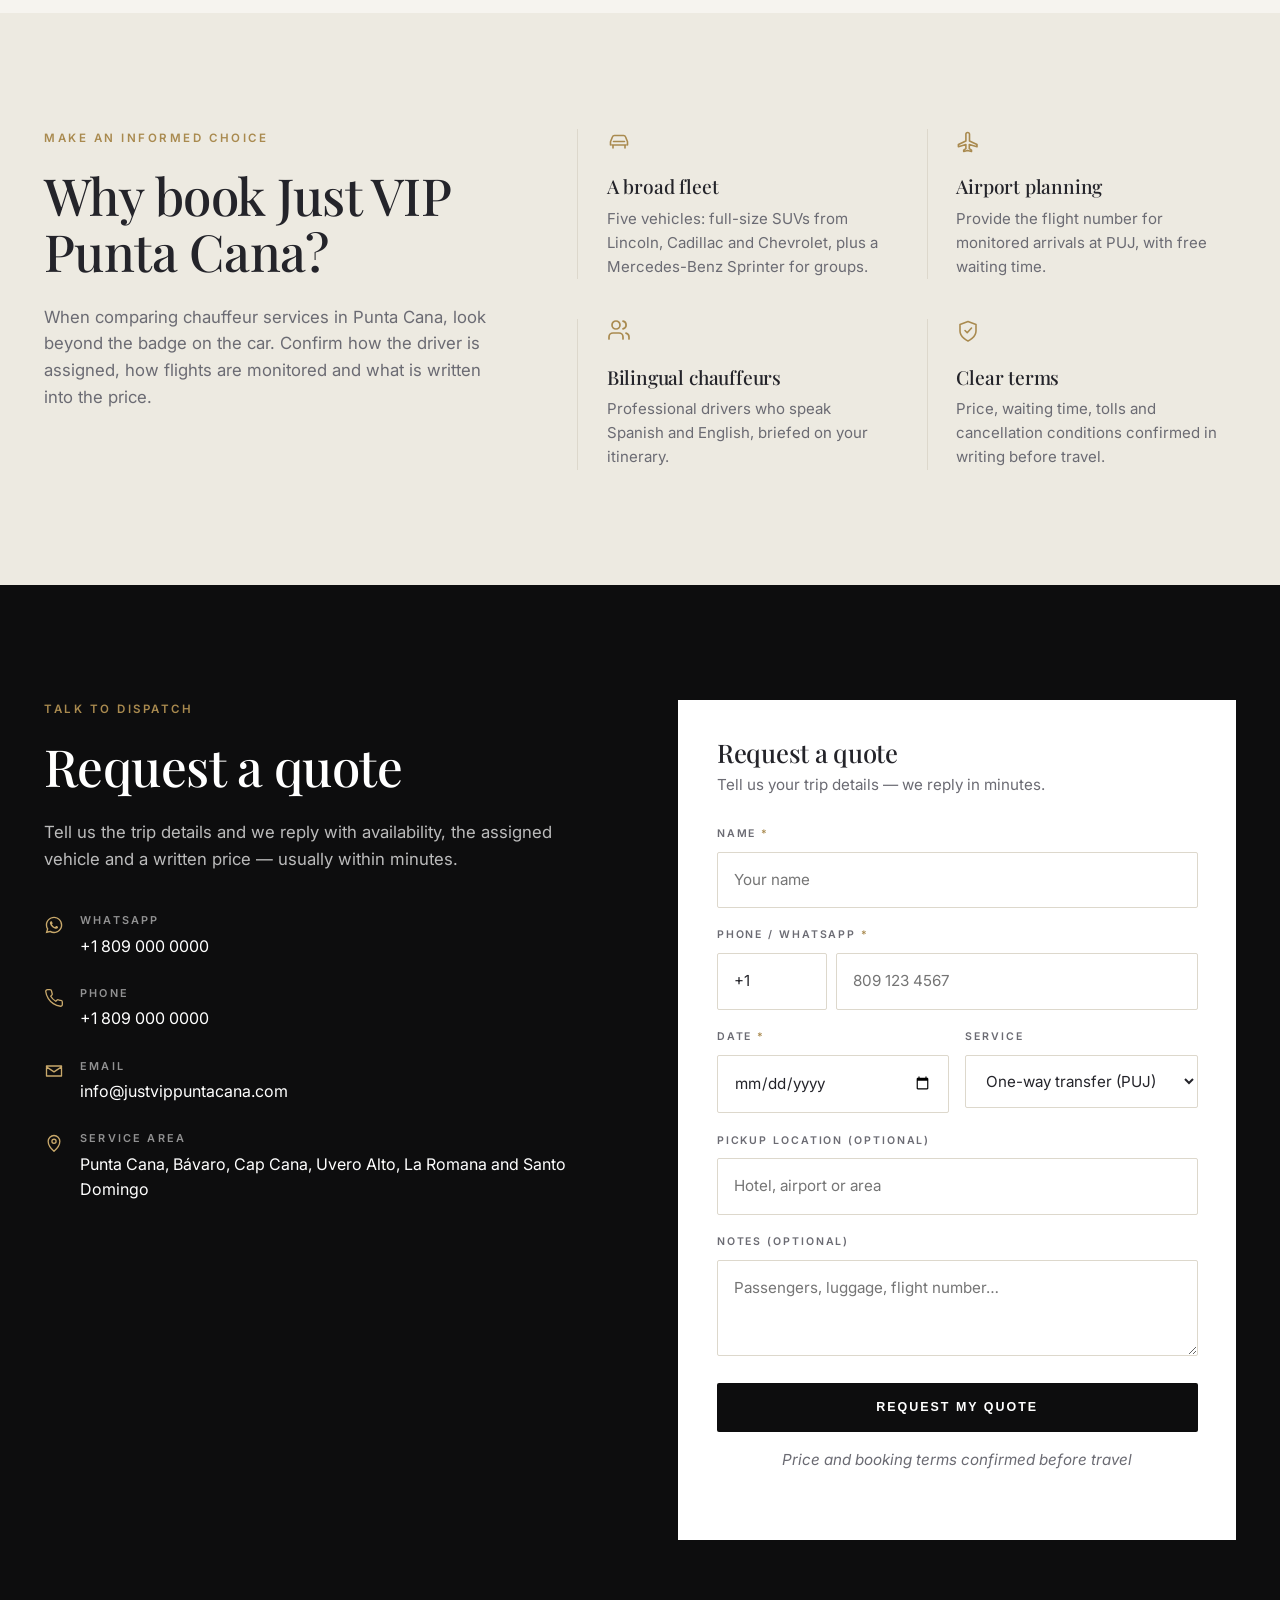
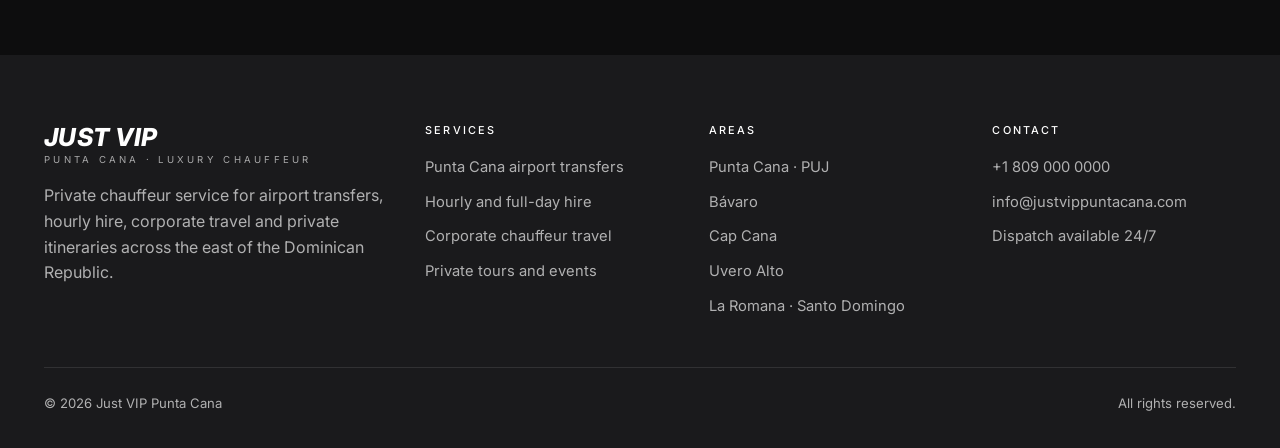
==== commit 6c76b6c8: "Replace placeholder fleet with the real vehicles and transfer rates The fleet is now the five actual" ====
--- a/index.html
+++ b/index.html
@@ -35,7 +35,7 @@
     <symbol id="i-mail" viewBox="0 0 24 24"><path fill="none" stroke="currentColor" stroke-width="1.6" stroke-linecap="round" stroke-linejoin="round" d="M3 6h18v12H3zM3 7l9 6 9-6"/></symbol>
     <symbol id="i-arrow" viewBox="0 0 24 24"><path fill="none" stroke="currentColor" stroke-width="1.8" stroke-linecap="round" stroke-linejoin="round" d="M7 17 17 7M9 7h8v8"/></symbol>
     <symbol id="i-sedan" viewBox="0 0 120 54"><path fill="#1a1a1c" d="M8 40c-3 0-5-2-5-5v-5c0-3 2-5 5-6l16-4 12-9c3-2 6-3 9-3h22c4 0 7 1 10 4l10 8 18 5c3 1 5 3 5 6v4c0 3-2 5-5 5H8Z"/><path fill="#5a5a60" d="M40 16h18v10H33l7-10Zm22 0h12l9 10H62V16Z"/><circle cx="32" cy="40" r="9" fill="#111"/><circle cx="32" cy="40" r="4" fill="#8d8d93"/><circle cx="90" cy="40" r="9" fill="#111"/><circle cx="90" cy="40" r="4" fill="#8d8d93"/></symbol>
-    <symbol id="i-suv" viewBox="0 0 120 54"><path fill="#1a1a1c" d="M10 42c-4 0-7-2-7-6v-8c0-4 3-6 7-7l12-2 10-12c2-3 5-4 8-4h32c4 0 7 2 9 5l8 11 16 3c4 1 7 3 7 7v7c0 3-3 6-6 6H10Z"/><path fill="#5a5a60" d="M36 12h18v12H27l9-12Zm22 0h14l10 12H58V12Z"/><circle cx="33" cy="42" r="10" fill="#111"/><circle cx="33" cy="42" r="4.5" fill="#8d8d93"/><circle cx="92" cy="42" r="10" fill="#111"/><circle cx="92" cy="42" r="4.5" fill="#8d8d93"/></symbol>
+    <symbol id="i-suv" viewBox="0 0 120 54"><path fill="#1a1a1c" d="M14 45c-5 0-8-3-8-7V22c0-4 3-7 7-8l9-2 7-8c2-2 5-3 8-3h38c4 0 7 2 9 5l7 8 12 2c5 1 8 4 8 8v14c0 4-3 7-7 7H14Z"/><path fill="#5a5a60" d="M33 8h19v14H24l9-14Zm23 0h14l10 14H56V8Zm22 0h4l11 14H78V8Z"/><rect x="6" y="30" width="108" height="4" fill="#0d0d0e" opacity=".5"/><circle cx="33" cy="45" r="10" fill="#111"/><circle cx="33" cy="45" r="4.5" fill="#8d8d93"/><circle cx="92" cy="45" r="10" fill="#111"/><circle cx="92" cy="45" r="4.5" fill="#8d8d93"/></symbol>
     <symbol id="i-van" viewBox="0 0 120 54"><path fill="#1a1a1c" d="M12 44c-5 0-9-3-9-8V18c0-5 4-8 9-8h56c4 0 8 2 11 5l18 17c3 3 5 6 5 9 0 2-2 3-5 3H12Z"/><path fill="#5a5a60" d="M18 16h16v14H18V16Zm22 0h16v14H40V16Zm22 0h9l12 14H62V16Z"/><circle cx="32" cy="44" r="9" fill="#111"/><circle cx="32" cy="44" r="4" fill="#8d8d93"/><circle cx="92" cy="44" r="9" fill="#111"/><circle cx="92" cy="44" r="4" fill="#8d8d93"/></symbol>
     <symbol id="i-user" viewBox="0 0 24 24"><path fill="none" stroke="currentColor" stroke-width="1.6" stroke-linecap="round" stroke-linejoin="round" d="M20 21v-2a4 4 0 0 0-4-4H8a4 4 0 0 0-4 4v2M12 11a4 4 0 1 0 0-8 4 4 0 0 0 0 8Z"/></symbol>
     <symbol id="i-snow" viewBox="0 0 24 24"><path fill="none" stroke="currentColor" stroke-width="1.6" stroke-linecap="round" stroke-linejoin="round" d="M12 2v20M4.5 6.5l15 11M19.5 6.5l-15 11M12 6l-2.5-2M12 6l2.5-2M12 18l-2.5 2M12 18l2.5 2"/></symbol>
@@ -129,7 +129,7 @@
   <section class="stats">
     <div class="wrap">
       <div class="stat"><b>PUJ</b><span data-i18n="stats.1">Airport coverage</span></div>
-      <div class="stat"><b>3 · 5 · 8</b><span data-i18n="stats.2">Hour packages</span></div>
+      <div class="stat"><b>5</b><span data-i18n="stats.2">Hour packages</span></div>
       <div class="stat"><b>24/7</b><span data-i18n="stats.3">Dispatch &amp; support</span></div>
       <div class="stat"><b data-i18n="stats.4v">Punta Cana</b><span data-i18n="stats.4">Dedicated service area</span></div>
     </div>
@@ -153,62 +153,108 @@
       </div>
 
       <div class="fleet-grid">
+<!-- FLEET:START -->
         <article class="card reveal">
-          <div class="card-media">
-            <span class="badge" data-i18n="fleet.c1.badge">Executive travel</span>
-            <svg class="veh" viewBox="0 0 120 54" aria-hidden="true"><use href="#i-sedan"></use></svg>
-          </div>
-          <div class="card-body">
-            <h3><a href="fleet/executive-sedan.html" data-i18n="fleet.c1.name">Executive Sedan</a></h3>
-            <div class="specs">
-              <span><svg aria-hidden="true"><use href="#i-users"></use></svg><span data-i18n="fleet.c1.pax">Up to 3</span></span>
-              <span><svg aria-hidden="true"><use href="#i-case"></use></svg><span data-i18n="fleet.c1.bags">3 suitcases</span></span>
-            </div>
-            <p data-i18n="fleet.c1.text">A composed saloon option for airport transfers, meetings and point-to-point journeys in Punta Cana.</p>
-            <div class="card-foot">
-              <span class="price">$75 <small data-i18n="fleet.from">from</small></span>
-              <a class="link-arrow" href="fleet/executive-sedan.html"><span data-i18n="cta.view">View vehicle</span><svg aria-hidden="true" width="12" height="12"><use href="#i-arrow"></use></svg></a>
-            </div>
-          </div>
-        </article>
-
+          <a href="fleet/lincoln-navigator-2018.html">
+            <div class="card-media">
+              <span class="badge" data-i18n="fleet.c1.badge"></span>
+              <svg class="veh" viewBox="0 0 120 54" aria-hidden="true"><use href="#i-suv"></use></svg>
+            </div>
+            <div class="card-body">
+              <h3 data-i18n="fleet.c1.name">Lincoln Navigator 2018</h3>
+              <div class="specs">
+                <span><svg aria-hidden="true"><use href="#i-users"></use></svg><span data-i18n="fleet.c1.pax"></span></span>
+                <span><svg aria-hidden="true"><use href="#i-case"></use></svg><span data-i18n="fleet.c1.bags"></span></span>
+              </div>
+              <p data-i18n="fleet.c1.text"></p>
+              <div class="card-foot">
+                <span class="price">$60 <small data-i18n="fleet.from"></small></span>
+                <span class="link-arrow"><span data-i18n="cta.view"></span><svg aria-hidden="true" width="12" height="12"><use href="#i-arrow"></use></svg></span>
+              </div>
+            </div>
+          </a>
+        </article>
         <article class="card reveal">
-          <div class="card-media">
-            <span class="badge" data-i18n="fleet.c2.badge">SUV option</span>
-            <img class="veh-photo" src="assets/img/fleet/escalade-1-exterior-thumb.jpg" alt="Cadillac Escalade 2023 exterior" loading="lazy" decoding="async">
-          </div>
-          <div class="card-body">
-            <h3><a href="fleet/premium-suv.html" data-i18n="fleet.c2.name">Cadillac Escalade 2023</a></h3>
-            <div class="specs">
-              <span><svg aria-hidden="true"><use href="#i-users"></use></svg><span data-i18n="fleet.c2.pax">Up to 6</span></span>
-              <span><svg aria-hidden="true"><use href="#i-case"></use></svg><span data-i18n="fleet.c2.bags">5 suitcases</span></span>
-            </div>
-            <p data-i18n="fleet.c2.text">Consider a larger vehicle when passenger comfort, easier access or additional luggage space matters.</p>
-            <div class="card-foot">
-              <span class="price">$110 <small data-i18n="fleet.from">from</small></span>
-              <a class="link-arrow" href="fleet/premium-suv.html"><span data-i18n="cta.view">View vehicle</span><svg aria-hidden="true" width="12" height="12"><use href="#i-arrow"></use></svg></a>
-            </div>
-          </div>
-        </article>
-
+          <a href="fleet/cadillac-escalade-2023.html">
+            <div class="card-media">
+              <span class="badge" data-i18n="fleet.c2.badge"></span>
+              <img class="veh-photo" src="assets/img/fleet/escalade-1-exterior-thumb.jpg" alt="Cadillac Escalade 2023 exterior" loading="lazy" decoding="async">
+            </div>
+            <div class="card-body">
+              <h3 data-i18n="fleet.c2.name">Cadillac Escalade 2023</h3>
+              <div class="specs">
+                <span><svg aria-hidden="true"><use href="#i-users"></use></svg><span data-i18n="fleet.c2.pax"></span></span>
+                <span><svg aria-hidden="true"><use href="#i-case"></use></svg><span data-i18n="fleet.c2.bags"></span></span>
+              </div>
+              <p data-i18n="fleet.c2.text"></p>
+              <div class="card-foot">
+                <span class="price">$80 <small data-i18n="fleet.from"></small></span>
+                <span class="link-arrow"><span data-i18n="cta.view"></span><svg aria-hidden="true" width="12" height="12"><use href="#i-arrow"></use></svg></span>
+              </div>
+            </div>
+          </a>
+        </article>
         <article class="card reveal">
-          <div class="card-media">
-            <span class="badge" data-i18n="fleet.c3.badge">Family and groups</span>
-            <svg class="veh" viewBox="0 0 120 54" aria-hidden="true"><use href="#i-van"></use></svg>
-          </div>
-          <div class="card-body">
-            <h3><a href="fleet/vip-van.html" data-i18n="fleet.c3.name">VIP Van</a></h3>
-            <div class="specs">
-              <span><svg aria-hidden="true"><use href="#i-users"></use></svg><span data-i18n="fleet.c3.pax">Up to 12</span></span>
-              <span><svg aria-hidden="true"><use href="#i-case"></use></svg><span data-i18n="fleet.c3.bags">12 suitcases</span></span>
-            </div>
-            <p data-i18n="fleet.c3.text">A people-carrier option for family travel, delegations and coordinated Punta Cana itineraries.</p>
-            <div class="card-foot">
-              <span class="price">$140 <small data-i18n="fleet.from">from</small></span>
-              <a class="link-arrow" href="fleet/vip-van.html"><span data-i18n="cta.view">View vehicle</span><svg aria-hidden="true" width="12" height="12"><use href="#i-arrow"></use></svg></a>
-            </div>
-          </div>
-        </article>
+          <a href="fleet/chevrolet-suburban-high-country-2023.html">
+            <div class="card-media">
+              <span class="badge" data-i18n="fleet.c3.badge"></span>
+              <svg class="veh" viewBox="0 0 120 54" aria-hidden="true"><use href="#i-suv"></use></svg>
+            </div>
+            <div class="card-body">
+              <h3 data-i18n="fleet.c3.name">Chevrolet Suburban High Country 2023</h3>
+              <div class="specs">
+                <span><svg aria-hidden="true"><use href="#i-users"></use></svg><span data-i18n="fleet.c3.pax"></span></span>
+                <span><svg aria-hidden="true"><use href="#i-case"></use></svg><span data-i18n="fleet.c3.bags"></span></span>
+              </div>
+              <p data-i18n="fleet.c3.text"></p>
+              <div class="card-foot">
+                <span class="price">$70 <small data-i18n="fleet.from"></small></span>
+                <span class="link-arrow"><span data-i18n="cta.view"></span><svg aria-hidden="true" width="12" height="12"><use href="#i-arrow"></use></svg></span>
+              </div>
+            </div>
+          </a>
+        </article>
+        <article class="card reveal">
+          <a href="fleet/chevrolet-suburban-2018.html">
+            <div class="card-media">
+              <span class="badge" data-i18n="fleet.c4.badge"></span>
+              <svg class="veh" viewBox="0 0 120 54" aria-hidden="true"><use href="#i-suv"></use></svg>
+            </div>
+            <div class="card-body">
+              <h3 data-i18n="fleet.c4.name">Chevrolet Suburban 2018</h3>
+              <div class="specs">
+                <span><svg aria-hidden="true"><use href="#i-users"></use></svg><span data-i18n="fleet.c4.pax"></span></span>
+                <span><svg aria-hidden="true"><use href="#i-case"></use></svg><span data-i18n="fleet.c4.bags"></span></span>
+              </div>
+              <p data-i18n="fleet.c4.text"></p>
+              <div class="card-foot">
+                <span class="price">$65 <small data-i18n="fleet.from"></small></span>
+                <span class="link-arrow"><span data-i18n="cta.view"></span><svg aria-hidden="true" width="12" height="12"><use href="#i-arrow"></use></svg></span>
+              </div>
+            </div>
+          </a>
+        </article>
+        <article class="card reveal">
+          <a href="fleet/mercedes-benz-sprinter-2026.html">
+            <div class="card-media">
+              <span class="badge" data-i18n="fleet.c5.badge"></span>
+              <svg class="veh" viewBox="0 0 120 54" aria-hidden="true"><use href="#i-van"></use></svg>
+            </div>
+            <div class="card-body">
+              <h3 data-i18n="fleet.c5.name">Mercedes-Benz Sprinter 2026</h3>
+              <div class="specs">
+                <span><svg aria-hidden="true"><use href="#i-users"></use></svg><span data-i18n="fleet.c5.pax"></span></span>
+                <span><svg aria-hidden="true"><use href="#i-case"></use></svg><span data-i18n="fleet.c5.bags"></span></span>
+              </div>
+              <p data-i18n="fleet.c5.text"></p>
+              <div class="card-foot">
+                <span class="price">$85 <small data-i18n="fleet.from"></small></span>
+                <span class="link-arrow"><span data-i18n="cta.view"></span><svg aria-hidden="true" width="12" height="12"><use href="#i-arrow"></use></svg></span>
+              </div>
+            </div>
+          </a>
+        </article>
+      <!-- FLEET:END -->
       </div>
     </div>
   </section>
--- a/assets/css/styles.css
+++ b/assets/css/styles.css
@@ -772,3 +772,31 @@
 .thumb--photo { padding: 0; overflow: hidden; }
 .thumb--photo img { width: 100%; height: 100%; object-fit: cover; }
 .card-media .veh-photo { width: 100%; height: 100%; object-fit: cover; }
+
+/* transfer rate table */
+.rate-table {
+  width: 100%;
+  border-collapse: collapse;
+  background: var(--white);
+  border: 1px solid var(--line);
+}
+.rate-table th,
+.rate-table td { padding: 1.1rem 1.4rem; text-align: left; border-top: 1px solid var(--line); }
+.rate-table thead th {
+  border-top: 0;
+  font-size: 0.66rem;
+  font-weight: 600;
+  letter-spacing: 0.18em;
+  text-transform: uppercase;
+  color: var(--muted);
+  background: var(--bone-dim);
+}
+.rate-table tbody th { font-weight: 500; font-size: 0.98rem; }
+.rate-table td { width: 27%; }
+.rate { font-family: var(--serif); font-size: 1.5rem; }
+.rate--ask { font-family: var(--sans); font-size: 0.86rem; font-style: italic; color: var(--muted); }
+@media (max-width: 560px) {
+  .rate-table th, .rate-table td { padding: 0.9rem 0.8rem; }
+  .rate-table tbody th { font-size: 0.88rem; }
+  .rate { font-size: 1.2rem; }
+}
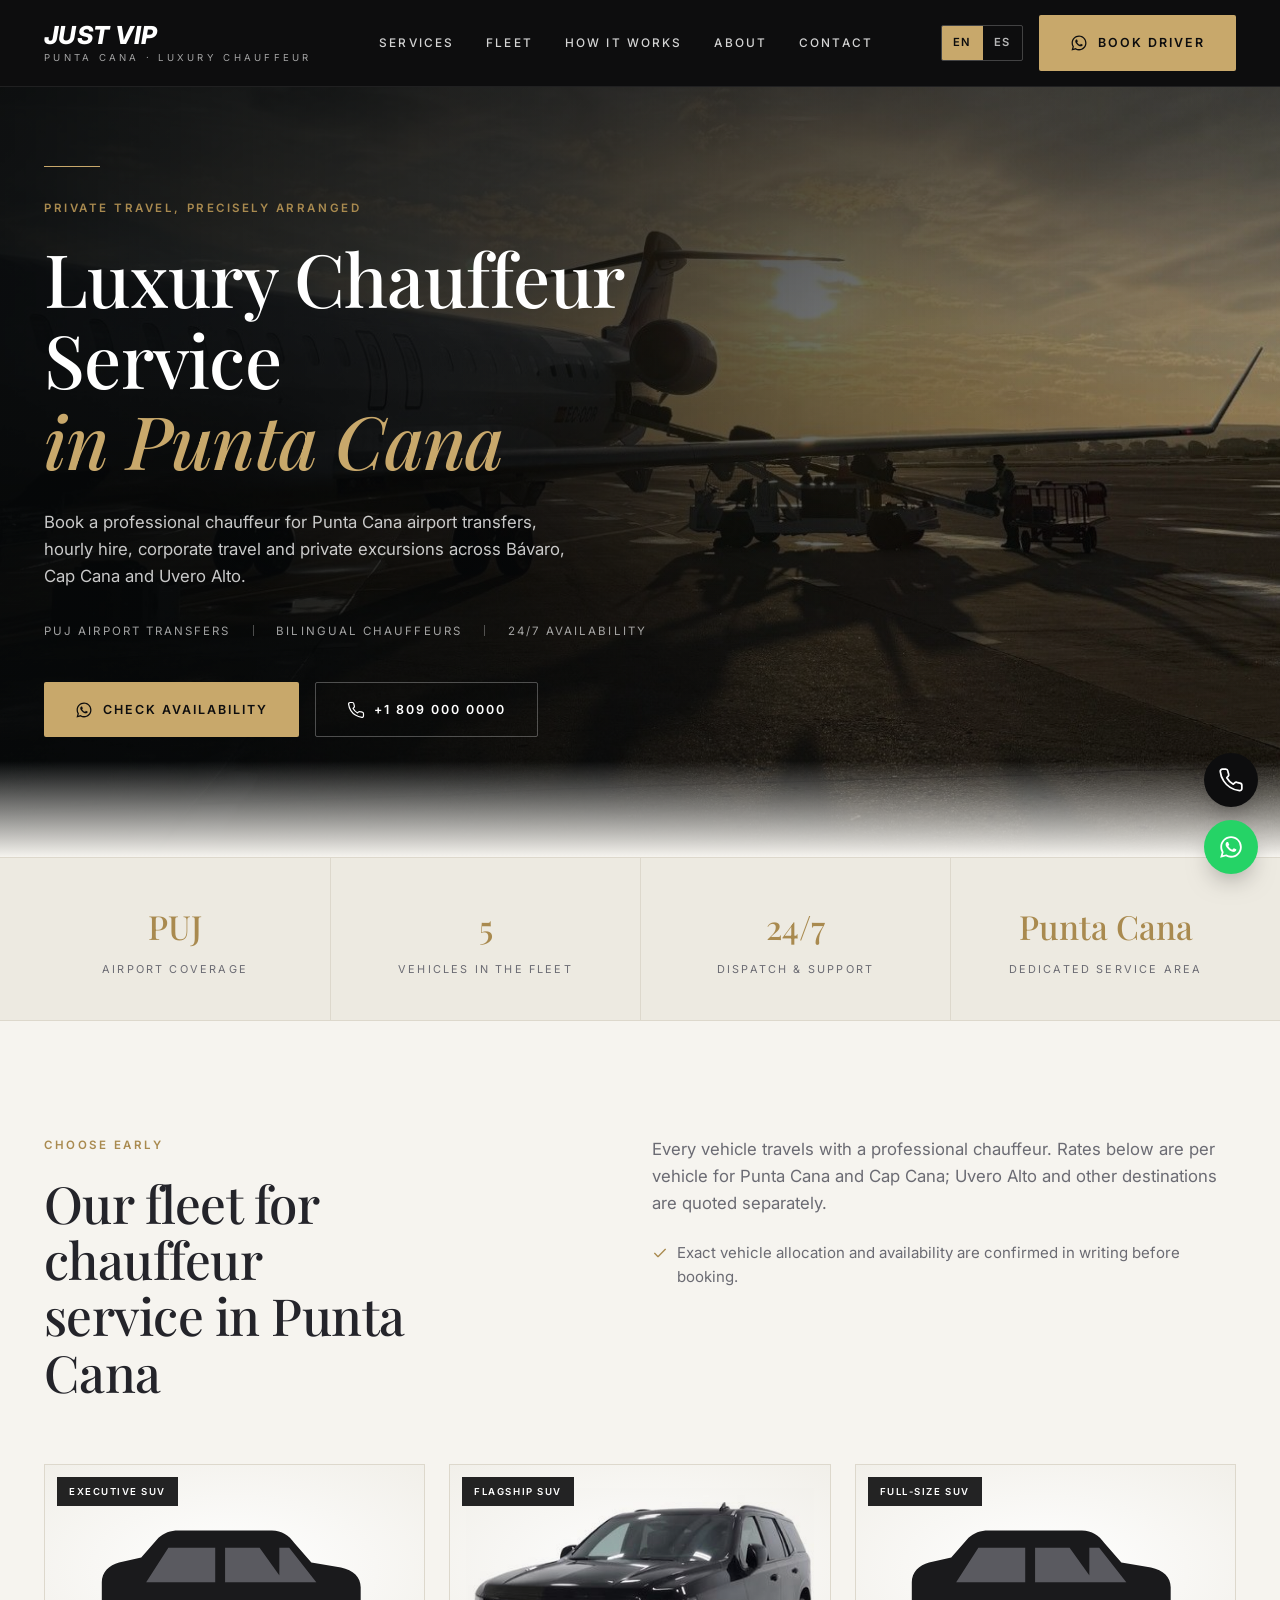
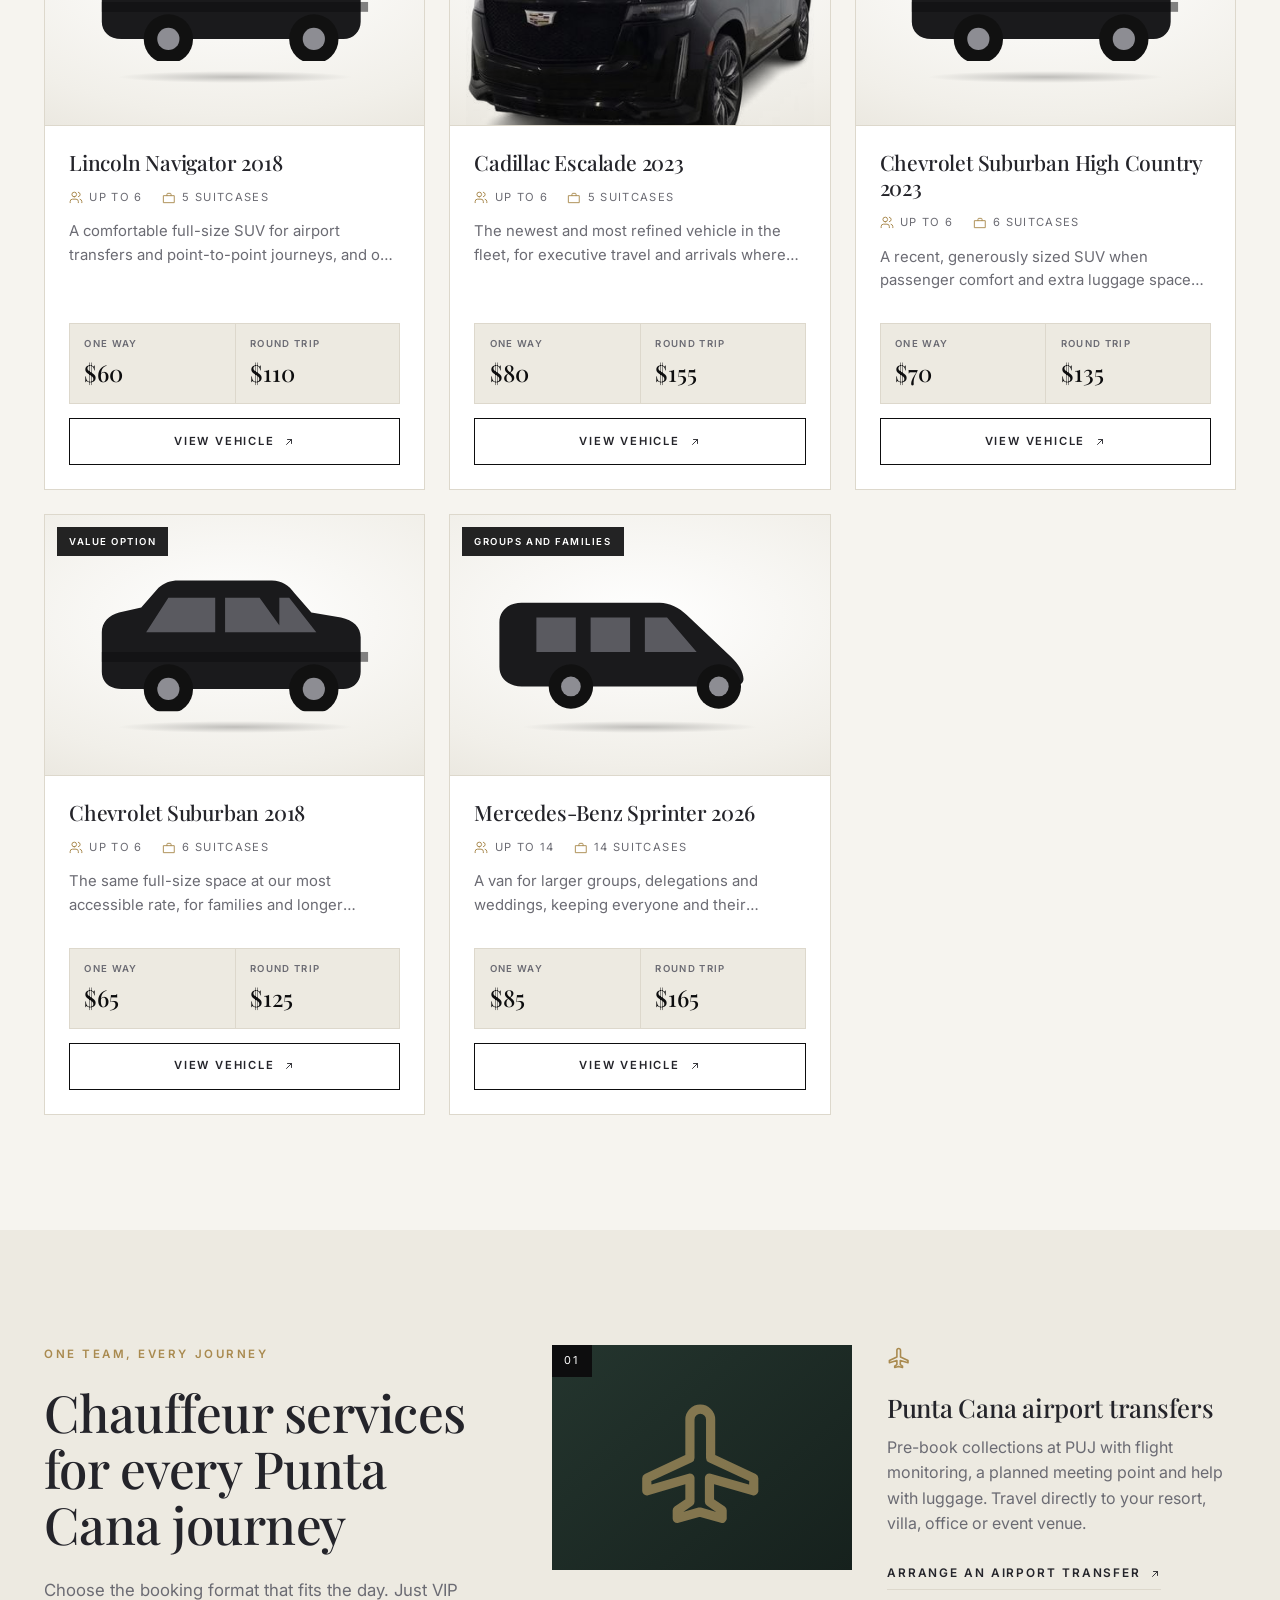
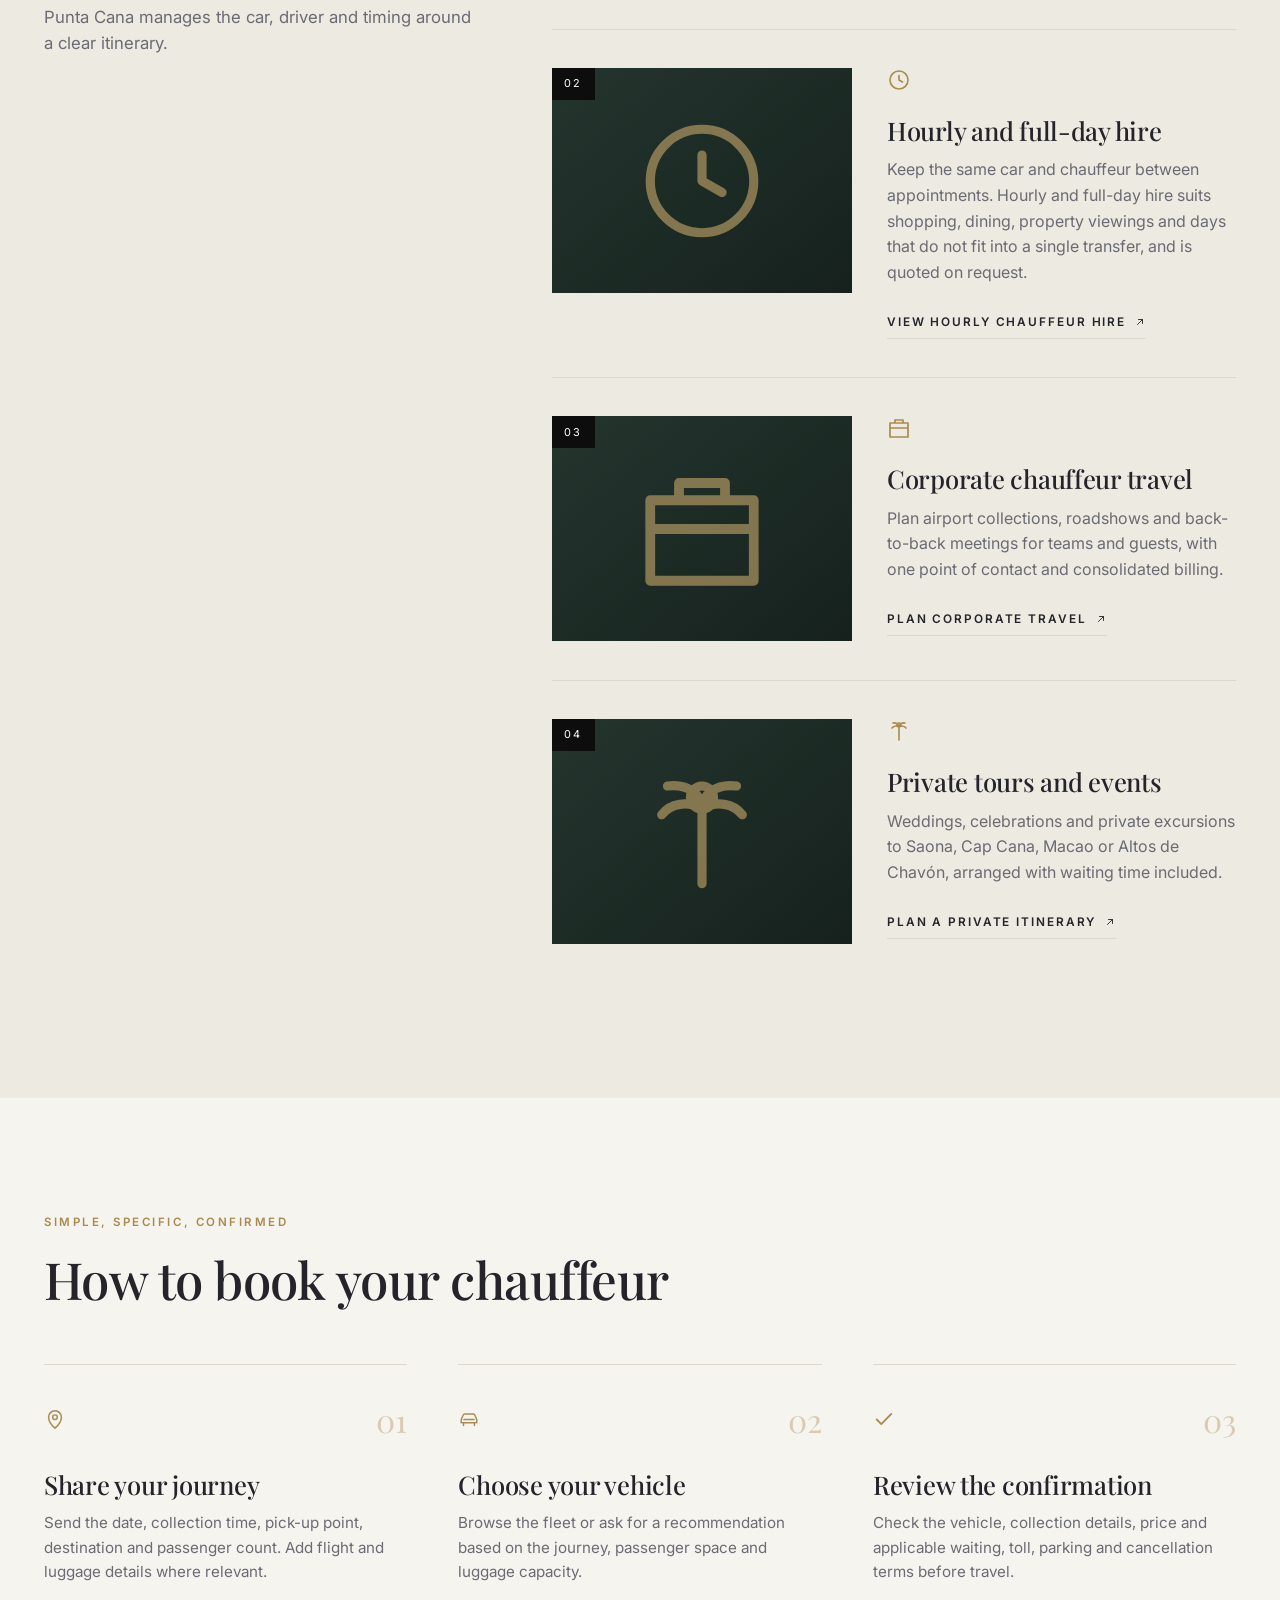
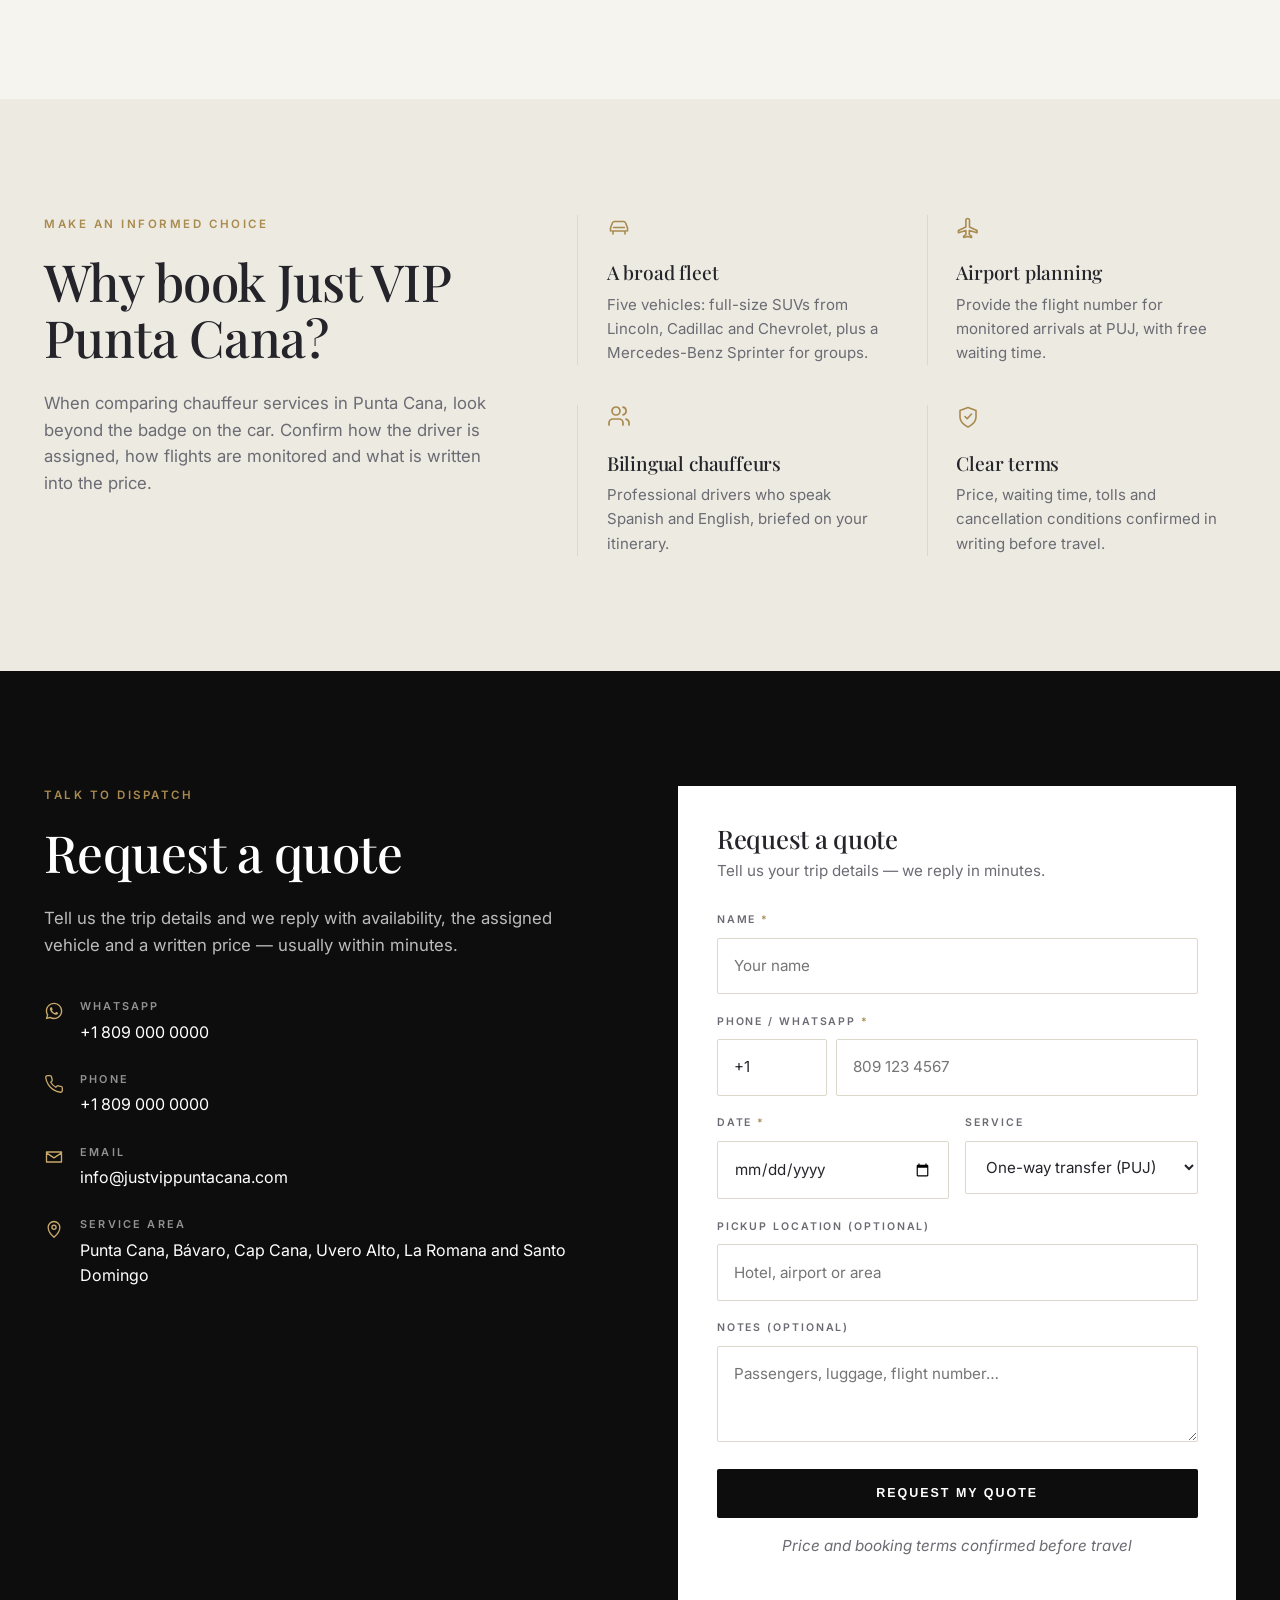
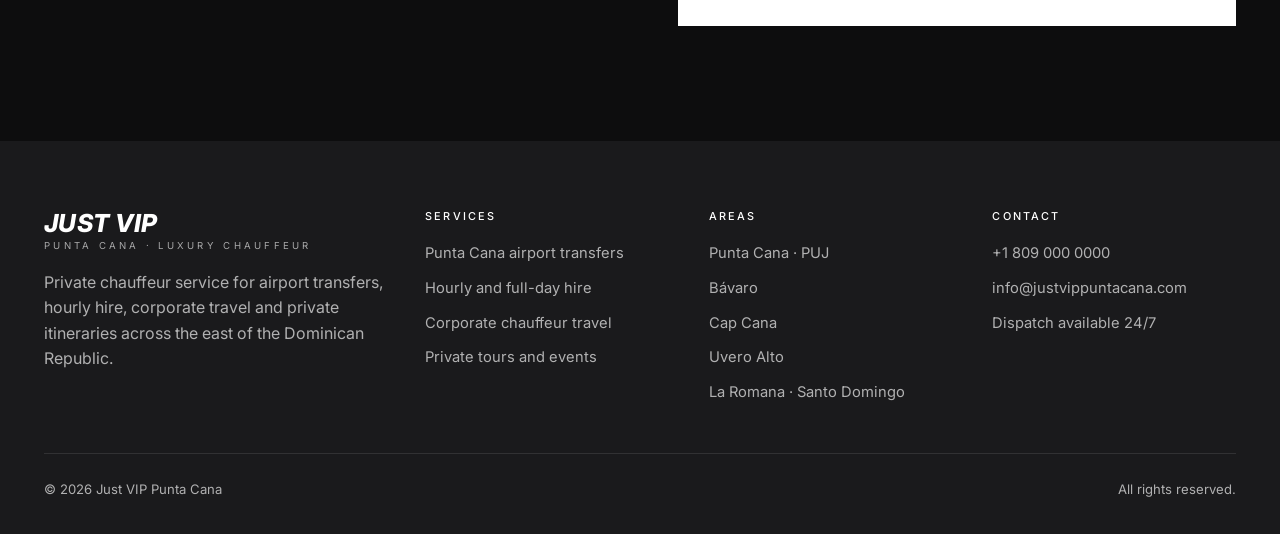
==== commit 463c1d6a: "Rebuild the fleet cards The cards buried the information a visitor actually decides on and looked in" ====
--- a/index.html
+++ b/index.html
@@ -155,7 +155,7 @@
       <div class="fleet-grid">
 <!-- FLEET:START -->
         <article class="card reveal">
-          <a href="fleet/lincoln-navigator-2018.html">
+          <a class="card-link" href="fleet/lincoln-navigator-2018.html">
             <div class="card-media">
               <span class="badge" data-i18n="fleet.c1.badge"></span>
               <svg class="veh" viewBox="0 0 120 54" aria-hidden="true"><use href="#i-suv"></use></svg>
@@ -166,16 +166,26 @@
                 <span><svg aria-hidden="true"><use href="#i-users"></use></svg><span data-i18n="fleet.c1.pax"></span></span>
                 <span><svg aria-hidden="true"><use href="#i-case"></use></svg><span data-i18n="fleet.c1.bags"></span></span>
               </div>
-              <p data-i18n="fleet.c1.text"></p>
-              <div class="card-foot">
-                <span class="price">$60 <small data-i18n="fleet.from"></small></span>
-                <span class="link-arrow"><span data-i18n="cta.view"></span><svg aria-hidden="true" width="12" height="12"><use href="#i-arrow"></use></svg></span>
-              </div>
+              <p class="card-text" data-i18n="fleet.c1.text"></p>
+              <div class="card-rates">
+                <div>
+                  <span data-i18n="veh.oneWay"></span>
+                  <b>$60</b>
+                </div>
+                <div>
+                  <span data-i18n="veh.roundTrip"></span>
+                  <b>$110</b>
+                </div>
+              </div>
+              <span class="card-cta">
+                <span data-i18n="cta.view"></span>
+                <svg aria-hidden="true" width="12" height="12"><use href="#i-arrow"></use></svg>
+              </span>
             </div>
           </a>
         </article>
         <article class="card reveal">
-          <a href="fleet/cadillac-escalade-2023.html">
+          <a class="card-link" href="fleet/cadillac-escalade-2023.html">
             <div class="card-media">
               <span class="badge" data-i18n="fleet.c2.badge"></span>
               <img class="veh-photo" src="assets/img/fleet/escalade-1-exterior-thumb.jpg" alt="Cadillac Escalade 2023 exterior" loading="lazy" decoding="async">
@@ -186,16 +196,26 @@
                 <span><svg aria-hidden="true"><use href="#i-users"></use></svg><span data-i18n="fleet.c2.pax"></span></span>
                 <span><svg aria-hidden="true"><use href="#i-case"></use></svg><span data-i18n="fleet.c2.bags"></span></span>
               </div>
-              <p data-i18n="fleet.c2.text"></p>
-              <div class="card-foot">
-                <span class="price">$80 <small data-i18n="fleet.from"></small></span>
-                <span class="link-arrow"><span data-i18n="cta.view"></span><svg aria-hidden="true" width="12" height="12"><use href="#i-arrow"></use></svg></span>
-              </div>
+              <p class="card-text" data-i18n="fleet.c2.text"></p>
+              <div class="card-rates">
+                <div>
+                  <span data-i18n="veh.oneWay"></span>
+                  <b>$80</b>
+                </div>
+                <div>
+                  <span data-i18n="veh.roundTrip"></span>
+                  <b>$155</b>
+                </div>
+              </div>
+              <span class="card-cta">
+                <span data-i18n="cta.view"></span>
+                <svg aria-hidden="true" width="12" height="12"><use href="#i-arrow"></use></svg>
+              </span>
             </div>
           </a>
         </article>
         <article class="card reveal">
-          <a href="fleet/chevrolet-suburban-high-country-2023.html">
+          <a class="card-link" href="fleet/chevrolet-suburban-high-country-2023.html">
             <div class="card-media">
               <span class="badge" data-i18n="fleet.c3.badge"></span>
               <svg class="veh" viewBox="0 0 120 54" aria-hidden="true"><use href="#i-suv"></use></svg>
@@ -206,16 +226,26 @@
                 <span><svg aria-hidden="true"><use href="#i-users"></use></svg><span data-i18n="fleet.c3.pax"></span></span>
                 <span><svg aria-hidden="true"><use href="#i-case"></use></svg><span data-i18n="fleet.c3.bags"></span></span>
               </div>
-              <p data-i18n="fleet.c3.text"></p>
-              <div class="card-foot">
-                <span class="price">$70 <small data-i18n="fleet.from"></small></span>
-                <span class="link-arrow"><span data-i18n="cta.view"></span><svg aria-hidden="true" width="12" height="12"><use href="#i-arrow"></use></svg></span>
-              </div>
+              <p class="card-text" data-i18n="fleet.c3.text"></p>
+              <div class="card-rates">
+                <div>
+                  <span data-i18n="veh.oneWay"></span>
+                  <b>$70</b>
+                </div>
+                <div>
+                  <span data-i18n="veh.roundTrip"></span>
+                  <b>$135</b>
+                </div>
+              </div>
+              <span class="card-cta">
+                <span data-i18n="cta.view"></span>
+                <svg aria-hidden="true" width="12" height="12"><use href="#i-arrow"></use></svg>
+              </span>
             </div>
           </a>
         </article>
         <article class="card reveal">
-          <a href="fleet/chevrolet-suburban-2018.html">
+          <a class="card-link" href="fleet/chevrolet-suburban-2018.html">
             <div class="card-media">
               <span class="badge" data-i18n="fleet.c4.badge"></span>
               <svg class="veh" viewBox="0 0 120 54" aria-hidden="true"><use href="#i-suv"></use></svg>
@@ -226,16 +256,26 @@
                 <span><svg aria-hidden="true"><use href="#i-users"></use></svg><span data-i18n="fleet.c4.pax"></span></span>
                 <span><svg aria-hidden="true"><use href="#i-case"></use></svg><span data-i18n="fleet.c4.bags"></span></span>
               </div>
-              <p data-i18n="fleet.c4.text"></p>
-              <div class="card-foot">
-                <span class="price">$65 <small data-i18n="fleet.from"></small></span>
-                <span class="link-arrow"><span data-i18n="cta.view"></span><svg aria-hidden="true" width="12" height="12"><use href="#i-arrow"></use></svg></span>
-              </div>
+              <p class="card-text" data-i18n="fleet.c4.text"></p>
+              <div class="card-rates">
+                <div>
+                  <span data-i18n="veh.oneWay"></span>
+                  <b>$65</b>
+                </div>
+                <div>
+                  <span data-i18n="veh.roundTrip"></span>
+                  <b>$125</b>
+                </div>
+              </div>
+              <span class="card-cta">
+                <span data-i18n="cta.view"></span>
+                <svg aria-hidden="true" width="12" height="12"><use href="#i-arrow"></use></svg>
+              </span>
             </div>
           </a>
         </article>
         <article class="card reveal">
-          <a href="fleet/mercedes-benz-sprinter-2026.html">
+          <a class="card-link" href="fleet/mercedes-benz-sprinter-2026.html">
             <div class="card-media">
               <span class="badge" data-i18n="fleet.c5.badge"></span>
               <svg class="veh" viewBox="0 0 120 54" aria-hidden="true"><use href="#i-van"></use></svg>
@@ -246,11 +286,21 @@
                 <span><svg aria-hidden="true"><use href="#i-users"></use></svg><span data-i18n="fleet.c5.pax"></span></span>
                 <span><svg aria-hidden="true"><use href="#i-case"></use></svg><span data-i18n="fleet.c5.bags"></span></span>
               </div>
-              <p data-i18n="fleet.c5.text"></p>
-              <div class="card-foot">
-                <span class="price">$85 <small data-i18n="fleet.from"></small></span>
-                <span class="link-arrow"><span data-i18n="cta.view"></span><svg aria-hidden="true" width="12" height="12"><use href="#i-arrow"></use></svg></span>
-              </div>
+              <p class="card-text" data-i18n="fleet.c5.text"></p>
+              <div class="card-rates">
+                <div>
+                  <span data-i18n="veh.oneWay"></span>
+                  <b>$85</b>
+                </div>
+                <div>
+                  <span data-i18n="veh.roundTrip"></span>
+                  <b>$165</b>
+                </div>
+              </div>
+              <span class="card-cta">
+                <span data-i18n="cta.view"></span>
+                <svg aria-hidden="true" width="12" height="12"><use href="#i-arrow"></use></svg>
+              </span>
             </div>
           </a>
         </article>
--- a/assets/css/styles.css
+++ b/assets/css/styles.css
@@ -288,50 +288,133 @@
 /* ---------- fleet ---------- */
 .fleet-grid { display: grid; grid-template-columns: repeat(3, 1fr); gap: 1.5rem; }
 .card {
+  position: relative;
   background: var(--white);
   border: 1px solid var(--line);
   display: flex;
   flex-direction: column;
-  transition: transform 0.35s var(--ease), box-shadow 0.35s var(--ease);
-}
-.card:hover { transform: translateY(-6px); box-shadow: 0 24px 50px -30px rgba(0, 0, 0, 0.45); }
+  transition: transform 0.35s var(--ease), box-shadow 0.35s var(--ease), border-color 0.35s var(--ease);
+}
+.card:hover {
+  transform: translateY(-6px);
+  border-color: #cfc7b4;
+  box-shadow: 0 26px 50px -30px rgba(0, 0, 0, 0.4);
+}
+.card-link { display: flex; flex-direction: column; height: 100%; }
+
+/* studio-style media: same near-white backdrop for photos and silhouettes */
 .card-media {
   position: relative;
-  aspect-ratio: 16 / 10;
-  background: linear-gradient(135deg, #e9e6df 0%, #d6d2c7 55%, #c9c4b6 100%);
+  aspect-ratio: 16 / 11;
+  background: radial-gradient(120% 90% at 50% 40%, #ffffff 0%, #f1efe9 62%, #e4e0d6 100%);
   display: grid;
   place-items: center;
   overflow: hidden;
-}
-.card-media .veh { width: 74%; opacity: 0.9; }
+  border-bottom: 1px solid var(--line);
+}
+/* soft contact shadow so the silhouettes sit on a surface */
+.card-media::after {
+  content: "";
+  position: absolute;
+  left: 50%;
+  bottom: 16%;
+  width: 62%;
+  height: 12px;
+  transform: translateX(-50%);
+  border-radius: 50%;
+  background: radial-gradient(closest-side, rgba(0, 0, 0, 0.22), transparent);
+}
+.card-media .veh { position: relative; z-index: 1; width: 78%; }
+.card-media .veh-photo {
+  position: relative;
+  z-index: 1;
+  width: 100%;
+  height: 100%;
+  object-fit: contain;
+  padding: 6% 4%;
+  mix-blend-mode: multiply;
+}
+
+
 .badge {
   position: absolute;
-  top: 14px;
-  left: 14px;
-  background: var(--white);
-  color: var(--ink);
-  font-size: 0.62rem;
+  z-index: 2;
+  top: 12px;
+  left: 12px;
+  background: rgba(13, 13, 14, 0.9);
+  color: var(--white);
+  font-size: 0.6rem;
   font-weight: 600;
-  letter-spacing: 0.18em;
-  text-transform: uppercase;
-  padding: 0.5rem 0.8rem;
-}
-.card-body { padding: 1.8rem; display: flex; flex-direction: column; gap: 1rem; flex: 1; }
-.specs { display: flex; gap: 1.4rem; font-size: 0.72rem; letter-spacing: 0.12em; text-transform: uppercase; color: var(--muted); }
-.specs span { display: inline-flex; align-items: center; gap: 0.4rem; }
+  letter-spacing: 0.16em;
+  text-transform: uppercase;
+  padding: 0.42rem 0.75rem;
+}
+
+.card-body {
+  padding: 1.5rem;
+  display: flex;
+  flex-direction: column;
+  gap: 0.85rem;
+  flex: 1;
+}
+.card-body h3 { font-size: 1.32rem; line-height: 1.2; }
+.specs {
+  display: flex;
+  flex-wrap: wrap;
+  gap: 0.4rem 1.2rem;
+  font-size: 0.7rem;
+  letter-spacing: 0.12em;
+  text-transform: uppercase;
+  color: var(--muted);
+}
+.specs span { display: inline-flex; align-items: center; gap: 0.4rem; white-space: nowrap; }
 .specs svg { width: 14px; height: 14px; color: var(--gold-deep); }
-.card-body p { color: var(--muted); font-size: 0.95rem; }
-.card-foot {
+.card-text {
+  color: var(--muted);
+  font-size: 0.93rem;
+  /* two lines keeps every card in a row the same height */
+  display: -webkit-box;
+  -webkit-line-clamp: 2;
+  -webkit-box-orient: vertical;
+  overflow: hidden;
+}
+
+/* the decision information: both rates, side by side */
+.card-rates {
   margin-top: auto;
-  padding-top: 1.2rem;
-  border-top: 1px solid var(--line);
-  display: flex;
-  align-items: baseline;
-  justify-content: space-between;
-  gap: 1rem;
-}
-.price { font-family: var(--serif); font-size: 1.5rem; color: var(--ink); }
-.price small { font-family: var(--sans); font-size: 0.72rem; letter-spacing: 0.1em; color: var(--muted); text-transform: uppercase; }
+  display: grid;
+  grid-template-columns: 1fr 1fr;
+  border: 1px solid var(--line);
+  background: var(--bone-dim);
+}
+.card-rates > div { padding: 0.75rem 0.9rem; }
+.card-rates > div + div { border-left: 1px solid var(--line); }
+.card-rates span {
+  display: block;
+  font-size: 0.6rem;
+  font-weight: 600;
+  letter-spacing: 0.14em;
+  text-transform: uppercase;
+  color: var(--muted);
+  margin-bottom: 0.2rem;
+}
+.card-rates b { font-family: var(--serif); font-size: 1.45rem; font-weight: 500; color: var(--ink); }
+.card-rates .ask { font-family: var(--sans); font-size: 0.82rem; font-style: italic; color: var(--muted); }
+
+.card-cta {
+  display: flex;
+  align-items: center;
+  justify-content: center;
+  gap: 0.55rem;
+  padding: 0.85rem 1rem;
+  border: 1px solid var(--ink);
+  font-size: 0.7rem;
+  font-weight: 600;
+  letter-spacing: 0.16em;
+  text-transform: uppercase;
+  transition: background 0.3s var(--ease), color 0.3s var(--ease), border-color 0.3s var(--ease);
+}
+.card:hover .card-cta { background: var(--ink); color: var(--white); border-color: var(--ink); }
 
 /* ---------- services ---------- */
 .services-layout { display: grid; grid-template-columns: 0.85fr 1.35fr; gap: clamp(2rem, 6vw, 5rem); align-items: start; }
@@ -573,9 +656,10 @@
   align-items: start;
   padding-bottom: clamp(48px, 7vw, 90px);
 }
+.veh-layout > * { min-width: 0; }
 
 /* gallery */
-.gallery { position: relative; }
+.gallery { position: relative; min-width: 0; }
 .gallery-stage {
   position: relative;
   aspect-ratio: 4 / 3;
@@ -638,7 +722,15 @@
 .gallery-nav--prev { left: 14px; }
 .gallery-nav--next { right: 14px; }
 .gallery-nav--next svg { transform: rotate(180deg); }
-.thumbs { display: flex; gap: 0.8rem; margin-top: 0.9rem; }
+.thumbs {
+  display: flex;
+  gap: 0.8rem;
+  margin-top: 0.9rem;
+  overflow-x: auto;
+  scrollbar-width: none;
+  -webkit-overflow-scrolling: touch;
+}
+.thumbs::-webkit-scrollbar { display: none; }
 .thumb {
   flex: 0 0 116px;
   aspect-ratio: 4 / 3;
@@ -752,7 +844,7 @@
   .glance-grid { grid-template-columns: 1fr; }
   .glance-grid div { border-left: 0; }
   .veh-facts .sep { display: none; }
-  .thumb { flex-basis: 84px; }
+  .thumb { flex-basis: 76px; }
 }
 
 @media (max-width: 420px) {
@@ -800,3 +892,42 @@
   .rate-table tbody th { font-size: 0.88rem; }
   .rate { font-size: 1.2rem; }
 }
+
+/* ==========================================================================
+   Phones: the fleet becomes a horizontal swipe carousel
+   ========================================================================== */
+@media (max-width: 700px) {
+  .fleet-grid,
+  .fleet-grid--two {
+    display: flex;
+    grid-template-columns: none;
+    gap: 1rem;
+    /* bleed past the .wrap gutter so cards can run to the screen edge */
+    margin-inline: -24px;
+    padding: 4px 24px 1.25rem;
+    overflow-x: auto;
+    scroll-snap-type: x mandatory;
+    scroll-padding-left: 24px;
+    scrollbar-width: none;
+    -webkit-overflow-scrolling: touch;
+    overscroll-behavior-x: contain;
+  }
+  .fleet-grid::-webkit-scrollbar,
+  .fleet-grid--two::-webkit-scrollbar { display: none; }
+
+  /* the sliver of the next card is what says "swipe" */
+  .fleet-grid .card,
+  .fleet-grid--two .card {
+    flex: 0 0 78%;
+    max-width: 320px;
+    scroll-snap-align: start;
+  }
+  .card:hover { transform: none; box-shadow: none; }
+  .card-body { padding: 1.4rem; gap: 0.8rem; }
+  .card-body h3 { font-size: 1.2rem; }
+  .specs { flex-wrap: wrap; gap: 0.4rem 1rem; }
+  .specs span { white-space: nowrap; }
+  .card-rates > div { padding: 0.65rem 0.75rem; }
+  .card-rates b { font-size: 1.3rem; }
+  .card-cta { background: var(--ink); color: var(--white); }
+}
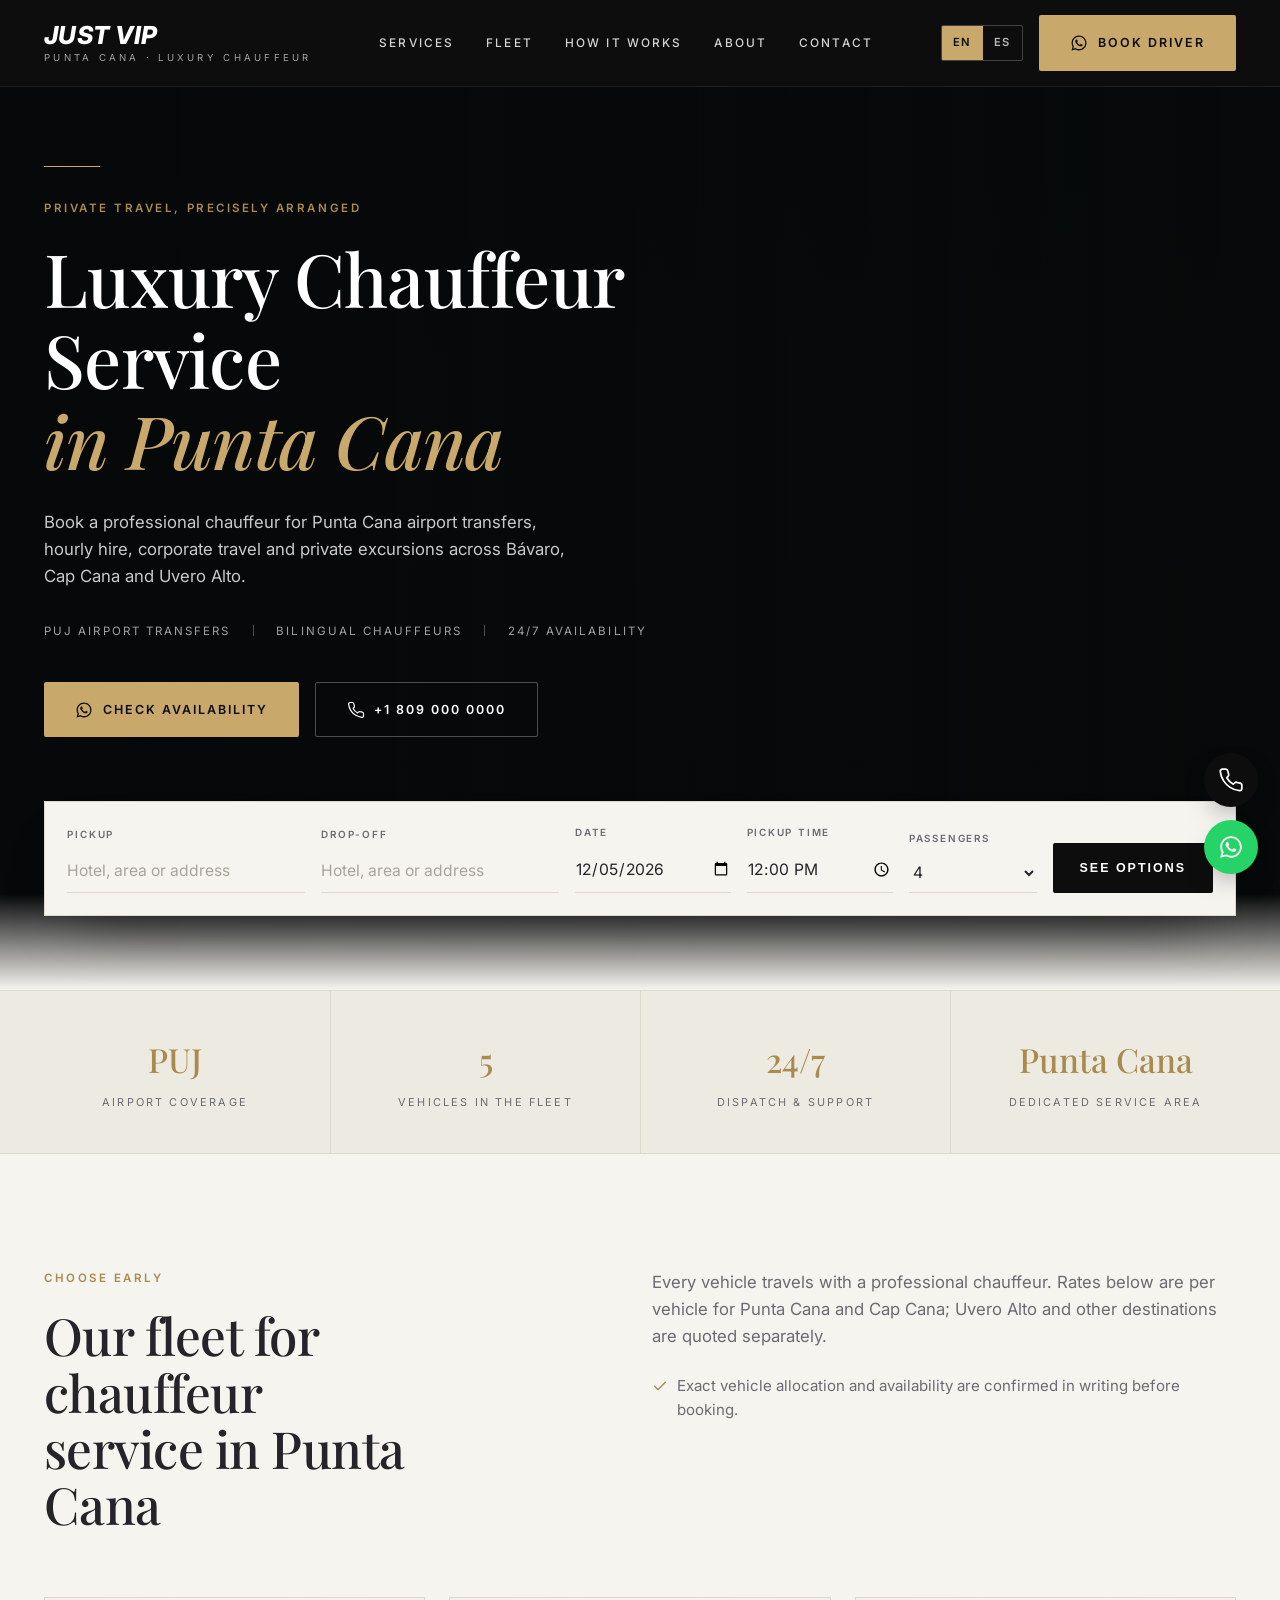
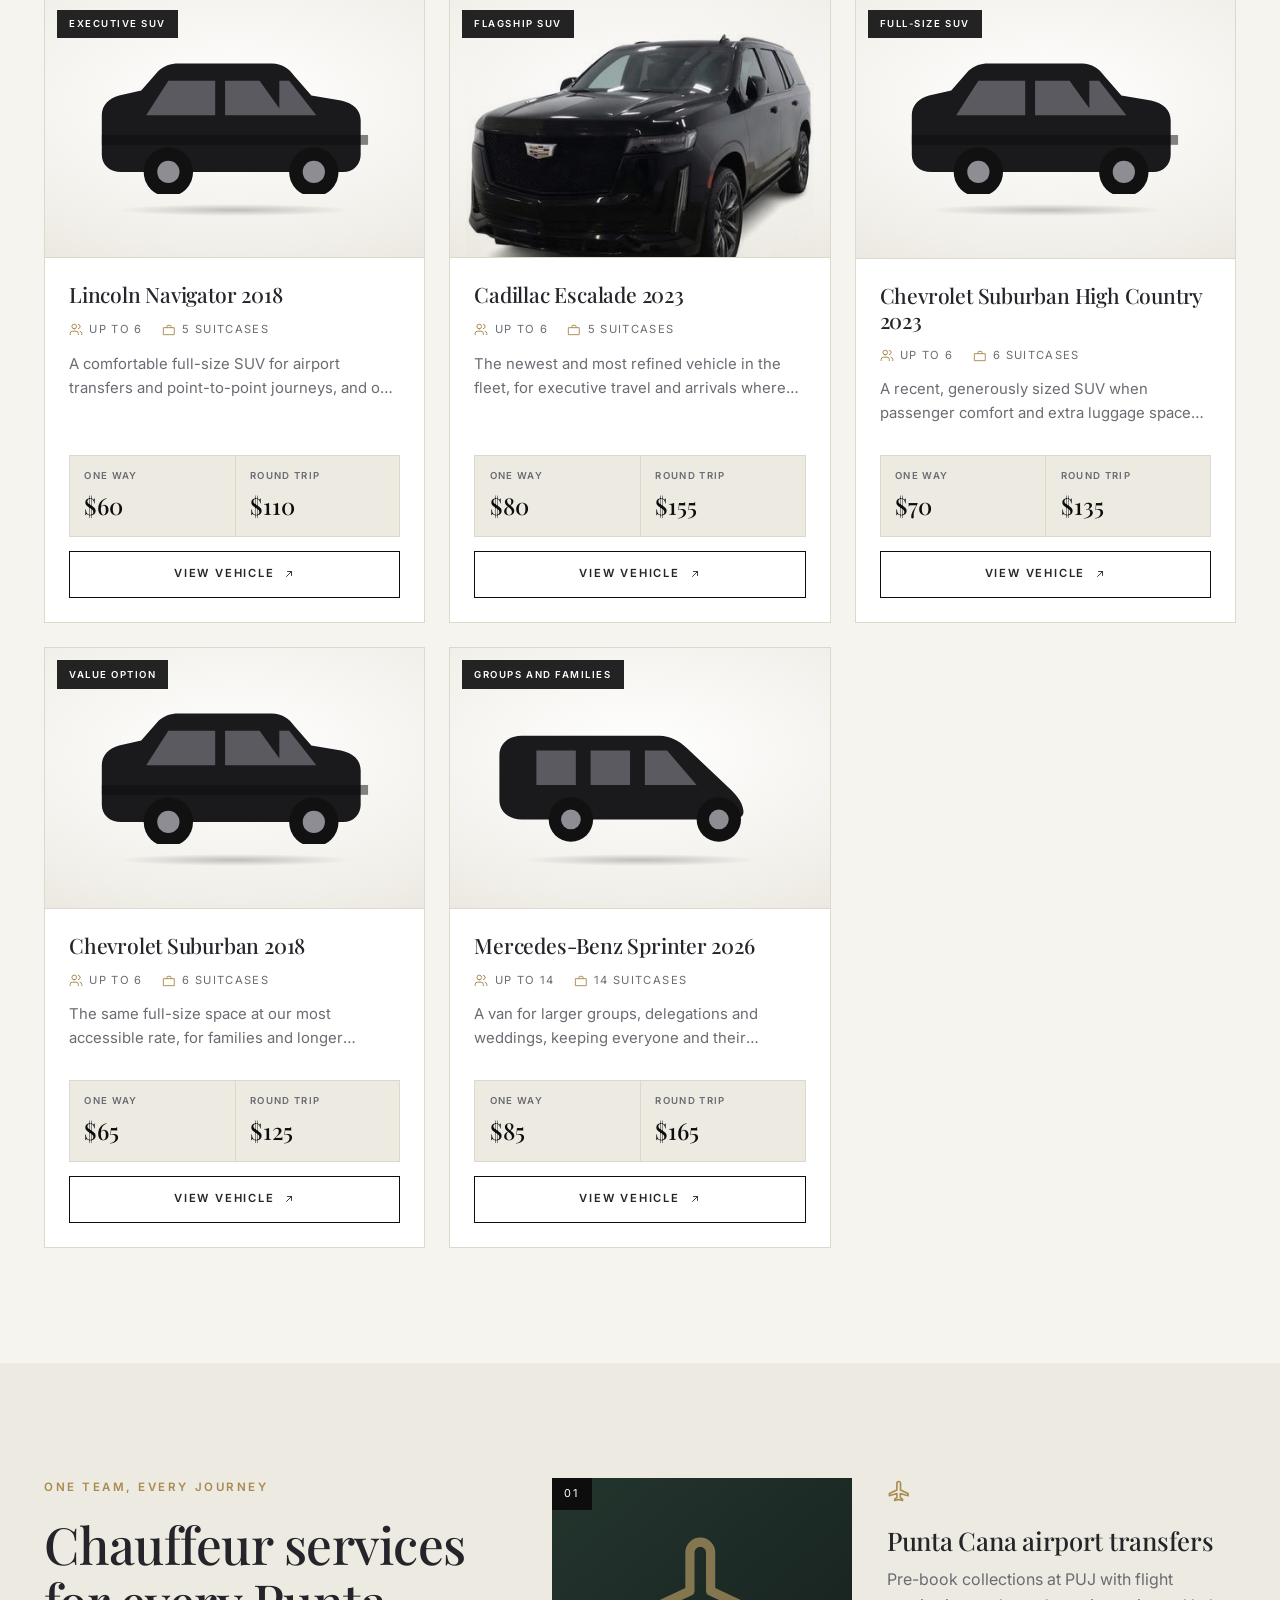
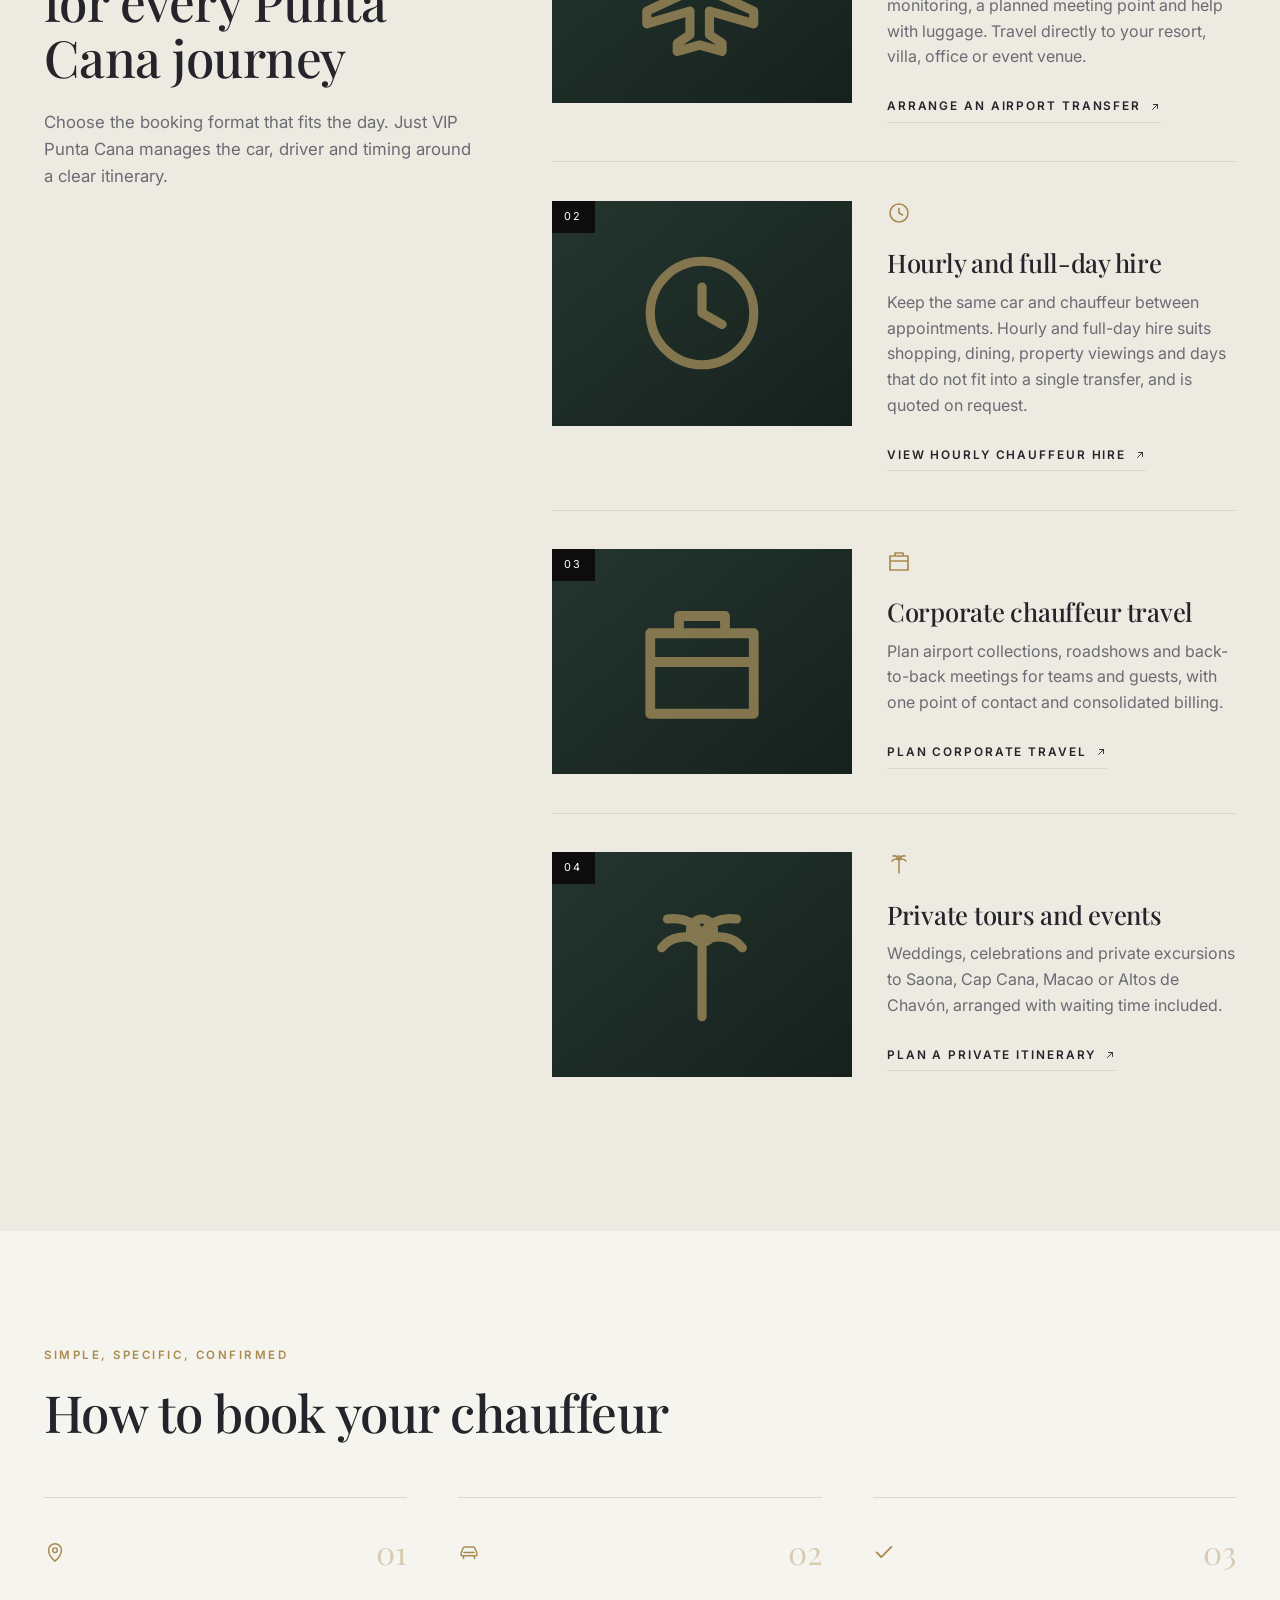
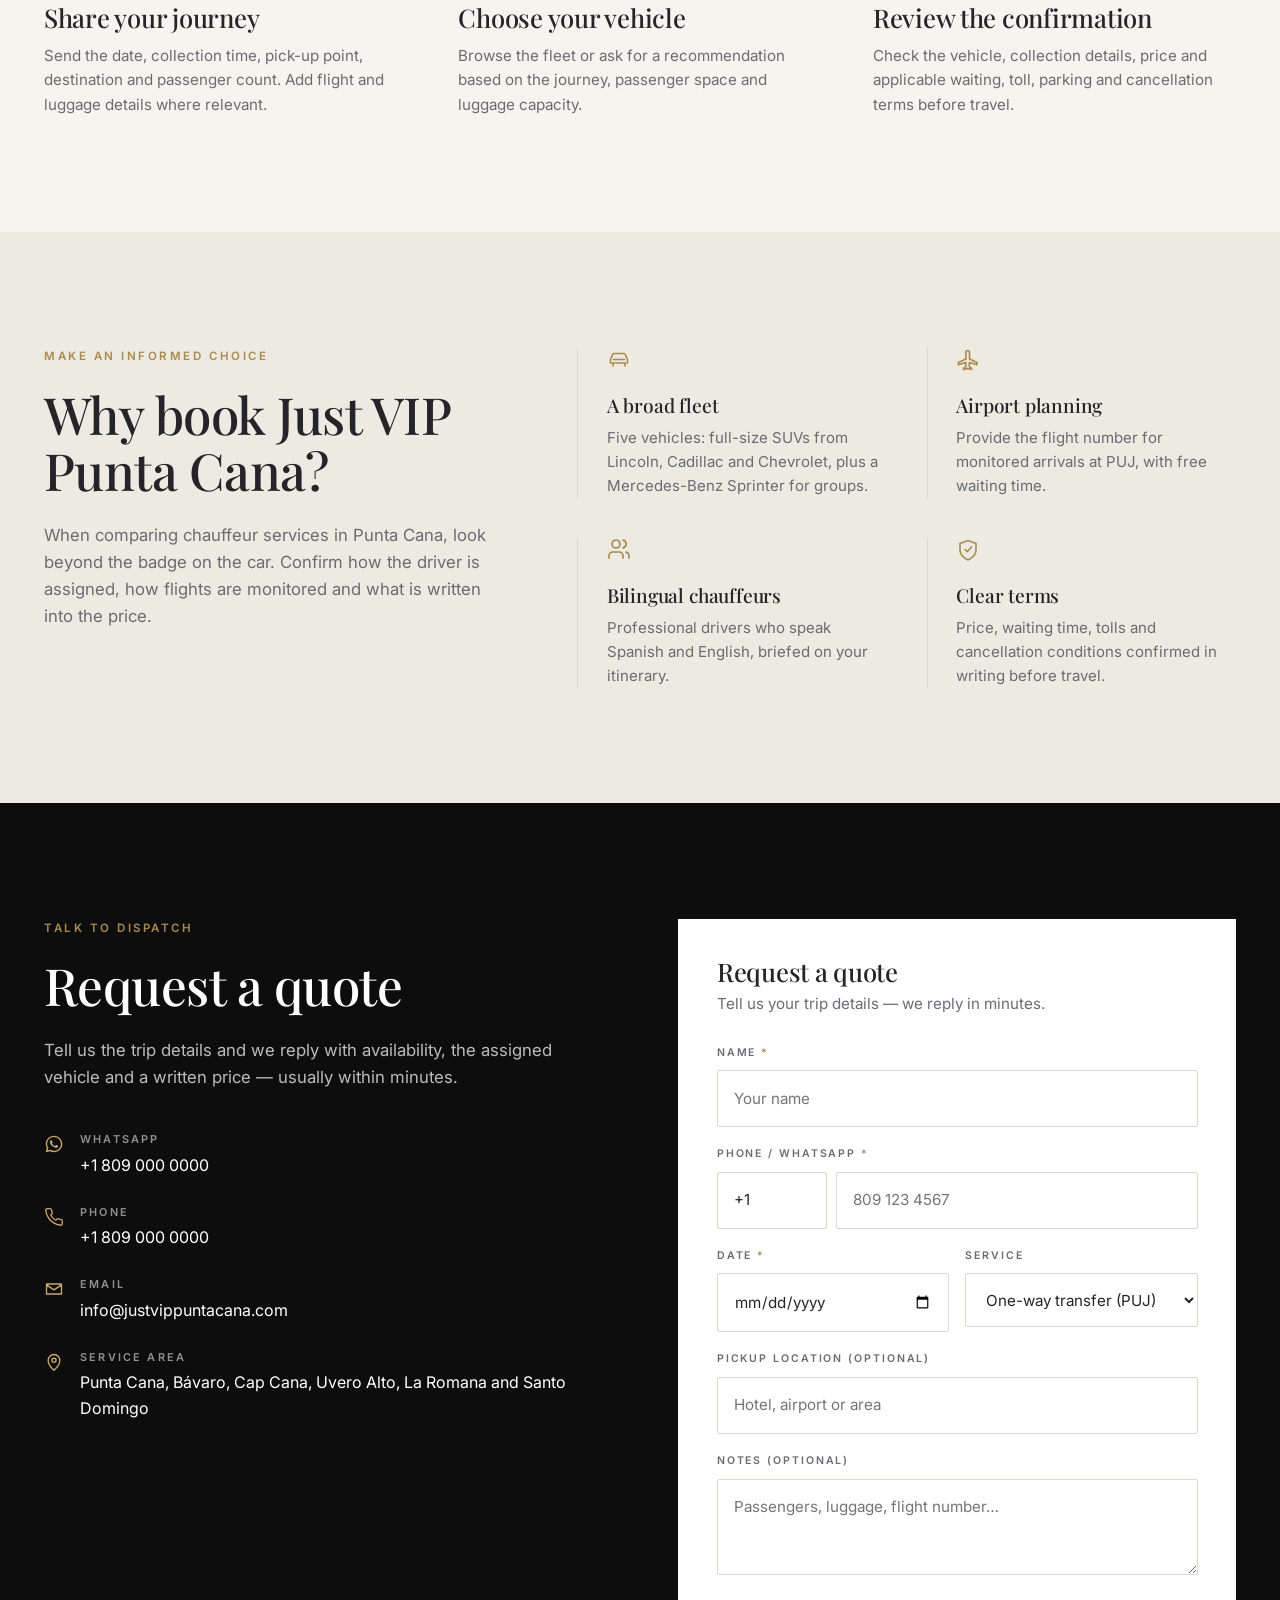
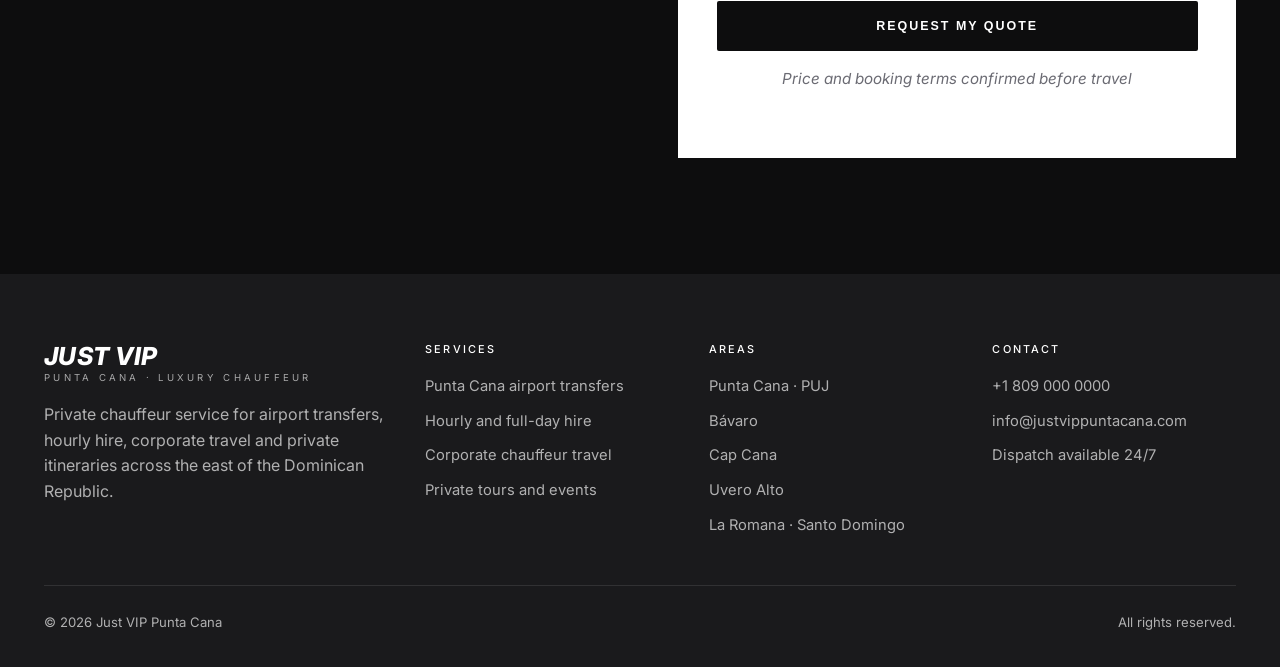
==== commit d89072b4: "Add a trip search to the hero as the main way to book Replaces "fill in a long form at the bottom of" ====
--- a/index.html
+++ b/index.html
@@ -122,6 +122,51 @@
           </a>
         </div>
       </div>
+
+      <!-- trip search: the main way in -->
+      <form class="booking" id="booking" novalidate>
+        <div class="booking-fields">
+          <label class="bk-field">
+            <span data-i18n="book.pickup">Pickup</span>
+            <input id="bk-from" name="from" type="text" list="bk-places" autocomplete="off"
+                   data-i18n-placeholder="book.placePh" placeholder="Hotel, area or address" required>
+          </label>
+          <label class="bk-field">
+            <span data-i18n="book.dropoff">Drop-off</span>
+            <input id="bk-to" name="to" type="text" list="bk-places" autocomplete="off"
+                   data-i18n-placeholder="book.placePh" placeholder="Hotel, area or address" required>
+          </label>
+          <label class="bk-field bk-field--xs">
+            <span data-i18n="book.date">Date</span>
+            <input id="bk-date" name="date" type="date" required>
+          </label>
+          <label class="bk-field bk-field--xs">
+            <span data-i18n="book.time">Pickup time</span>
+            <input id="bk-time" name="time" type="time" value="12:00">
+          </label>
+          <label class="bk-field bk-field--xs">
+            <span data-i18n="book.pax">Passengers</span>
+            <select id="bk-pax" name="pax">
+              <option value="1">1</option><option value="2">2</option><option value="3">3</option>
+              <option value="4" selected>4</option><option value="5">5</option><option value="6">6</option>
+              <option value="8">8</option><option value="10">10</option><option value="12">12</option>
+              <option value="14">14</option>
+            </select>
+          </label>
+          <button class="btn btn--dark bk-submit" type="submit" data-i18n="book.cta">See options</button>
+        </div>
+        <p class="bk-error" id="bk-error" role="alert"></p>
+      </form>
+
+      <datalist id="bk-places">
+        <option value="Punta Cana International Airport (PUJ)"></option>
+        <option value="Bávaro"></option>
+        <option value="Cap Cana"></option>
+        <option value="Uvero Alto"></option>
+        <option value="Punta Cana Village"></option>
+        <option value="La Romana"></option>
+        <option value="Santo Domingo"></option>
+      </datalist>
     </div>
   </section>
 
@@ -141,10 +186,10 @@
       <div class="section-head reveal">
         <div>
           <p class="eyebrow" data-i18n="fleet.eyebrow">Choose early</p>
-          <h2 data-i18n="fleet.title">Selected cars for a chauffeur service in Punta Cana</h2>
+          <h2 id="fleet-title" data-i18n="fleet.title">Selected cars for a chauffeur service in Punta Cana</h2>
         </div>
         <div>
-          <p class="lede" data-i18n="fleet.lede">Start with the kind of journey you are planning. These fleet options cover executive travel, larger vehicles and family or group bookings without making you search the full fleet first.</p>
+          <p class="lede" id="fleet-lede" data-i18n="fleet.lede">Start with the kind of journey you are planning. These fleet options cover executive travel, larger vehicles and family or group bookings without making you search the full fleet first.</p>
           <p class="note">
             <svg aria-hidden="true"><use href="#i-check"></use></svg>
             <span data-i18n="fleet.note">Exact vehicle allocation and availability are confirmed in writing before booking.</span>
@@ -152,9 +197,20 @@
         </div>
       </div>
 
+      <div class="trip-bar" id="trip-bar" hidden>
+        <div class="trip-route">
+          <svg aria-hidden="true"><use href="#i-pin"></use></svg>
+          <span><b id="trip-from"></b> <span class="arrow">&rarr;</span> <b id="trip-to"></b></span>
+        </div>
+        <div class="trip-meta" id="trip-meta"></div>
+        <button class="trip-edit" type="button" id="trip-edit" data-i18n="book.change">Change search</button>
+      </div>
+
+      <p class="trip-empty" id="trip-empty" hidden data-i18n="book.noneFit">No vehicle in the fleet seats that many passengers — message us and we will arrange two vehicles.</p>
+
       <div class="fleet-grid">
 <!-- FLEET:START -->
-        <article class="card reveal">
+        <article class="card reveal" data-seats="6">
           <a class="card-link" href="fleet/lincoln-navigator-2018.html">
             <div class="card-media">
               <span class="badge" data-i18n="fleet.c1.badge"></span>
@@ -184,7 +240,7 @@
             </div>
           </a>
         </article>
-        <article class="card reveal">
+        <article class="card reveal" data-seats="6">
           <a class="card-link" href="fleet/cadillac-escalade-2023.html">
             <div class="card-media">
               <span class="badge" data-i18n="fleet.c2.badge"></span>
@@ -214,7 +270,7 @@
             </div>
           </a>
         </article>
-        <article class="card reveal">
+        <article class="card reveal" data-seats="6">
           <a class="card-link" href="fleet/chevrolet-suburban-high-country-2023.html">
             <div class="card-media">
               <span class="badge" data-i18n="fleet.c3.badge"></span>
@@ -244,7 +300,7 @@
             </div>
           </a>
         </article>
-        <article class="card reveal">
+        <article class="card reveal" data-seats="6">
           <a class="card-link" href="fleet/chevrolet-suburban-2018.html">
             <div class="card-media">
               <span class="badge" data-i18n="fleet.c4.badge"></span>
@@ -274,7 +330,7 @@
             </div>
           </a>
         </article>
-        <article class="card reveal">
+        <article class="card reveal" data-seats="14">
           <a class="card-link" href="fleet/mercedes-benz-sprinter-2026.html">
             <div class="card-media">
               <span class="badge" data-i18n="fleet.c5.badge"></span>
--- a/assets/css/styles.css
+++ b/assets/css/styles.css
@@ -931,3 +931,115 @@
   .card-rates b { font-size: 1.3rem; }
   .card-cta { background: var(--ink); color: var(--white); }
 }
+
+/* ==========================================================================
+   Trip search — the main way into a booking
+   ========================================================================== */
+/* class-based display rules beat the UA [hidden] rule, so be explicit */
+.card[hidden],
+.trip-bar[hidden],
+.trip-empty[hidden] { display: none; }
+.booking {
+  position: relative;
+  z-index: 4;
+  margin-top: clamp(2.5rem, 5vw, 4rem);
+  margin-bottom: -46px;
+  background: var(--bone);
+  border: 1px solid var(--line);
+  box-shadow: 0 30px 60px -34px rgba(0, 0, 0, 0.55);
+  padding: 1.4rem;
+  color: var(--text);
+}
+.booking-fields {
+  display: grid;
+  grid-template-columns: 1.3fr 1.3fr 0.85fr 0.8fr 0.7fr auto;
+  gap: 1rem;
+  align-items: end;
+}
+.bk-field { display: flex; flex-direction: column; gap: 0.45rem; min-width: 0; }
+.bk-field > span {
+  font-size: 0.62rem;
+  font-weight: 600;
+  letter-spacing: 0.18em;
+  text-transform: uppercase;
+  color: var(--muted);
+}
+.bk-field input,
+.bk-field select {
+  width: 100%;
+  font: inherit;
+  font-size: 0.98rem;
+  color: var(--text);
+  background: none;
+  border: 0;
+  border-bottom: 1px solid var(--line);
+  border-radius: 0;
+  padding: 0.5rem 0 0.55rem;
+  transition: border-color 0.25s var(--ease);
+}
+.bk-field input::placeholder { color: #a8a49a; }
+.bk-field input:focus,
+.bk-field select:focus { outline: none; border-bottom-color: var(--gold); }
+.bk-submit { white-space: nowrap; padding-inline: 1.6rem; }
+.bk-error { color: #a4442f; font-size: 0.88rem; margin: 0.9rem 0 0; }
+.bk-error:empty { display: none; }
+
+/* summary of the search, above the results */
+.trip-bar {
+  display: flex;
+  flex-wrap: wrap;
+  align-items: center;
+  gap: 0.8rem 1.6rem;
+  padding: 1rem 1.3rem;
+  margin-bottom: 1.5rem;
+  background: var(--ink);
+  color: var(--white);
+}
+.trip-route { display: flex; align-items: center; gap: 0.6rem; font-size: 1rem; }
+.trip-route svg { width: 18px; height: 18px; color: var(--gold); flex: none; }
+.trip-route .arrow { color: var(--gold); margin: 0 0.2rem; }
+.trip-meta {
+  font-size: 0.72rem;
+  letter-spacing: 0.14em;
+  text-transform: uppercase;
+  color: rgba(255, 255, 255, 0.66);
+}
+.trip-edit {
+  margin-left: auto;
+  background: none;
+  border: 1px solid rgba(255, 255, 255, 0.3);
+  color: var(--white);
+  font: inherit;
+  font-size: 0.68rem;
+  font-weight: 600;
+  letter-spacing: 0.14em;
+  text-transform: uppercase;
+  padding: 0.6rem 1rem;
+  cursor: pointer;
+  transition: border-color 0.25s var(--ease), color 0.25s var(--ease);
+}
+.trip-edit:hover { border-color: var(--gold); color: var(--gold); }
+.trip-empty {
+  padding: 1.2rem 1.3rem;
+  border: 1px solid var(--line);
+  background: var(--white);
+  color: var(--muted);
+}
+
+@media (max-width: 1024px) {
+  .booking-fields { grid-template-columns: 1fr 1fr; }
+  .bk-submit { grid-column: 1 / -1; width: 100%; }
+}
+
+@media (max-width: 700px) {
+  .booking {
+    margin-bottom: -36px;
+    padding: 1.2rem;
+  }
+  .booking-fields { grid-template-columns: 1fr 1fr; gap: 0.9rem; }
+  .bk-field:nth-child(1),
+  .bk-field:nth-child(2),
+  .bk-field:nth-child(5) { grid-column: 1 / -1; }
+  .trip-bar { padding: 0.9rem 1rem; }
+  .trip-edit { margin-left: 0; width: 100%; text-align: center; }
+}
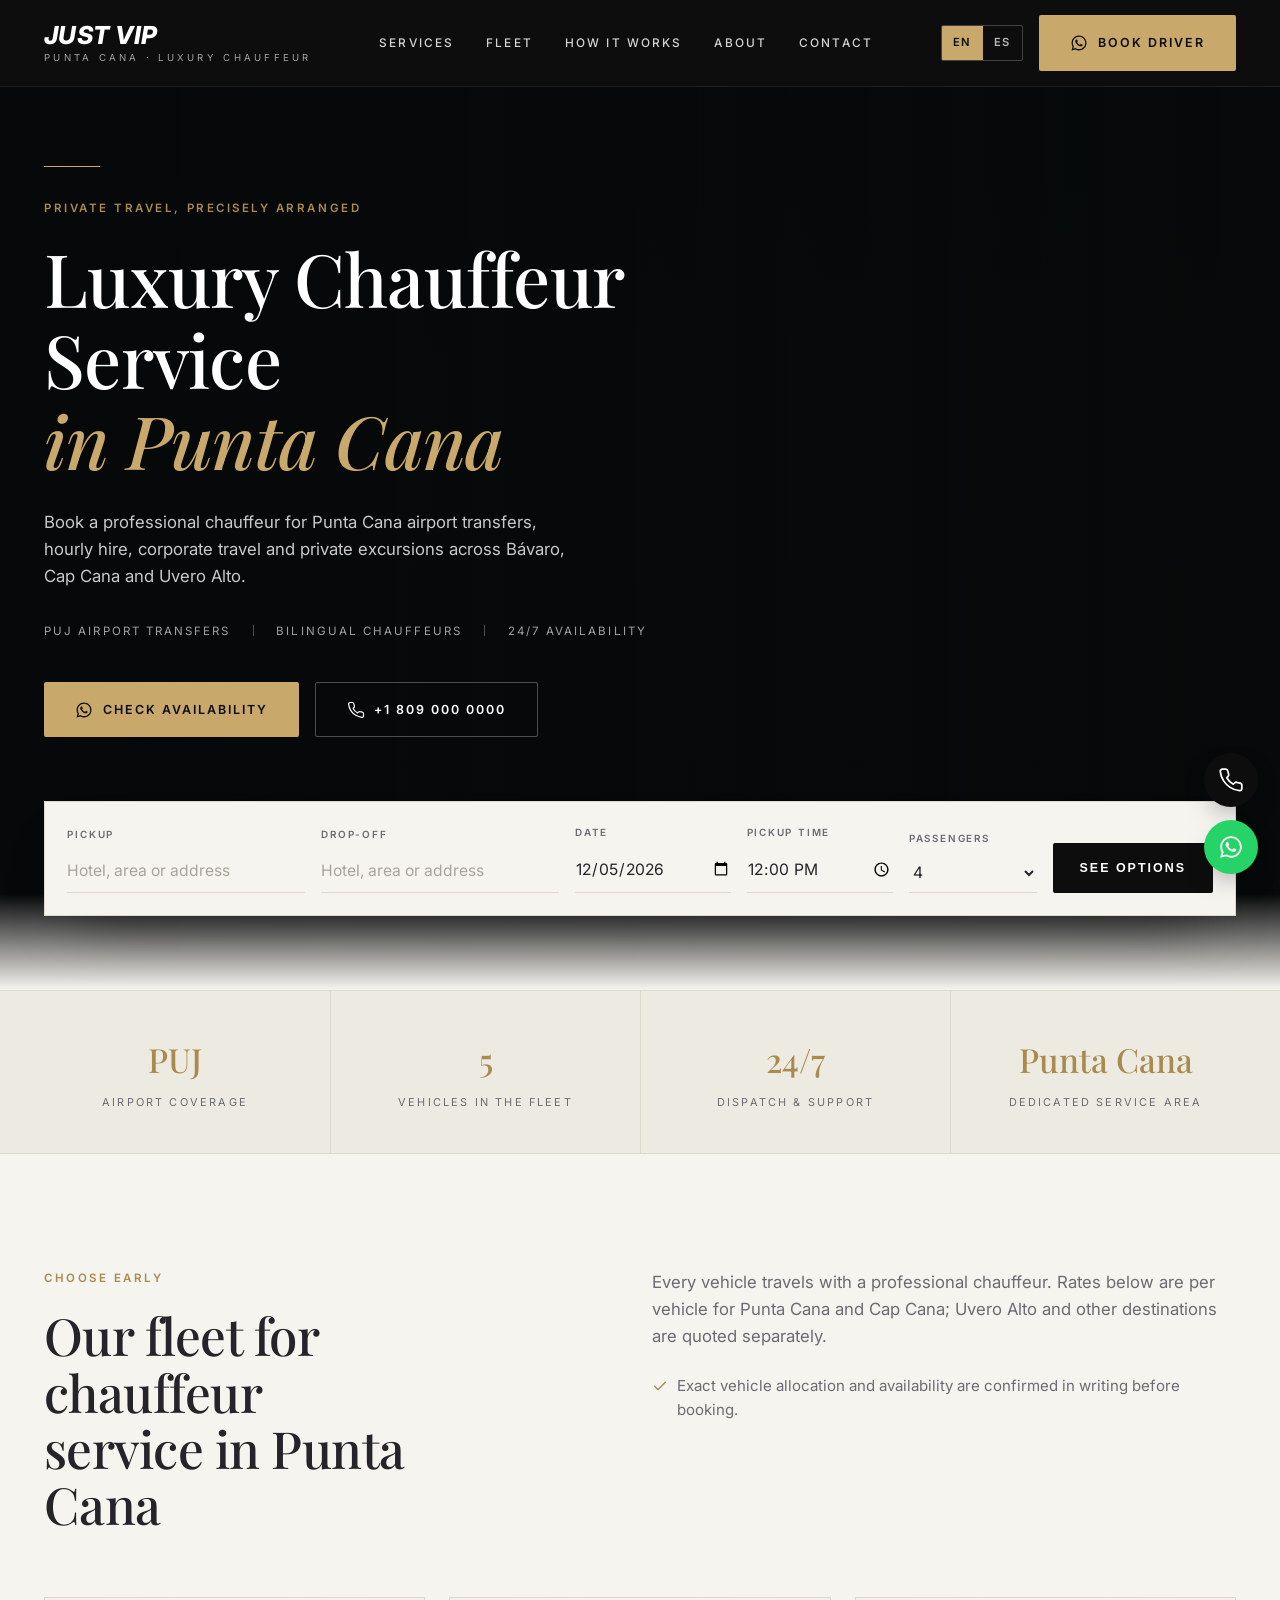
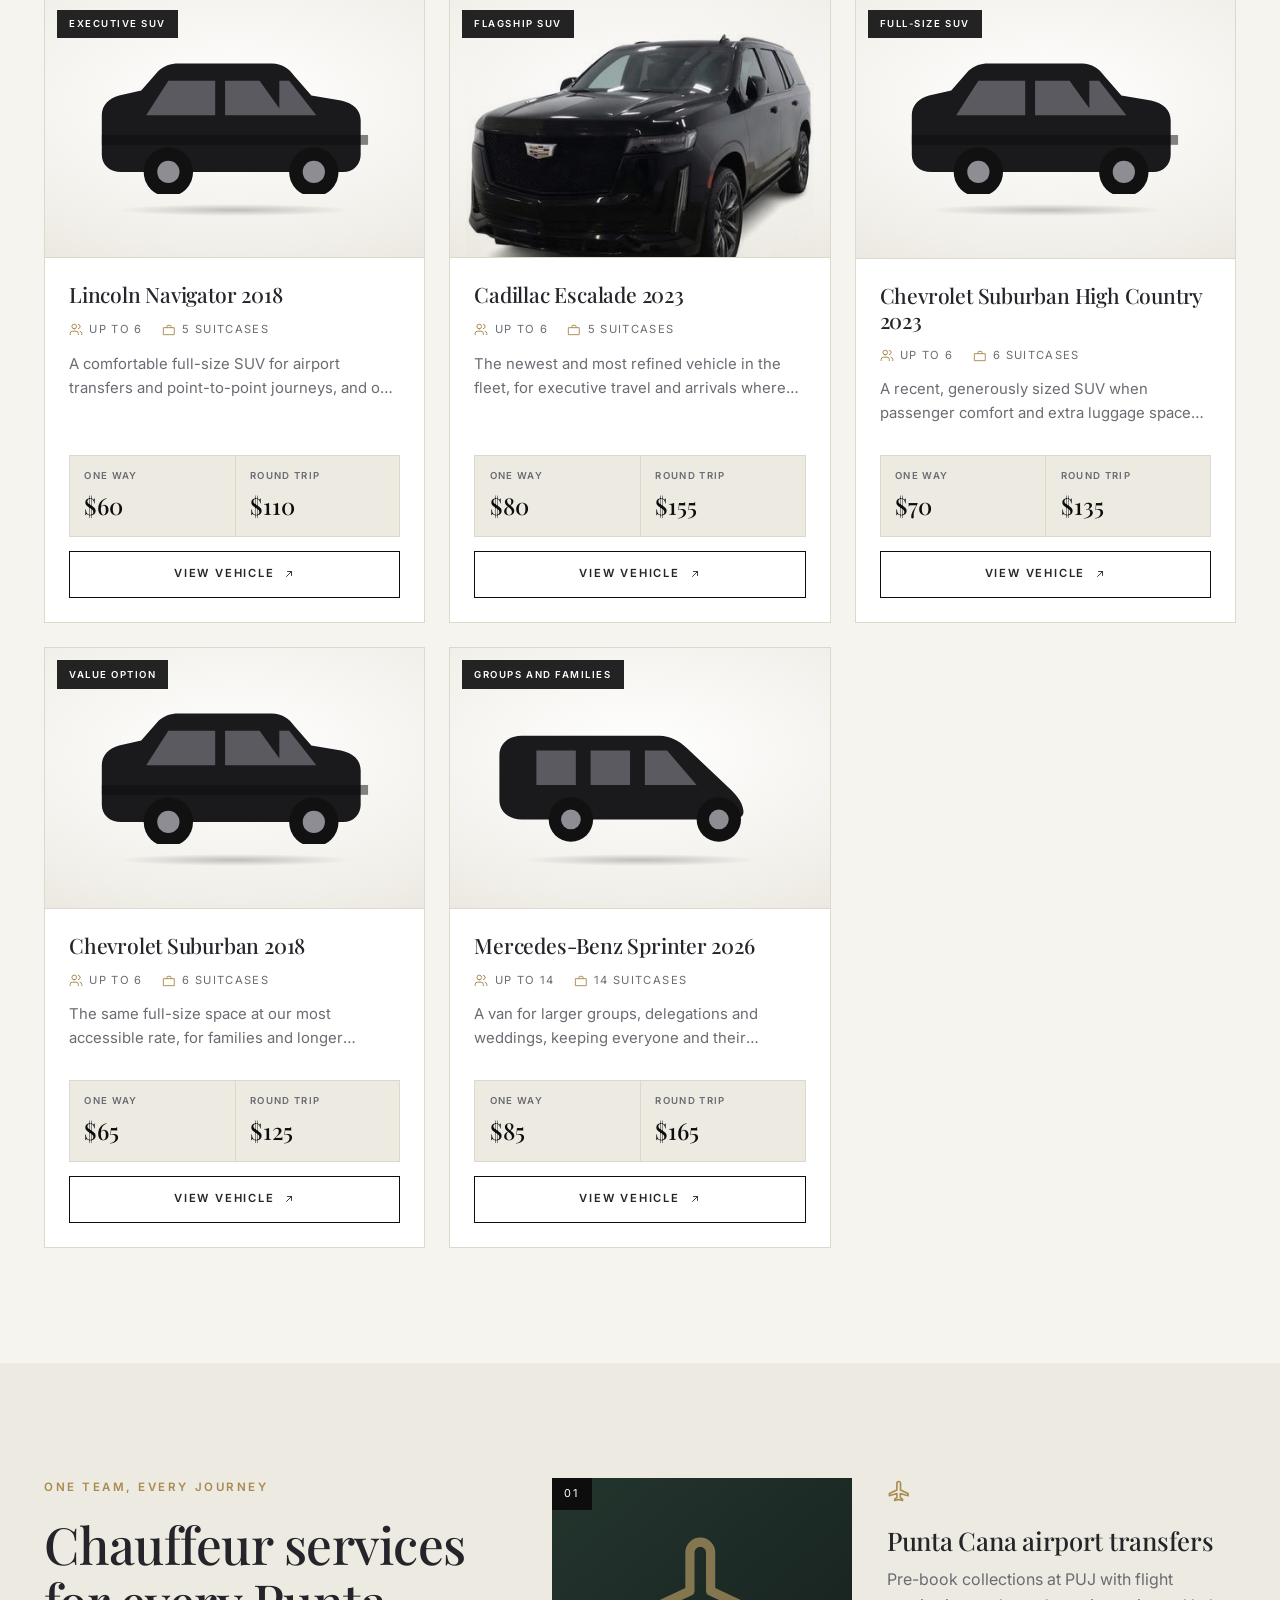
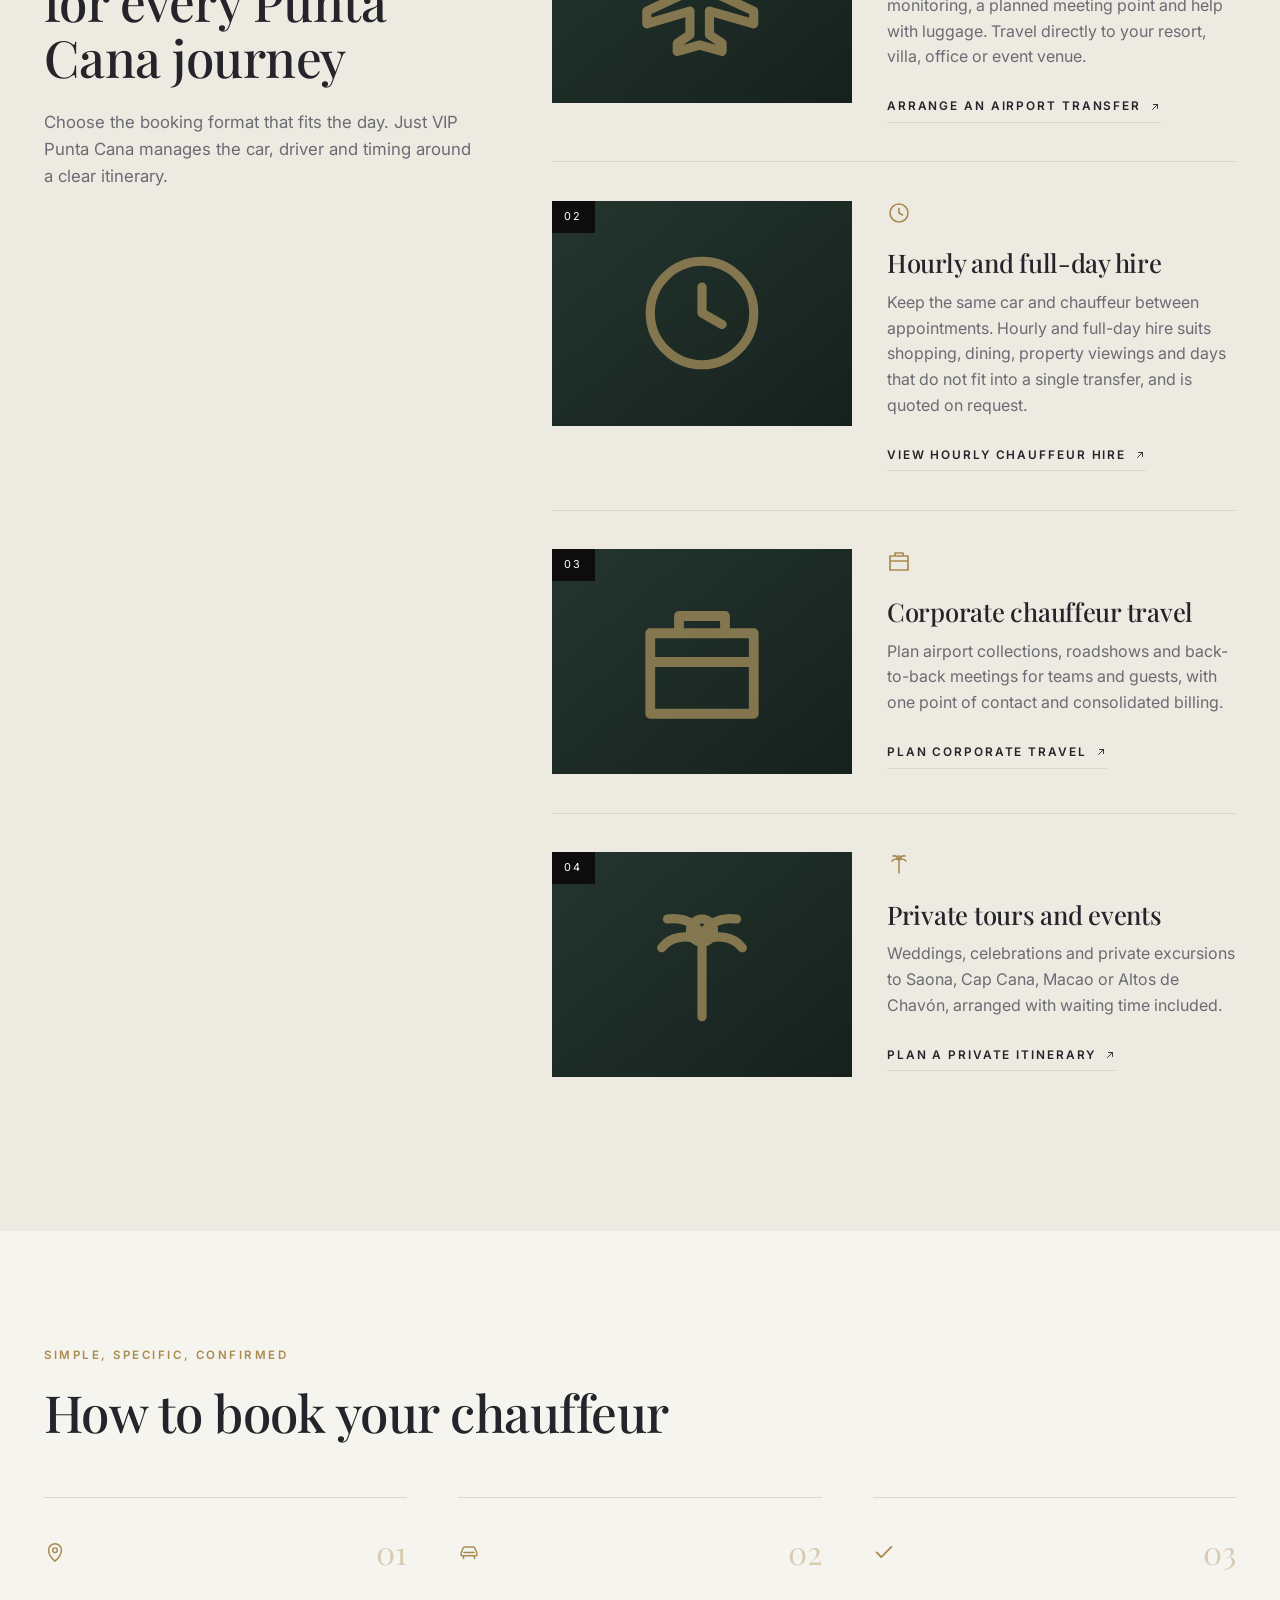
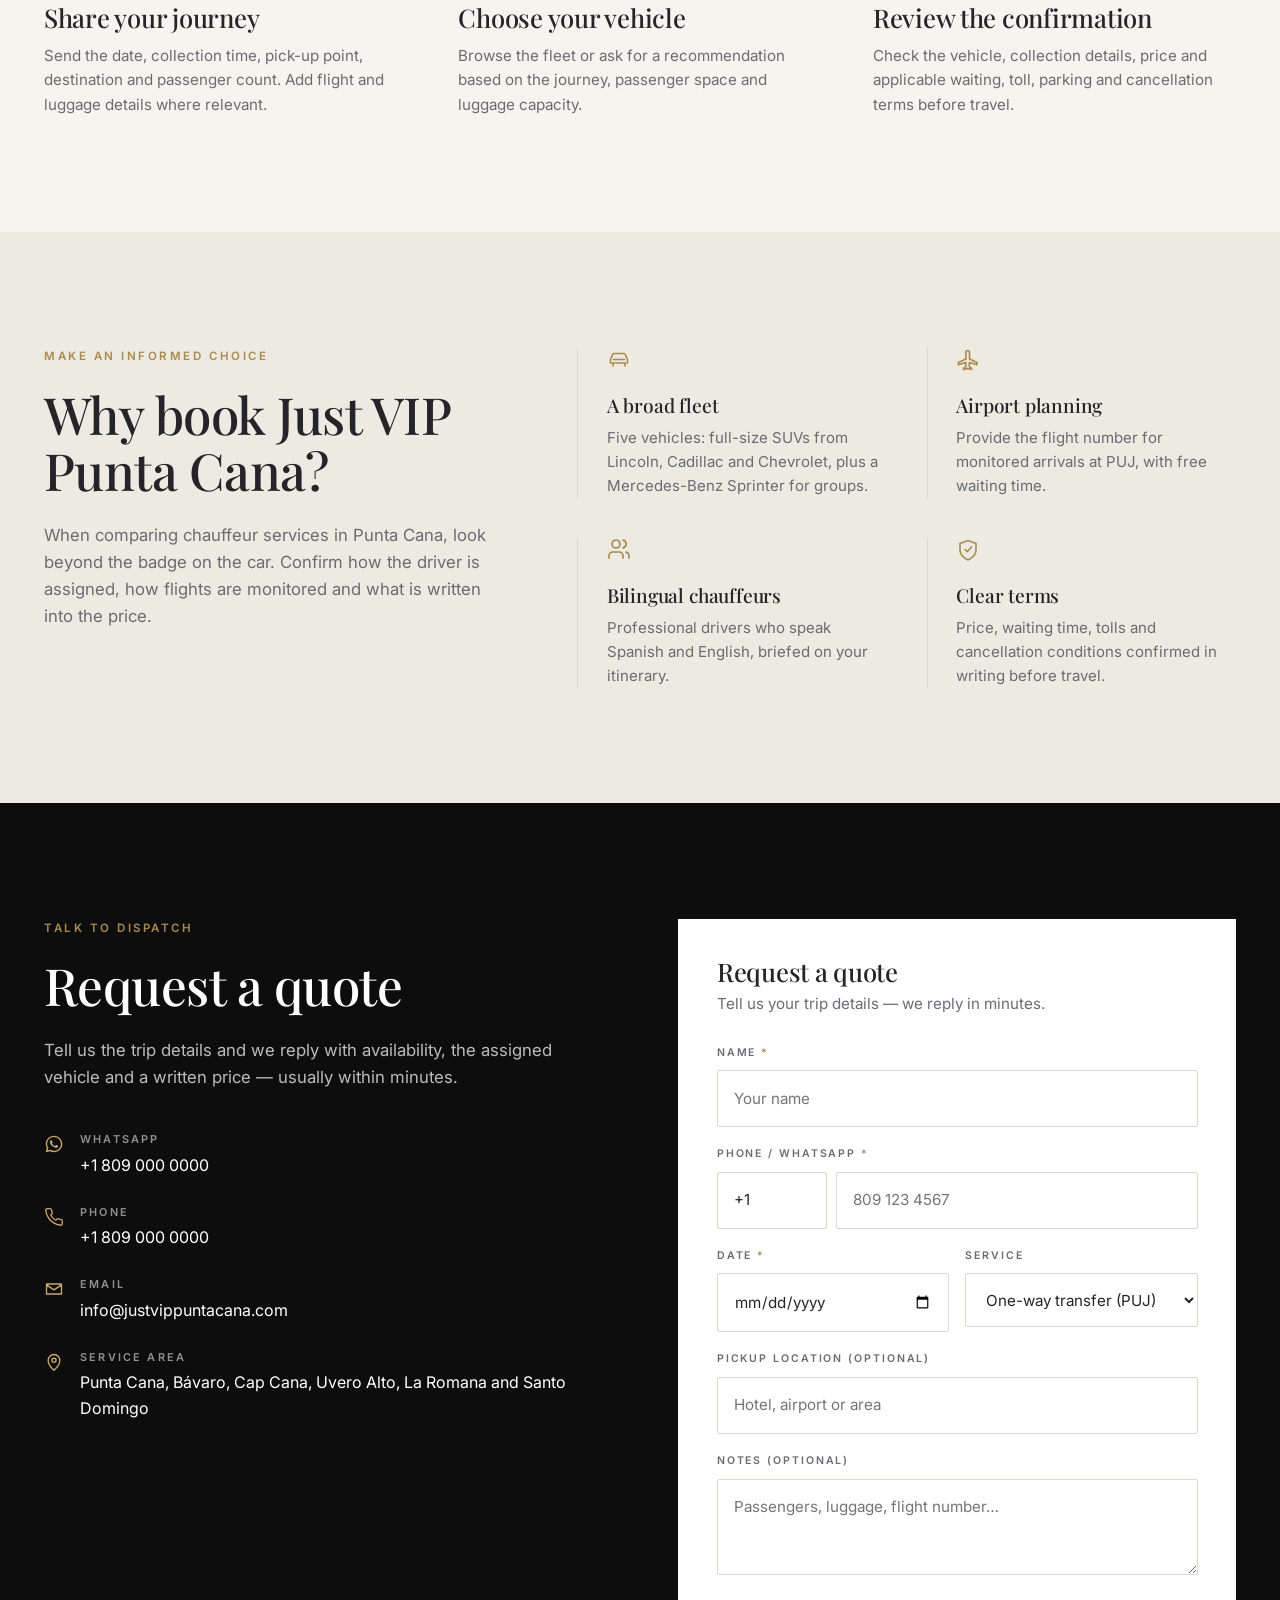
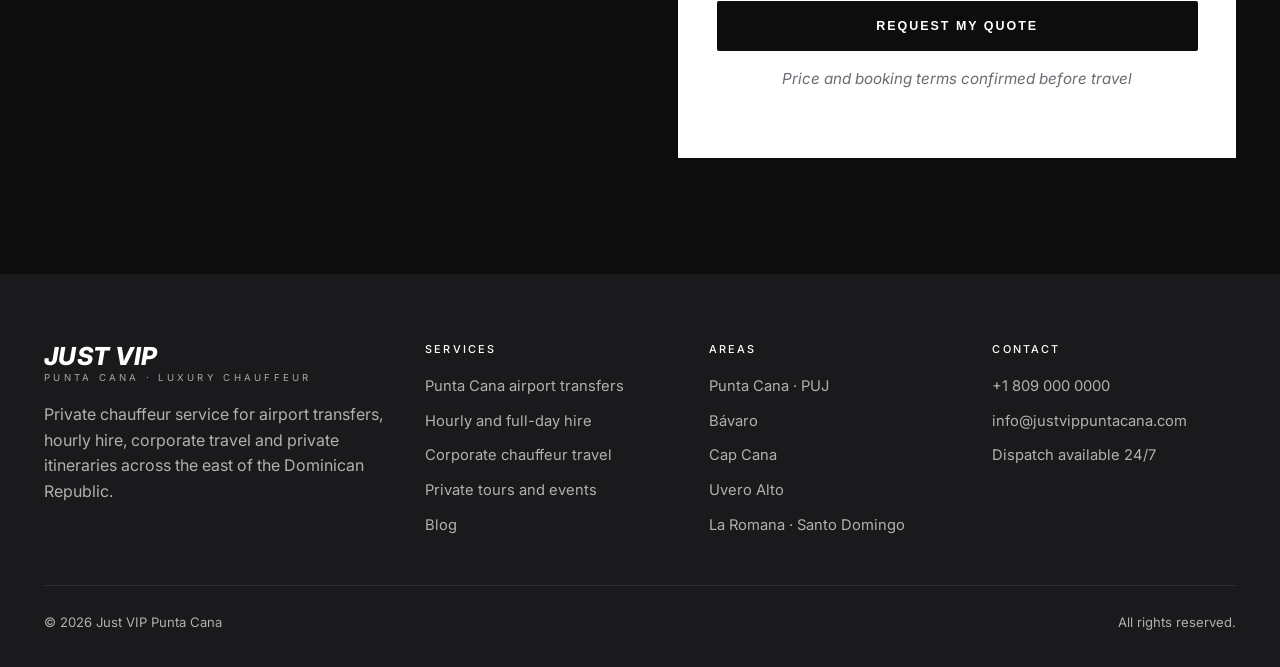
==== commit 5a331bcd: "Blog: group trip logistics article (es + en) Adds a generated bilingual blog (tools/build-blog.py ->" ====
--- a/index.html
+++ b/index.html
@@ -589,6 +589,7 @@
           <li><a href="#services" data-i18n="services.s2.title">Hourly and full-day hire</a></li>
           <li><a href="#services" data-i18n="services.s3.title">Corporate chauffeur travel</a></li>
           <li><a href="#services" data-i18n="services.s4.title">Private tours and events</a></li>
+          <li><a href="blog/" data-href-es="es/blog/" data-i18n="footer.blog">Blog</a></li>
         </ul>
       </div>
       <div>
--- a/assets/css/styles.css
+++ b/assets/css/styles.css
@@ -1043,3 +1043,40 @@
   .trip-bar { padding: 0.9rem 1rem; }
   .trip-edit { margin-left: 0; width: 100%; text-align: center; }
 }
+
+/* ==========================================================================
+   Blog (generated by tools/build-blog.py)
+   ========================================================================== */
+.post { padding-bottom: clamp(56px, 8vw, 110px); }
+.post-wrap { max-width: 800px; }
+.post-head { padding-bottom: 2rem; }
+.post-head h1 { font-size: clamp(2rem, 4.4vw, 3.2rem); }
+.post-head .lede { margin-top: 1.2rem; }
+.post-meta {
+  margin: 1.1rem 0 0;
+  font-size: 0.7rem;
+  letter-spacing: 0.18em;
+  text-transform: uppercase;
+  color: var(--muted);
+}
+.post-figure { margin: 0 0 2.6rem; }
+.post-figure img { width: 100%; height: auto; aspect-ratio: 16 / 9; object-fit: cover; }
+.post-body { font-size: 1.05rem; line-height: 1.75; }
+.post-body > p, .post-body li { color: var(--text); }
+.post-body .post-lede { font-size: 1.18rem; color: var(--text); }
+.post-body h2 { font-size: clamp(1.6rem, 3vw, 2.2rem); margin: 3rem 0 1.1rem; }
+.post-body ul { margin: 0 0 1.2rem; padding-left: 1.2rem; }
+.post-body li { margin-bottom: 0.5rem; }
+.post-body li::marker { color: var(--gold-deep); }
+.post-body p a, .post-body li a { border-bottom: 1px solid var(--gold); color: var(--ink); }
+.post-body p a:hover, .post-body li a:hover { color: var(--gold-deep); }
+.faq { border-top: 1px solid var(--line); }
+.faq-item { border-bottom: 1px solid var(--line); padding: 1.5rem 0; }
+.faq-item h3 { font-size: 1.25rem; margin-bottom: 0.6rem; }
+.faq-item p { color: var(--muted); }
+.post-list { display: grid; gap: 1.5rem; }
+.post-card { background: var(--white); border: 1px solid var(--line); padding: clamp(1.4rem, 3vw, 2.2rem); }
+.post-card .post-meta { margin: 0 0 0.8rem; }
+.post-card h2 { font-size: clamp(1.4rem, 2.6vw, 1.9rem); margin-bottom: 0.8rem; }
+.post-card h2 a:hover { color: var(--gold-deep); }
+.post-card > p:not(.post-meta) { color: var(--muted); margin-bottom: 1.2rem; }
